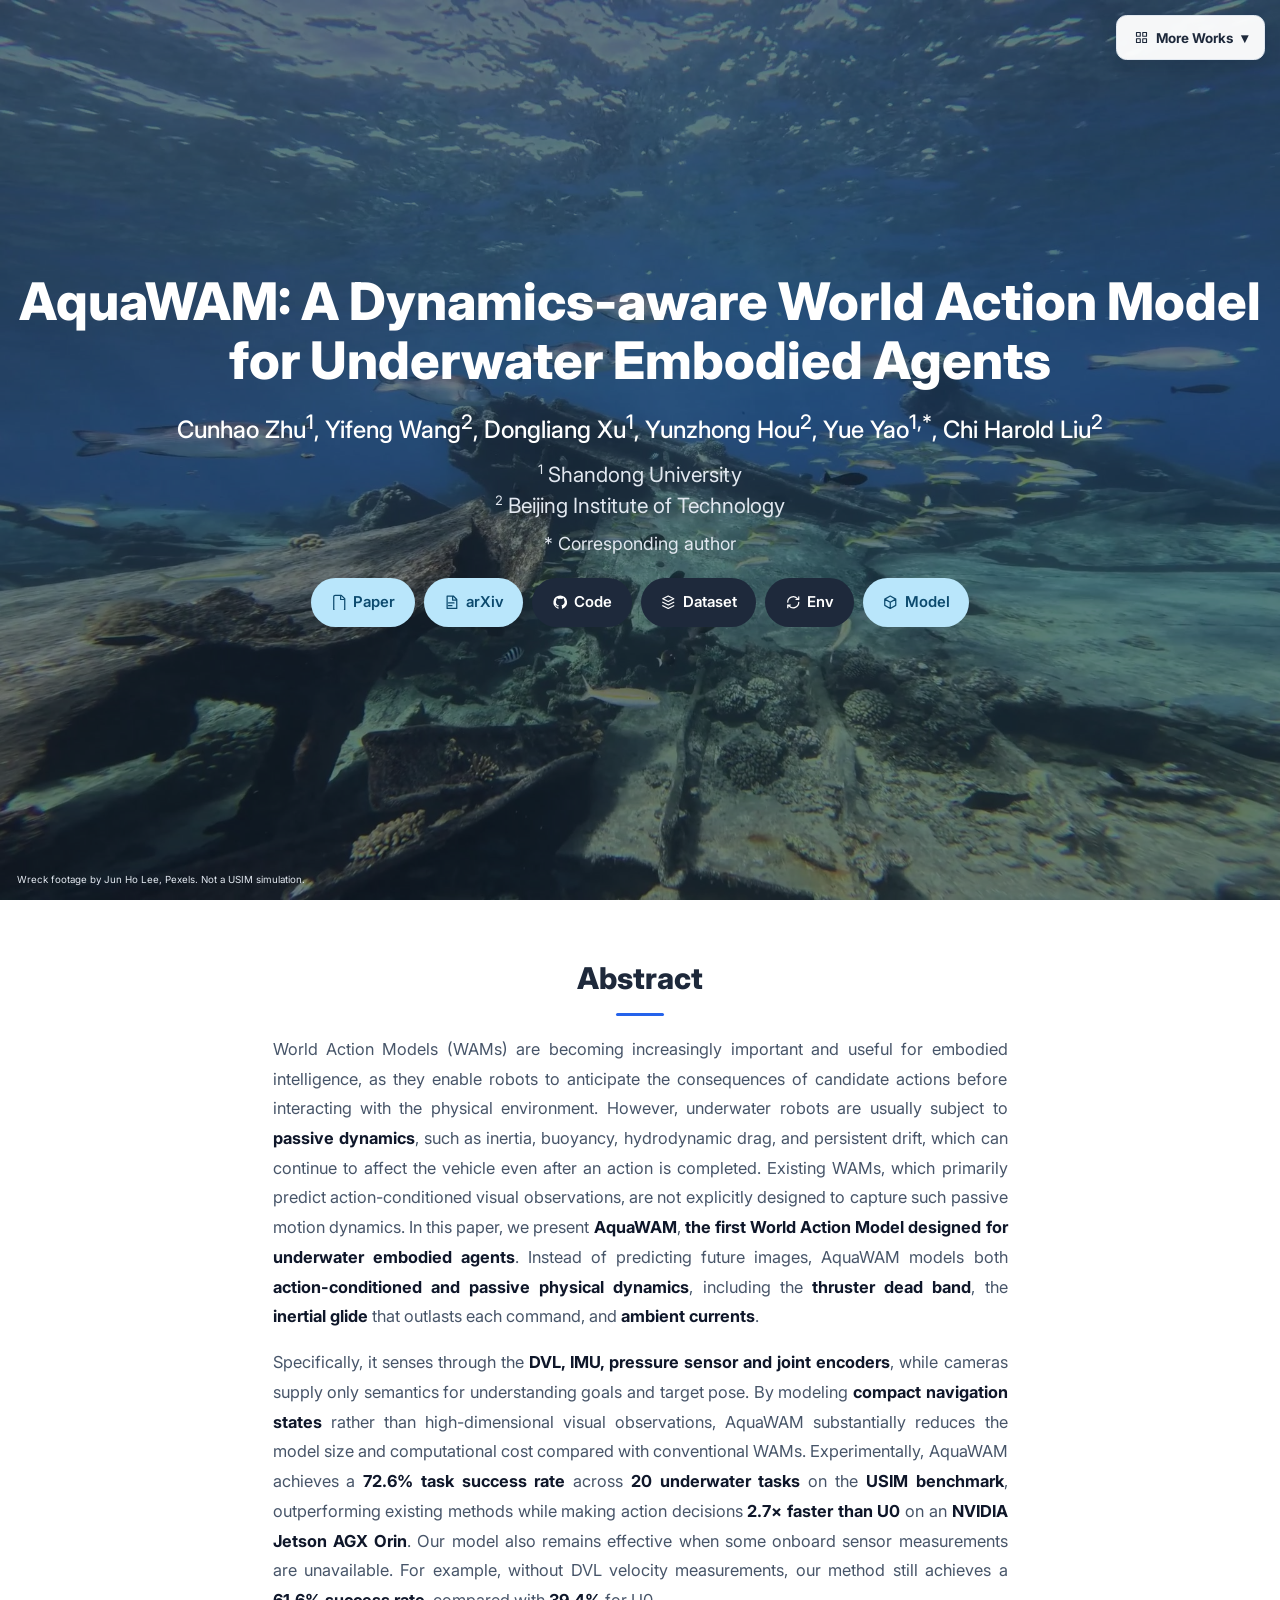
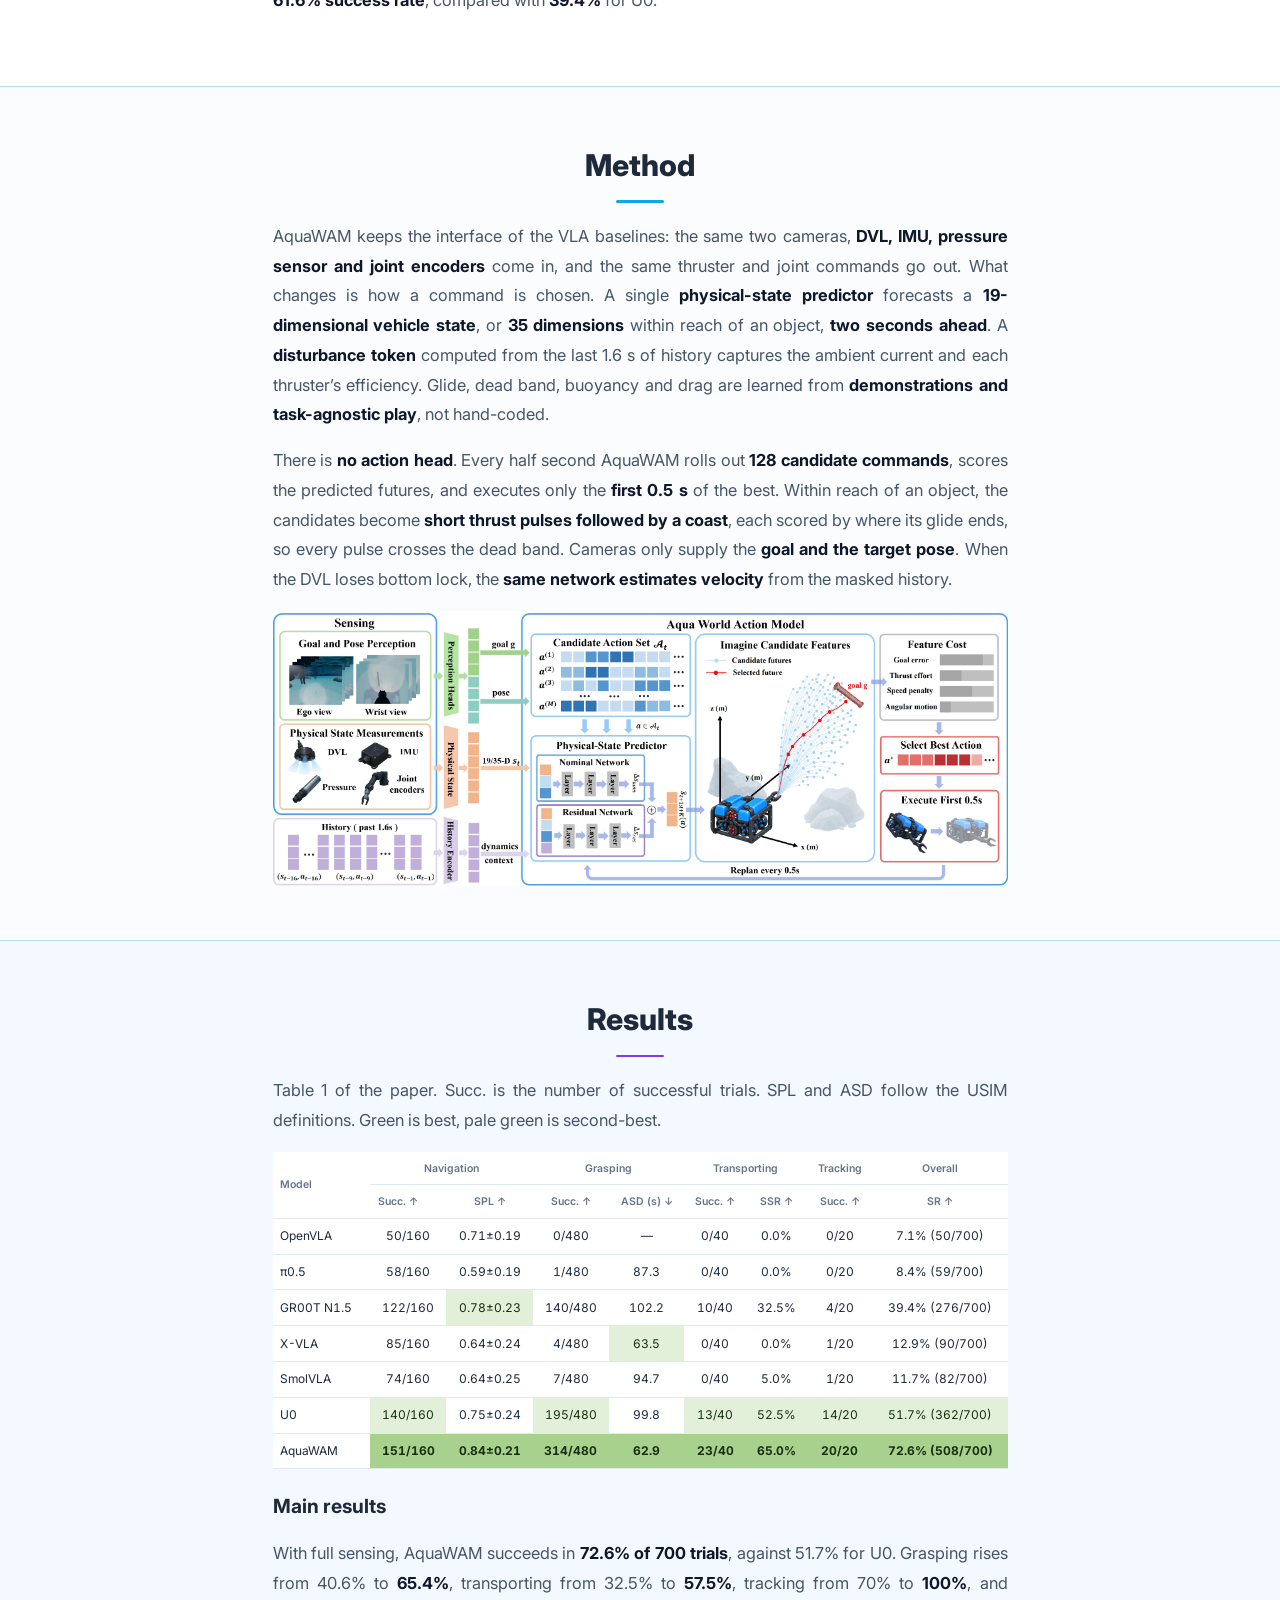
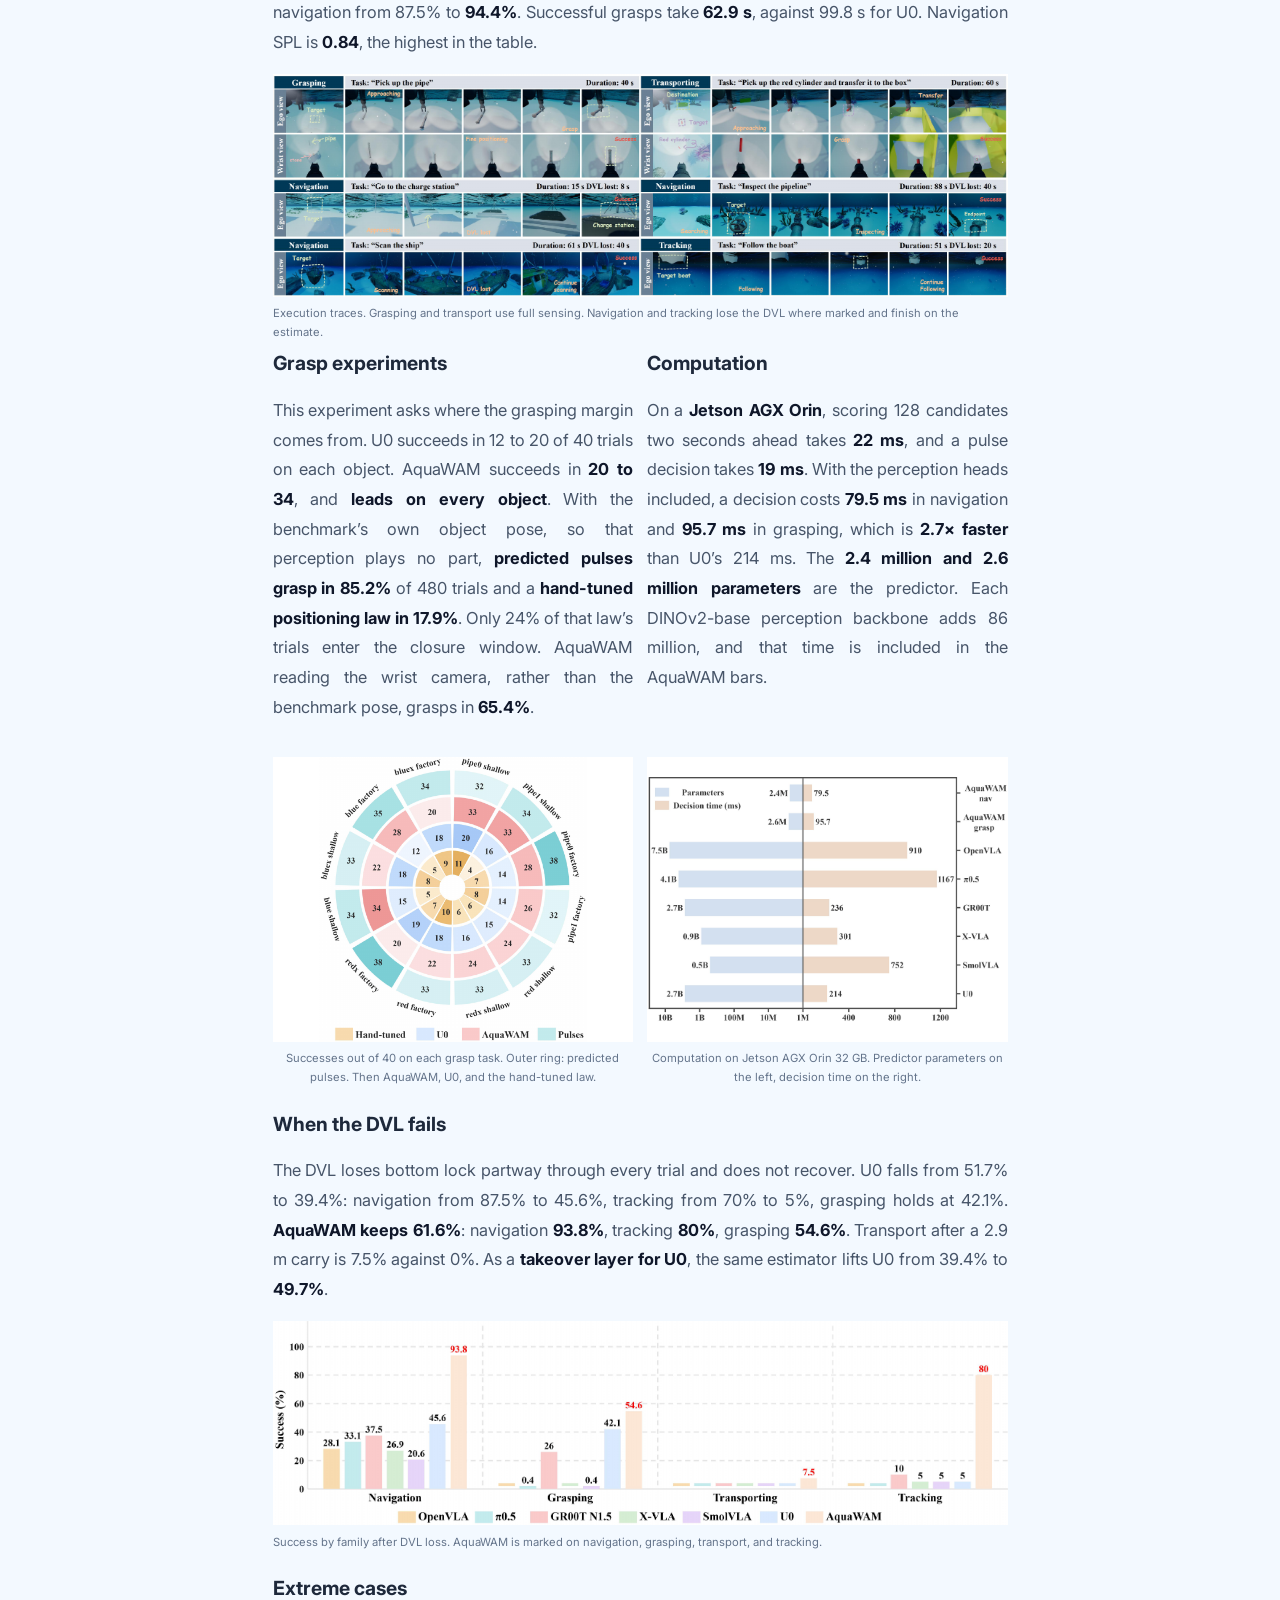
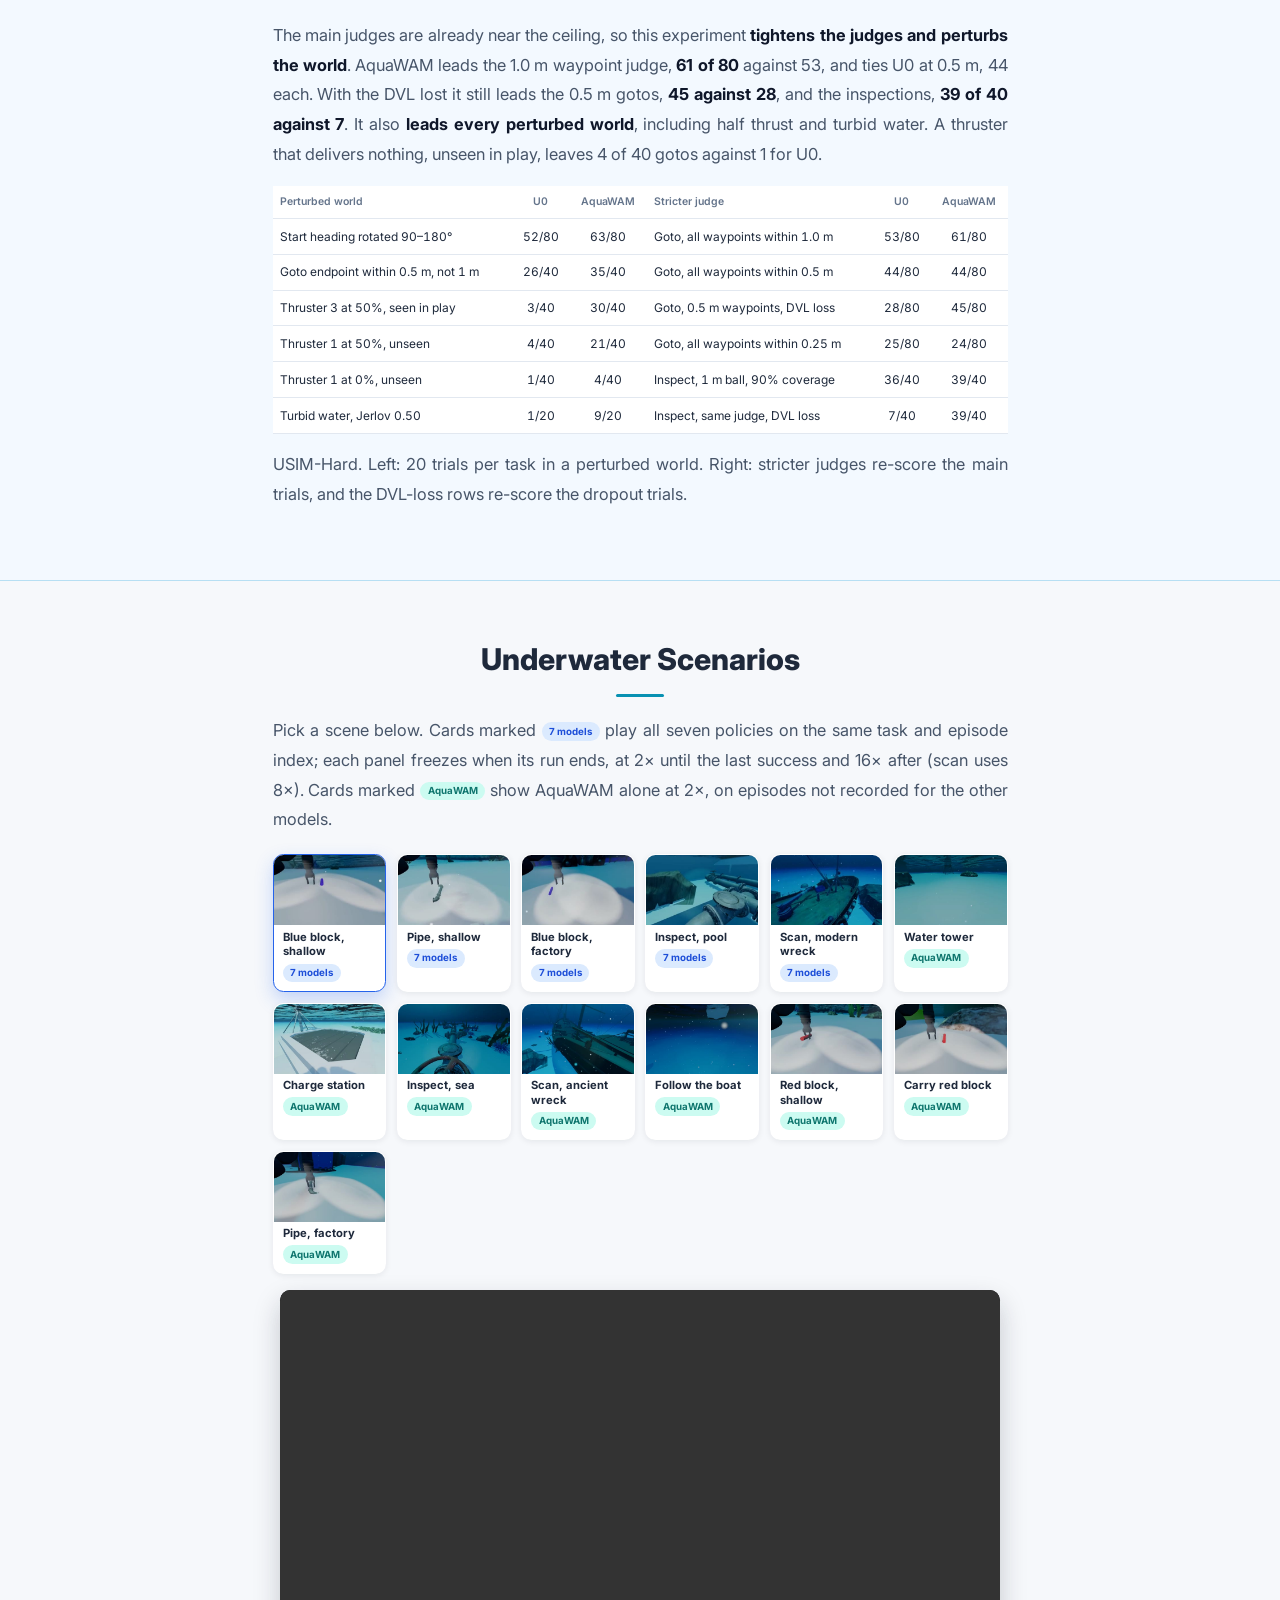
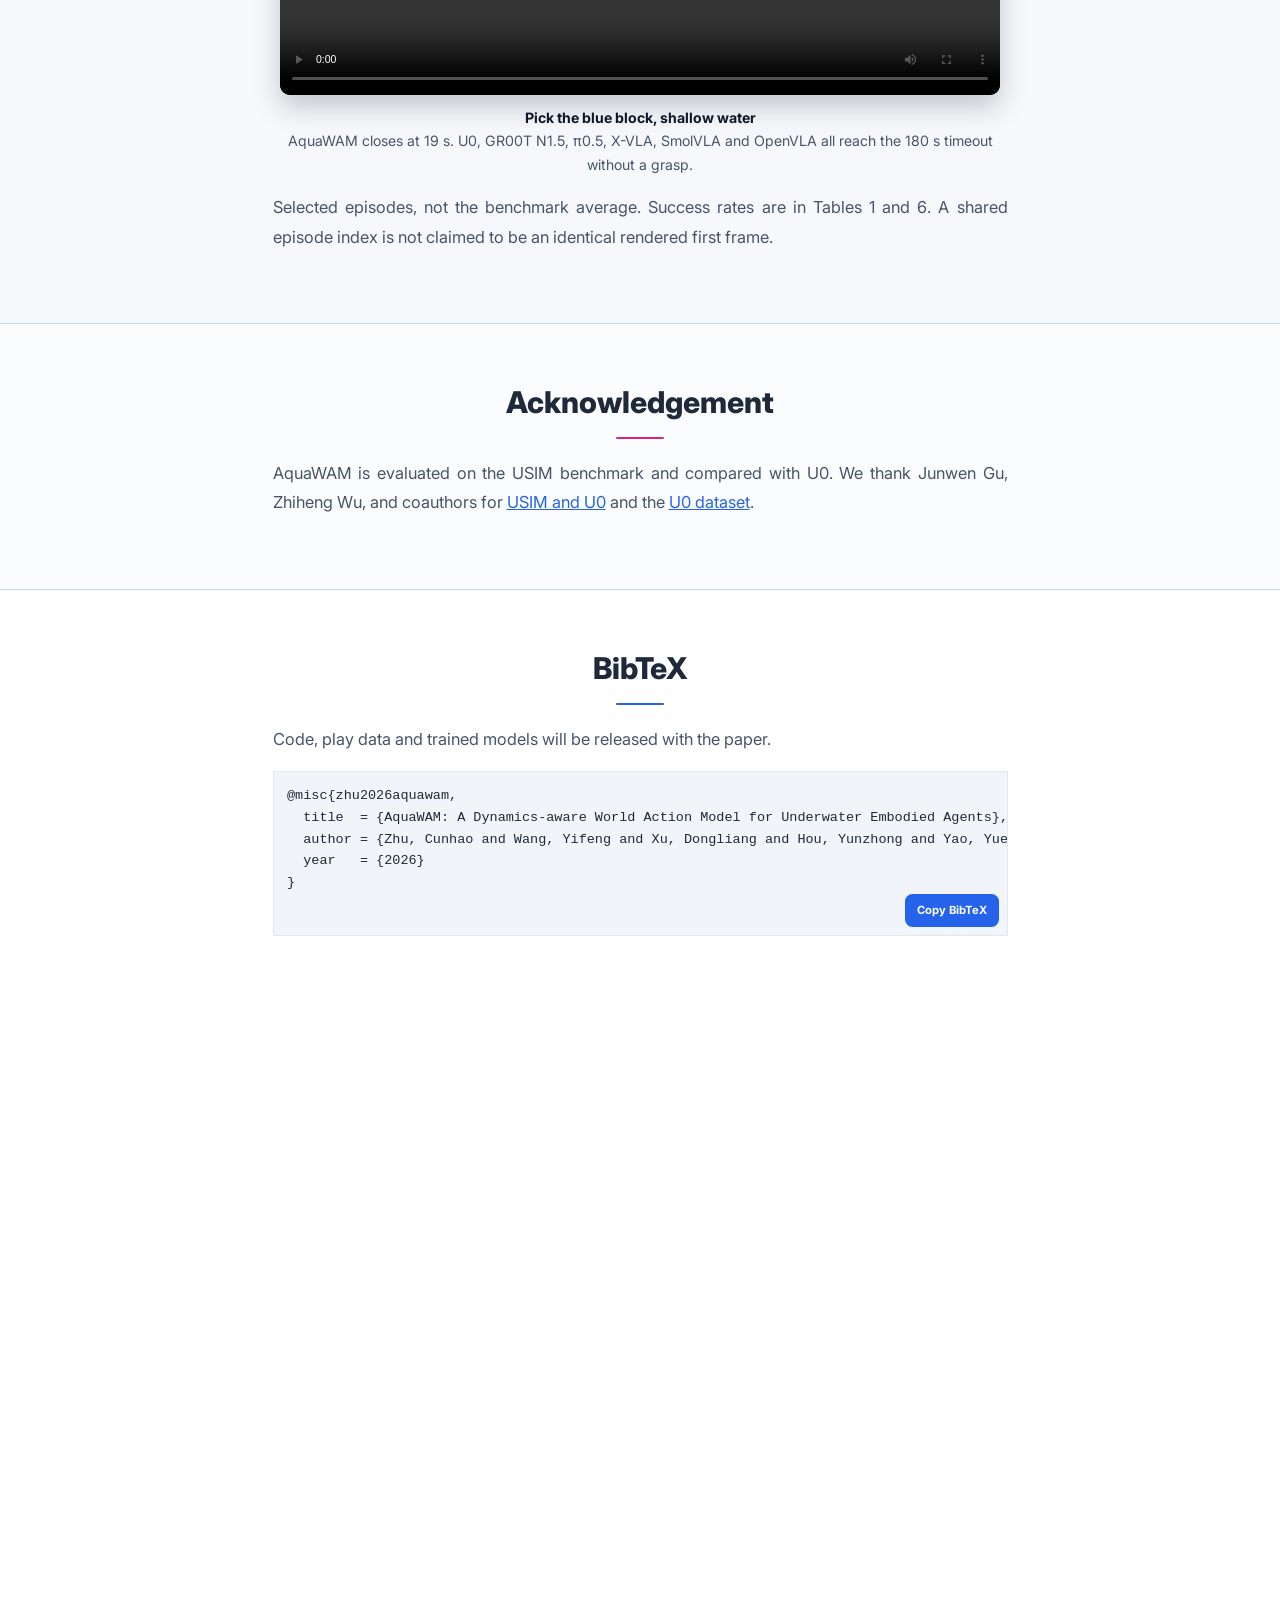
==== index.html @ f42fc8f4 "Add the remade shallow-water carry video." ====
<!DOCTYPE html>
<html lang="en">
<head>
<meta charset="utf-8">
<meta name="viewport" content="width=device-width, initial-scale=1">
<title>AquaWAM: A Dynamics-aware World Action Model for Underwater Embodied Agents</title>
<meta name="description" content="AquaWAM is a dynamics-aware world action model for underwater embodied agents. It predicts the physical future of an underwater vehicle, then chooses the action. 72.6% success on 20 USIM tasks.">
<meta name="robots" content="index, follow">
<link rel="canonical" href="https://cunhaozhu.github.io/AquaWAM/">
<meta property="og:title" content="AquaWAM: A Dynamics-aware World Action Model for Underwater Embodied Agents">
<meta property="og:description" content="AquaWAM predicts the physical future of an underwater vehicle, then chooses the action. 72.6% success on 20 USIM tasks.">
<meta property="og:type" content="website">
<meta property="og:url" content="https://cunhaozhu.github.io/AquaWAM/">
<link rel="preconnect" href="https://fonts.googleapis.com">
<link rel="preconnect" href="https://fonts.gstatic.com" crossorigin>
<link href="https://fonts.googleapis.com/css2?family=Inter:wght@400;500;600;700;800&display=swap" rel="stylesheet">
<link rel="stylesheet" href="styles.css">
</head>
<body>
<div class="ocean" id="ocean" aria-hidden="true"></div>
<div class="rov" id="rov" aria-hidden="true"><img src="media/rov.png" alt=""></div>

<div class="more">
  <button class="more-btn" id="moreBtn" type="button" aria-expanded="false">
    <svg viewBox="0 0 24 24" aria-hidden="true"><path d="M4 4h6v6H4zM14 4h6v6h-6zM4 14h6v6H4zM14 14h6v6h-6z"/></svg>
    More Works
    <span class="caret">▾</span>
  </button>
  <div class="more-menu" id="moreMenu">
    <p class="more-head">More from our group</p>
    <a href="https://github.com/cunhaozhu/DY-LUT">
      <b>DY-LUT</b>
      <span>Depth-Aware YCbCr Lookup Tables for Real-Time Underwater Image Enhancement</span>
      <em>GitHub →</em>
    </a>
    <a href="https://github.com/cunhaozhu/PIC-UIE">
      <b>PIC-UIE</b>
      <span>Predicting Image-Adaptive Corrections for Lightweight Underwater Image Enhancement</span>
      <em>GitHub →</em>
    </a>
  </div>
</div>
<button class="to-top" id="toTop" type="button" aria-label="Back to top">
  <svg viewBox="0 0 24 24" aria-hidden="true"><path d="M6 15l6-6 6 6"/></svg>
</button>

<main id="top">
  <section class="hero">
    <video class="hero-video" autoplay muted loop playsinline poster="media/hero.jpg">
      <source src="media/hero.mp4" type="video/mp4">
    </video>
    <div class="hero-shade"></div>
    <div class="hero-copy">
      <h1><span>AquaWAM: A Dynamics-aware World Action Model</span><span>for Underwater Embodied Agents</span></h1>
      <p class="authors">Cunhao Zhu<sup>1</sup>, Yifeng Wang<sup>2</sup>, Dongliang Xu<sup>1</sup>, Yunzhong Hou<sup>2</sup>, Yue Yao<sup>1,*</sup>, Chi Harold Liu<sup>2</sup></p>
      <p class="affils"><sup>1</sup> Shandong University<br><sup>2</sup> Beijing Institute of Technology</p>
      <p class="star">* Corresponding author</p>
      <div class="pills">
        <span class="pill soon" aria-disabled="true"><svg viewBox="0 0 24 24" aria-hidden="true"><path d="M6 2h9l5 5v15a2 2 0 0 1-2 2H6a2 2 0 0 1-2-2V4a2 2 0 0 1 2-2zm8 1.5V8h4.5"/></svg>Paper</span>
        <!-- 有 arXiv 编号后把 span 换成 a，并加上 href -->
        <span class="pill soon" aria-disabled="true"><svg viewBox="0 0 24 24" aria-hidden="true"><path d="M6 3h9l5 5v13H6V3zM14 3v6h6M8 13h8M8 17h5"/></svg>arXiv</span>
        <a class="pill" href="https://github.com/cunhaozhu/AquaWAM"><svg class="fill" viewBox="0 0 24 24" aria-hidden="true"><path d="M12 2a10 10 0 0 0-3.16 19.49c.5.09.68-.22.68-.48v-1.7c-2.78.6-3.37-1.34-3.37-1.34-.45-1.16-1.1-1.47-1.1-1.47-.9-.62.07-.6.07-.6 1 .07 1.53 1.03 1.53 1.03.89 1.52 2.34 1.08 2.91.83.09-.65.35-1.08.63-1.33-2.22-.25-4.55-1.11-4.55-4.94 0-1.09.39-1.98 1.03-2.68-.1-.25-.45-1.27.1-2.64 0 0 .84-.27 2.75 1.02A9.56 9.56 0 0 1 12 6.8c.85 0 1.7.11 2.5.34 1.9-1.29 2.74-1.02 2.74-1.02.55 1.37.2 2.39.1 2.64.64.7 1.03 1.59 1.03 2.68 0 3.84-2.34 4.68-4.57 4.93.36.31.68.92.68 1.86v2.76c0 .26.18.58.69.48A10 10 0 0 0 12 2z"/></svg>Code</a>
        <a class="pill" href="https://huggingface.co/datasets/Vincent2025hello/usim"><svg viewBox="0 0 24 24" aria-hidden="true"><path d="M4 7l8-4 8 4-8 4-8-4zm0 5l8 4 8-4M4 17l8 4 8-4"/></svg>Dataset</a>
        <a class="pill" href="https://github.com/VincentGu2000/u0env"><svg viewBox="0 0 24 24" aria-hidden="true"><path d="M4 12a8 8 0 0 1 13.7-5.6L20 8M20 4v4h-4M20 12a8 8 0 0 1-13.7 5.6L4 16M4 20v-4h4"/></svg>Env</a>
        <span class="pill soon" aria-disabled="true"><svg viewBox="0 0 24 24" aria-hidden="true"><path d="M12 3l8 4.5v9L12 21l-8-4.5v-9L12 3zM12 12l8-4.5M12 12v9M12 12L4 7.5"/></svg>Model</span>
      </div>
    </div>
    <p class="hero-note">Wreck footage by Jun Ho Lee, Pexels. Not a USIM simulation.</p>
  </section>

  <section id="abstract" class="band c1">
    <aside class="notice" aria-label="Open Source">
      <p class="notice-title">Open Source</p>
      <div class="notice-body"></div>
    </aside>
    <div class="wrap">
      <h2>Abstract</h2>
      <p>World Action Models (WAMs) are becoming increasingly important and useful for embodied intelligence, as they enable robots to anticipate the consequences of candidate actions before interacting with the physical environment. However, underwater robots are usually subject to <strong>passive dynamics</strong>, such as inertia, buoyancy, hydrodynamic drag, and persistent drift, which can continue to affect the vehicle even after an action is completed. Existing WAMs, which primarily predict action-conditioned visual observations, are not explicitly designed to capture such passive motion dynamics. In this paper, we present <strong>AquaWAM</strong>, <strong>the first World Action Model designed for underwater embodied agents</strong>. Instead of predicting future images, AquaWAM models both <strong>action-conditioned and passive physical dynamics</strong>, including the <strong>thruster dead band</strong>, the <strong>inertial glide</strong> that outlasts each command, and <strong>ambient currents</strong>.</p>
      <p>Specifically, it senses through the <strong>DVL, IMU, pressure sensor and joint encoders</strong>, while cameras supply only semantics for understanding goals and target pose. By modeling <strong>compact navigation states</strong> rather than high-dimensional visual observations, AquaWAM substantially reduces the model size and computational cost compared with conventional WAMs. Experimentally, AquaWAM achieves a <strong>72.6% task success rate</strong> across <strong>20 underwater tasks</strong> on the <strong>USIM benchmark</strong>, outperforming existing methods while making action decisions <strong>2.7× faster than U0</strong> on an <strong>NVIDIA Jetson AGX Orin</strong>. Our model also remains effective when some onboard sensor measurements are unavailable. For example, without DVL velocity measurements, our method still achieves a <strong>61.6% success rate</strong>, compared with <strong>39.4%</strong> for U0.</p>
    </div>
  </section>

  <section id="method" class="band c2">
    <div class="wrap">
      <h2>Method</h2>
      <p>AquaWAM keeps the interface of the VLA baselines: the same two cameras, <strong>DVL, IMU, pressure sensor and joint encoders</strong> come in, and the same thruster and joint commands go out. What changes is how a command is chosen. A single <strong>physical-state predictor</strong> forecasts a <strong>19-dimensional vehicle state</strong>, or <strong>35 dimensions</strong> within reach of an object, <strong>two seconds ahead</strong>. A <strong>disturbance token</strong> computed from the last 1.6 s of history captures the ambient current and each thruster’s efficiency. Glide, dead band, buoyancy and drag are learned from <strong>demonstrations and task-agnostic play</strong>, not hand-coded.</p>
      <p>There is <strong>no action head</strong>. Every half second AquaWAM rolls out <strong>128 candidate commands</strong>, scores the predicted futures, and executes only the <strong>first 0.5 s</strong> of the best. Within reach of an object, the candidates become <strong>short thrust pulses followed by a coast</strong>, each scored by where its glide ends, so every pulse crosses the dead band. Cameras only supply the <strong>goal and the target pose</strong>. When the DVL loses bottom lock, the <strong>same network estimates velocity</strong> from the masked history.</p>
      <figure class="plate">
        <img src="media/fig-method.png" alt="AquaWAM overview: perception, physical state, candidate futures, and the chosen command.">
      </figure>
    </div>
  </section>

  <section id="results" class="band c3">
    <div class="wrap">
      <h2>Results</h2>
      <p>Table 1 of the paper. Succ. is the number of successful trials. SPL and ASD follow the USIM definitions. Green is best, pale green is second-best.</p>
      <div class="table-wrap">
        <table class="main">
          <thead>
            <tr>
              <th rowspan="2">Model</th>
              <th colspan="2">Navigation</th>
              <th colspan="2">Grasping</th>
              <th colspan="2">Transporting</th>
              <th>Tracking</th>
              <th>Overall</th>
            </tr>
            <tr>
              <th>Succ. ↑</th><th>SPL ↑</th>
              <th>Succ. ↑</th><th>ASD (s) ↓</th>
              <th>Succ. ↑</th><th>SSR ↑</th>
              <th>Succ. ↑</th>
              <th>SR ↑</th>
            </tr>
          </thead>
          <tbody>
            <tr>
              <td>OpenVLA</td>
              <td>50/160</td><td>0.71±0.19</td>
              <td>0/480</td><td>—</td>
              <td>0/40</td><td>0.0%</td>
              <td>0/20</td>
              <td>7.1% (50/700)</td>
            </tr>
            <tr>
              <td>π0.5</td>
              <td>58/160</td><td>0.59±0.19</td>
              <td>1/480</td><td>87.3</td>
              <td>0/40</td><td>0.0%</td>
              <td>0/20</td>
              <td>8.4% (59/700)</td>
            </tr>
            <tr>
              <td>GR00T N1.5</td>
              <td>122/160</td><td class="second">0.78±0.23</td>
              <td>140/480</td><td>102.2</td>
              <td>10/40</td><td>32.5%</td>
              <td>4/20</td>
              <td>39.4% (276/700)</td>
            </tr>
            <tr>
              <td>X-VLA</td>
              <td>85/160</td><td>0.64±0.24</td>
              <td>4/480</td><td class="second">63.5</td>
              <td>0/40</td><td>0.0%</td>
              <td>1/20</td>
              <td>12.9% (90/700)</td>
            </tr>
            <tr>
              <td>SmolVLA</td>
              <td>74/160</td><td>0.64±0.25</td>
              <td>7/480</td><td>94.7</td>
              <td>0/40</td><td>5.0%</td>
              <td>1/20</td>
              <td>11.7% (82/700)</td>
            </tr>
            <tr>
              <td>U0</td>
              <td class="second">140/160</td><td>0.75±0.24</td>
              <td class="second">195/480</td><td>99.8</td>
              <td class="second">13/40</td><td class="second">52.5%</td>
              <td class="second">14/20</td>
              <td class="second">51.7% (362/700)</td>
            </tr>
            <tr>
              <td>AquaWAM</td>
              <td class="best">151/160</td><td class="best">0.84±0.21</td>
              <td class="best">314/480</td><td class="best">62.9</td>
              <td class="best">23/40</td><td class="best">65.0%</td>
              <td class="best">20/20</td>
              <td class="best">72.6% (508/700)</td>
            </tr>
          </tbody>
        </table>
      </div>
      <h3>Main results</h3>
      <p>With full sensing, AquaWAM succeeds in <strong>72.6% of 700 trials</strong>, against 51.7% for U0. Grasping rises from 40.6% to <strong>65.4%</strong>, transporting from 32.5% to <strong>57.5%</strong>, tracking from 70% to <strong>100%</strong>, and navigation from 87.5% to <strong>94.4%</strong>. Successful grasps take <strong>62.9 s</strong>, against 99.8 s for U0. Navigation SPL is <strong>0.84</strong>, the highest in the table.</p>
      <figure class="plate">
        <img src="media/fig-traces.png" alt="Execution traces for grasping, transport, navigation, and tracking.">
        <figcaption>Execution traces. Grasping and transport use full sensing. Navigation and tracking lose the DVL where marked and finish on the estimate.</figcaption>
      </figure>
      <div class="pair">
        <div>
          <h3>Grasp experiments</h3>
          <p>This experiment asks where the grasping margin comes from. U0 succeeds in 12 to 20 of 40 trials on each object. AquaWAM succeeds in <strong>20 to 34</strong>, and <strong>leads on every object</strong>. With the benchmark’s own object pose, so that perception plays no part, <strong>predicted pulses grasp in 85.2%</strong> of 480 trials and a <strong>hand-tuned positioning law in 17.9%</strong>. Only 24% of that law’s trials enter the closure window. AquaWAM reading the wrist camera, rather than the benchmark pose, grasps in <strong>65.4%</strong>.</p>
        </div>
        <div>
          <h3>Computation</h3>
          <p>On a <strong>Jetson AGX Orin</strong>, scoring 128 candidates two seconds ahead takes <strong>22 ms</strong>, and a pulse decision takes <strong>19 ms</strong>. With the perception heads included, a decision costs <strong>79.5 ms</strong> in navigation and <strong>95.7 ms</strong> in grasping, which is <strong>2.7× faster</strong> than U0’s 214 ms. The <strong>2.4 million and 2.6 million parameters</strong> are the predictor. Each DINOv2-base perception backbone adds 86 million, and that time is included in the AquaWAM bars.</p>
        </div>
        <figure class="plate match">
          <img src="media/fig-grasp.png" alt="Successes out of 40 on each grasp task, for the hand-tuned law, U0, AquaWAM, and predicted pulses.">
          <figcaption>Successes out of 40 on each grasp task. Outer ring: predicted pulses. Then AquaWAM, U0, and the hand-tuned law.</figcaption>
        </figure>
        <figure class="plate match">
          <img src="media/fig-cost.png" alt="Parameter count and decision time on Jetson AGX Orin.">
          <figcaption>Computation on Jetson AGX Orin 32 GB. Predictor parameters on the left, decision time on the right.</figcaption>
        </figure>
      </div>
      <h3>When the DVL fails</h3>
      <p>The DVL loses bottom lock partway through every trial and does not recover. U0 falls from 51.7% to 39.4%: navigation from 87.5% to 45.6%, tracking from 70% to 5%, grasping holds at 42.1%. <strong>AquaWAM keeps 61.6%</strong>: navigation <strong>93.8%</strong>, tracking <strong>80%</strong>, grasping <strong>54.6%</strong>. Transport after a 2.9 m carry is 7.5% against 0%. As a <strong>takeover layer for U0</strong>, the same estimator lifts U0 from 39.4% to <strong>49.7%</strong>.</p>
      <figure class="plate">
        <img src="media/fig-dvl.png" alt="Success by task family after DVL loss.">
        <figcaption>Success by family after DVL loss. AquaWAM is marked on navigation, grasping, transport, and tracking.</figcaption>
      </figure>
      <h3>Extreme cases</h3>
      <p>The main judges are already near the ceiling, so this experiment <strong>tightens the judges and perturbs the world</strong>. AquaWAM leads the 1.0 m waypoint judge, <strong>61 of 80</strong> against 53, and ties U0 at 0.5 m, 44 each. With the DVL lost it still leads the 0.5 m gotos, <strong>45 against 28</strong>, and the inspections, <strong>39 of 40 against 7</strong>. It also <strong>leads every perturbed world</strong>, including half thrust and turbid water. A thruster that delivers nothing, unseen in play, leaves 4 of 40 gotos against 1 for U0.</p>
      <div class="table-wrap">
        <table class="main hard">
          <thead>
            <tr>
              <th>Perturbed world</th><th>U0</th><th>AquaWAM</th>
              <th>Stricter judge</th><th>U0</th><th>AquaWAM</th>
            </tr>
          </thead>
          <tbody>
            <tr><td>Start heading rotated 90–180°</td><td>52/80</td><td>63/80</td><td>Goto, all waypoints within 1.0 m</td><td>53/80</td><td>61/80</td></tr>
            <tr><td>Goto endpoint within 0.5 m, not 1 m</td><td>26/40</td><td>35/40</td><td>Goto, all waypoints within 0.5 m</td><td>44/80</td><td>44/80</td></tr>
            <tr><td>Thruster 3 at 50%, seen in play</td><td>3/40</td><td>30/40</td><td>Goto, 0.5 m waypoints, DVL loss</td><td>28/80</td><td>45/80</td></tr>
            <tr><td>Thruster 1 at 50%, unseen</td><td>4/40</td><td>21/40</td><td>Goto, all waypoints within 0.25 m</td><td>25/80</td><td>24/80</td></tr>
            <tr><td>Thruster 1 at 0%, unseen</td><td>1/40</td><td>4/40</td><td>Inspect, 1 m ball, 90% coverage</td><td>36/40</td><td>39/40</td></tr>
            <tr><td>Turbid water, Jerlov 0.50</td><td>1/20</td><td>9/20</td><td>Inspect, same judge, DVL loss</td><td>7/40</td><td>39/40</td></tr>
          </tbody>
        </table>
      </div>
      <p class="fine">USIM-Hard. Left: 20 trials per task in a perturbed world. Right: stricter judges re-score the main trials, and the DVL-loss rows re-score the dropout trials.</p>
    </div>
  </section>

  <section id="scenarios" class="band c4">
    <div class="wrap">
      <h2>Underwater Scenarios</h2>
      <p>Pick a scene below. Cards marked <span class="tag t7">7 models</span> play all seven policies on the same task and episode index; each panel freezes when its run ends, at 2× until the last success and 16× after (scan uses 8×). Cards marked <span class="tag t1">AquaWAM</span> show AquaWAM alone at 2×, on episodes not recorded for the other models.</p>
      <div class="cards" role="tablist">
        <button class="tab on" data-src="media/cmp-blue-shallow.mp4" data-ratio="16 / 9" data-max="960" data-title="Pick the blue block, shallow water" data-note="AquaWAM closes at 19 s. U0, GR00T N1.5, π0.5, X-VLA, SmolVLA and OpenVLA all reach the 180 s timeout without a grasp."><img src="media/thumb-blue-shallow.jpg" alt=""><b>Blue block, shallow</b><span class="tag t7">7 models</span></button>
        <button class="tab" data-src="media/cmp-pipe.mp4" data-ratio="16 / 9" data-max="960" data-title="Pick a pipe, shallow water" data-note="AquaWAM finishes in 17 s. The other six models time out."><img src="media/thumb-pipe.jpg" alt=""><b>Pipe, shallow</b><span class="tag t7">7 models</span></button>
        <button class="tab" data-src="media/cmp-blue-factory.mp4" data-ratio="16 / 9" data-max="960" data-title="Pick the blue block, factory" data-note="AquaWAM at 20 s. U0 also grasps, at 57 s. The other five time out."><img src="media/thumb-blue-factory.jpg" alt=""><b>Blue block, factory</b><span class="tag t7">7 models</span></button>
        <button class="tab" data-src="media/cmp-inspect.mp4" data-ratio="16 / 9" data-max="960" data-title="Inspect the pool pipeline" data-note="AquaWAM completes the route in 53 s, π0.5 in 95 s, U0 in 122 s. GR00T N1.5, X-VLA, SmolVLA and OpenVLA time out."><img src="media/thumb-inspect.jpg" alt=""><b>Inspect, pool</b><span class="tag t7">7 models</span></button>
        <button class="tab" data-src="media/cmp-scan.mp4" data-ratio="16 / 9" data-max="960" data-title="Scan a modern wreck" data-note="GR00T N1.5 finishes in 61 s, AquaWAM in 63 s, U0 in 67 s, X-VLA in 173 s. π0.5, SmolVLA and OpenVLA time out."><img src="media/thumb-scan.jpg" alt=""><b>Scan, modern wreck</b><span class="tag t7">7 models</span></button>
        <button class="tab" data-src="media/solo-tower.mp4" data-ratio="4 / 3" data-max="720" data-title="Goto the water tower" data-note="AquaWAM arrives in 38 s. No other model was recorded on this episode."><img src="media/thumb-tower.jpg" alt=""><b>Water tower</b><span class="tag t1">AquaWAM</span></button>
        <button class="tab" data-src="media/solo-charge.mp4" data-ratio="4 / 3" data-max="720" data-title="Goto the charge station" data-note="AquaWAM arrives in 16 s. No other model was recorded on this episode."><img src="media/thumb-charge.jpg" alt=""><b>Charge station</b><span class="tag t1">AquaWAM</span></button>
        <button class="tab" data-src="media/solo-sea.mp4" data-ratio="4 / 3" data-max="720" data-title="Inspect the sea pipeline" data-note="AquaWAM completes the route in 98 s. No other model was recorded on this episode."><img src="media/thumb-sea.jpg" alt=""><b>Inspect, sea</b><span class="tag t1">AquaWAM</span></button>
        <button class="tab" data-src="media/solo-ancient.mp4" data-ratio="4 / 3" data-max="720" data-title="Scan an ancient wreck" data-note="AquaWAM finishes the scan in 72 s. No other model was recorded on this episode."><img src="media/thumb-ancient.jpg" alt=""><b>Scan, ancient wreck</b><span class="tag t1">AquaWAM</span></button>
        <button class="tab" data-src="media/solo-boat.mp4" data-ratio="4 / 3" data-max="720" data-title="Follow the boat" data-note="AquaWAM finishes in 52 s. No other model was recorded on this episode."><img src="media/thumb-boat.jpg" alt=""><b>Follow the boat</b><span class="tag t1">AquaWAM</span></button>
        <button class="tab" data-src="media/solo-red.mp4" data-ratio="4 / 3" data-max="720" data-title="Pick the red block, shallow water" data-note="AquaWAM grasps in 15 s. No other model was recorded on this episode."><img src="media/thumb-red.jpg" alt=""><b>Red block, shallow</b><span class="tag t1">AquaWAM</span></button>
        <button class="tab" data-src="media/solo-transfer.mp4" data-ratio="4 / 3" data-max="720" data-title="Carry the red block, shallow water" data-note="AquaWAM finishes the carry in 78 s. No other model was recorded on this episode."><img src="media/thumb-transfer.jpg" alt=""><b>Carry red block</b><span class="tag t1">AquaWAM</span></button>
        <button class="tab" data-src="media/solo-pipe-factory.mp4" data-ratio="4 / 3" data-max="720" data-title="Pick a pipe, factory" data-note="AquaWAM grasps in 14 s. No other model was recorded on this episode."><img src="media/thumb-pipe-factory.jpg" alt=""><b>Pipe, factory</b><span class="tag t1">AquaWAM</span></button>
      </div>
      <figure class="screen">
        <video id="stage" controls playsinline preload="metadata" src="media/cmp-blue-shallow.mp4"></video>
        <figcaption>
          <strong id="stage-title">Pick the blue block, shallow water</strong>
          <span id="stage-note">AquaWAM closes at 19 s. U0, GR00T N1.5, π0.5, X-VLA, SmolVLA and OpenVLA all reach the 180 s timeout without a grasp.</span>
        </figcaption>
      </figure>
      <p class="fine">Selected episodes, not the benchmark average. Success rates are in Tables 1 and 6. A shared episode index is not claimed to be an identical rendered first frame.</p>
    </div>
  </section>

  <section id="thanks" class="band c6">
    <div class="wrap">
      <h2>Acknowledgement</h2>
      <p>AquaWAM is evaluated on the USIM benchmark and compared with U0. We thank Junwen Gu, Zhiheng Wu, and coauthors for <a href="https://arxiv.org/abs/2510.07869">USIM and U0</a> and the <a href="https://huggingface.co/datasets/Vincent2025hello/usim">U0 dataset</a>.</p>
    </div>
  </section>

  <section id="paper" class="band c1">
    <div class="wrap">
      <h2>BibTeX</h2>
      <p>Code, play data and trained models will be released with the paper.</p>
      <div class="bib-wrap">
        <pre id="bib">@misc{zhu2026aquawam,
  title  = {AquaWAM: A Dynamics-aware World Action Model for Underwater Embodied Agents},
  author = {Zhu, Cunhao and Wang, Yifeng and Xu, Dongliang and Hou, Yunzhong and Yao, Yue and Liu, Chi Harold},
  year   = {2026}
}</pre>
        <button id="copy" type="button">Copy BibTeX</button>
      </div>
    </div>
  </section>
</main>

<script src="main.js"></script>
</body>
</html>
---- styles.css ----
:root {
  --text: #1e293b;
  --muted: #64748b;
  --blue: #2563eb;
  --line: #e2e8f0;
}

* { box-sizing: border-box; }
html { scroll-behavior: smooth; zoom: 0.75; }
body {
  margin: 0;
  background: linear-gradient(180deg, #eaf6fb 0%, #dcf0f8 45%, #cfe8f3 100%) fixed;
  color: var(--text);
  font-family: Inter, "Segoe UI", sans-serif;
  font-size: 19px;
  font-weight: 400;
  line-height: 1.65;
}
img, video { max-width: 100%; display: block; }
a { color: var(--blue); }
main { position: relative; z-index: 1; }

/* 背景层：小丑鱼和气泡，只在内容后面游动 */
.ocean { position: fixed; inset: 0; z-index: 0; pointer-events: none; overflow: hidden; }
.fish {
  position: absolute;
  left: 0;
  width: var(--w, 64px);
  opacity: var(--o, 0.92);
  animation: swim var(--t, 38s) linear infinite;
  animation-delay: var(--d, 0s);
}
.fish.back { animation-name: swim-back; }
.fish-inner { transition: transform 1.3s cubic-bezier(0.2, 0.7, 0.3, 1), opacity 1.3s ease-out; }
.fish.flee .fish-inner { opacity: 0; }
.fish svg { width: 100%; height: auto; display: block; animation: bob 2.4s ease-in-out infinite; }
.fish .tail { transform-origin: 18px 30px; animation: wag 0.5s ease-in-out infinite alternate; }
@keyframes swim {
  from { transform: translateX(-12vw); }
  to { transform: translateX(112vw); }
}
@keyframes swim-back {
  from { transform: translateX(112vw) scaleX(-1); }
  to { transform: translateX(-12vw) scaleX(-1); }
}
@keyframes bob {
  0%, 100% { transform: translateY(0); }
  50% { transform: translateY(-10px); }
}
@keyframes wag {
  from { transform: rotate(-12deg); }
  to { transform: rotate(12deg); }
}
.bubble {
  position: absolute;
  bottom: -30px;
  width: var(--s, 10px);
  height: var(--s, 10px);
  border-radius: 50%;
  border: 1.5px solid rgba(255, 255, 255, 0.9);
  background: radial-gradient(circle at 30% 30%, rgba(255, 255, 255, 0.95), rgba(255, 255, 255, 0.15) 60%);
  animation: rise var(--t, 14s) linear infinite;
  animation-delay: var(--d, 0s);
}
@keyframes rise {
  0% { transform: translate(0, 0); opacity: 0; }
  10% { opacity: 0.8; }
  50% { transform: translate(14px, -55vh); }
  100% { transform: translate(-8px, -115vh); opacity: 0; }
}

/* 左侧航行器：随滚动上下移动并俯仰 */
.rov {
  position: fixed;
  left: max(12px, calc((100vw - 980px) / 2 - 190px));
  top: 0;
  z-index: 15;
  width: 160px;
  pointer-events: none;
  will-change: transform;
}
.rov img { width: 100%; height: auto; filter: drop-shadow(0 10px 14px rgba(8, 47, 73, 0.35)); }
.trail {
  position: fixed;
  z-index: 14;
  width: var(--s, 8px);
  height: var(--s, 8px);
  border-radius: 50%;
  border: 1.5px solid rgba(255, 255, 255, 0.95);
  background: radial-gradient(circle at 30% 30%, #fff, rgba(186, 230, 253, 0.35) 65%);
  pointer-events: none;
  animation: trail 1.6s ease-out forwards;
}
@keyframes trail {
  0% { transform: translate(0, 0) scale(0.6); opacity: 0.95; }
  100% { transform: translate(var(--dx, 0px), -140px) scale(1.2); opacity: 0; }
}

.more { position: fixed; top: 20px; right: 20px; z-index: 30; }
.more-btn {
  display: inline-flex;
  align-items: center;
  gap: 10px;
  background: rgba(255, 255, 255, 0.96);
  color: var(--text);
  border: 1px solid var(--line);
  border-radius: 14px;
  padding: 14px 22px;
  font: inherit;
  font-weight: 700;
  font-size: 18px;
  cursor: pointer;
  box-shadow: 0 8px 20px rgba(15, 23, 42, 0.16);
  transition: transform 0.2s, box-shadow 0.2s, border-color 0.2s;
}
.more-btn:hover { transform: translateY(-2px); border-color: var(--blue); box-shadow: 0 12px 26px rgba(15, 23, 42, 0.2); }
.more-btn svg { width: 20px; height: 20px; }
.more-btn svg path { fill: none; stroke: currentColor; stroke-width: 1.8; stroke-linejoin: round; }
.more-btn .caret { transition: transform 0.2s; }
.more-btn[aria-expanded="true"] .caret { transform: rotate(180deg); }
.more-menu {
  display: none;
  position: absolute;
  top: calc(100% + 10px);
  right: 0;
  width: min(460px, calc(100vw - 40px));
  background: #fff;
  border: 1px solid var(--line);
  border-radius: 16px;
  box-shadow: 0 20px 44px rgba(15, 23, 42, 0.2);
  padding: 10px;
}
.more-menu.show { display: block; }
.more-head { margin: 6px 12px 8px; font-size: 13px; font-weight: 700; letter-spacing: 0.06em; text-transform: uppercase; color: var(--muted); }
.more-menu a {
  display: block;
  padding: 14px 16px;
  border-radius: 12px;
  color: var(--text);
  text-decoration: none;
  transition: background 0.2s, transform 0.2s;
}
.more-menu a:hover { background: #f1f5f9; transform: translateX(4px); }
.more-menu b { display: block; font-size: 18px; }
.more-menu span { display: block; margin-top: 2px; font-size: 15px; color: #475569; line-height: 1.45; }
.more-menu em { display: block; margin-top: 6px; font-style: normal; font-size: 14px; font-weight: 600; color: var(--blue); }

.to-top {
  position: fixed;
  right: 24px;
  bottom: 24px;
  z-index: 30;
  width: 54px;
  height: 54px;
  display: grid;
  place-items: center;
  border: 0;
  border-radius: 50%;
  background: var(--blue);
  color: #fff;
  cursor: pointer;
  box-shadow: 0 8px 18px rgba(37, 99, 235, 0.35);
  opacity: 0;
  visibility: hidden;
  transition: transform 0.2s, background 0.2s, opacity 0.3s, visibility 0.3s;
}
.to-top.visible { opacity: 1; visibility: visible; }
.to-top:hover { transform: translateY(-3px); background: #1d4ed8; }
.to-top svg { width: 26px; height: 26px; }
.to-top svg path { fill: none; stroke: currentColor; stroke-width: 2.4; stroke-linecap: round; stroke-linejoin: round; }

.hero { position: relative; min-height: calc(100vh / 0.75); display: grid; align-items: center; color: #fff; background: #071016; }
.hero-video, .hero-shade { position: absolute; inset: 0; width: 100%; height: 100%; object-fit: cover; }
.hero-shade { background: rgba(7, 16, 22, 0.55); }
.hero-copy { position: relative; width: min(1800px, calc(100% - 48px)); margin: 0 auto; text-align: center; }
.hero h1 { margin: 0 auto 22px; font-size: clamp(40px, 5.4vw, 72px); font-weight: 800; line-height: 1.12; }
.hero h1 span { display: block; white-space: nowrap; }
.authors { margin: 0 0 14px; font-size: 32px; font-weight: 500; white-space: nowrap; }
.affils { margin: 0 0 10px; color: #e2e8f0; font-size: 28px; line-height: 1.45; }
.affils sup { font-size: 0.62em; }
.star { margin: 0 0 26px; color: #e2e8f0; font-size: 24px; }
.pills { display: flex; flex-wrap: wrap; gap: 12px; justify-content: center; }
.pill {
  display: inline-flex;
  align-items: center;
  gap: 8px;
  background: #1e293b;
  color: #fff;
  text-decoration: none;
  border-radius: 999px;
  padding: 16px 26px;
  font-weight: 600;
  font-size: 20px;
}
.pill svg { width: 22px; height: 22px; flex: none; }
.pill svg path { fill: none; stroke: currentColor; stroke-width: 1.8; stroke-linecap: round; stroke-linejoin: round; }
.pill svg.fill path { fill: currentColor; stroke: none; }
a.pill[href]:hover { background: var(--blue); }
.pill.soon {
  background: #b9e6fb;
  color: #0c4a6e;
  cursor: default;
}
.notice {
  position: absolute;
  top: 50%;
  left: calc(75% + 245px);
  z-index: 2;
  display: flex;
  flex-direction: column;
  width: 520px;
  aspect-ratio: 386 / 455;
  transform: translate(-50%, -50%);
  background: rgba(255, 255, 255, 0.96);
  border: 1px solid #b7dff3;
  border-radius: 18px;
  box-shadow: 0 12px 28px rgba(15, 23, 42, 0.12);
  padding: 28px 28px 32px;
}
.band .notice-title {
  margin: 0 0 16px;
  padding-bottom: 14px;
  border-bottom: 2px solid #b7dff3;
  color: #0f172a;
  font-size: 28px;
  font-weight: 800;
  line-height: 1.2;
  text-align: center;
}
.notice-body { flex: 1; min-height: 0; }
.hero-note {
  position: absolute;
  left: 22px;
  bottom: 16px;
  margin: 0;
  color: #e2e8f0;
  font-size: 13px;
  text-align: right;
}

.band { position: relative; padding: 72px 0; }
.band + .band { border-top: 2px solid #b7dff3; }
.band strong { color: #0f172a; font-weight: 700; }
.c1 { background: rgba(255, 255, 255, 0.7); }
.c2 { background: rgba(248, 250, 252, 0.66); }
.c3 { background: rgba(238, 246, 255, 0.68); }
.c4 { background: rgba(241, 245, 249, 0.66); }
.c5 { background: rgba(255, 255, 255, 0.68); }
.c6 { background: rgba(248, 250, 252, 0.66); }
.wrap { width: min(980px, calc(100% - 40px)); margin: 0 auto; }
h2 {
  margin: 0 0 26px;
  text-align: center;
  font-size: 40px;
  font-weight: 800;
  position: relative;
  padding-bottom: 16px;
}
h3 { margin: 28px 0 8px; font-size: 26px; font-weight: 700; }
.band p { font-size: 22px; line-height: 1.8; text-align: justify; hyphens: auto; -webkit-hyphens: auto; }
h2::after {
  content: "";
  position: absolute;
  left: 50%;
  bottom: 0;
  width: 64px;
  height: 3px;
  transform: translateX(-50%);
  border-radius: 2px;
}
.c1 h2::after { background: #2563eb; }
.c2 h2::after { background: #0ea5e9; }
.c3 h2::after { background: #7c3aed; }
.c4 h2::after { background: #0891b2; }
.c5 h2::after { background: #0f766e; }
.c6 h2::after { background: #db2777; }
.band p { color: #475569; }
.tag {
  display: inline-block;
  padding: 2px 10px;
  border-radius: 999px;
  font-size: 13px;
  font-weight: 700;
  line-height: 1.6;
  vertical-align: 2px;
  white-space: nowrap;
}
.t7 { background: #dbeafe; color: #1d4ed8; }
.t1 { background: #ccfbf1; color: #0f766e; }

.cards {
  display: grid;
  grid-template-columns: repeat(6, 1fr);
  gap: 14px;
  margin: 26px 0 8px;
}
.tab {
  display: flex;
  flex-direction: column;
  align-items: flex-start;
  gap: 6px;
  padding: 0 0 12px;
  background: #fff;
  color: var(--text);
  border: 2px solid transparent;
  border-radius: 14px;
  overflow: hidden;
  font: inherit;
  text-align: left;
  cursor: pointer;
  box-shadow: 0 2px 8px rgba(15, 23, 42, 0.08);
  transition: transform 0.2s, box-shadow 0.2s, border-color 0.2s;
}
.tab img { width: 100%; aspect-ratio: 16 / 10; object-fit: cover; background: #0b2233; }
.tab b { padding: 0 12px; font-size: 15px; line-height: 1.3; }
.tab .tag { margin: 0 12px; }
.tab:hover { transform: translateY(-3px); box-shadow: 0 10px 22px rgba(15, 23, 42, 0.14); }
.tab.on { border-color: var(--blue); box-shadow: 0 10px 24px rgba(37, 99, 235, 0.25); }

.links { display: grid; grid-template-columns: repeat(3, 1fr); gap: 18px; }
.link-card {
  display: flex;
  flex-direction: column;
  gap: 8px;
  padding: 24px;
  background: #fff;
  border: 1px solid var(--line);
  border-radius: 16px;
  color: var(--text);
  text-decoration: none;
  box-shadow: 0 2px 8px rgba(15, 23, 42, 0.06);
  transition: transform 0.2s, box-shadow 0.2s, border-color 0.2s;
}
.link-card:hover { transform: translateY(-4px); border-color: var(--blue); box-shadow: 0 14px 28px rgba(15, 23, 42, 0.14); }
.link-card svg { width: 34px; height: 34px; color: #1e293b; }
.link-card svg path { fill: none; stroke: currentColor; stroke-width: 1.8; stroke-linecap: round; stroke-linejoin: round; }
.link-card svg.fill path { fill: currentColor; stroke: none; }
.link-card b { font-size: 22px; }
.link-card span { font-size: 17px; color: #475569; line-height: 1.5; }

.pair {
  display: grid;
  grid-template-columns: 1fr 1fr;
  gap: 16px 18px;
  align-items: start;
  margin-top: 8px;
}
.pair p { text-align: justify; }
.pair h3 { margin-top: 0; }
.pair .match { width: 100%; margin: 8px 0 0; }
.pair .match img {
  width: 100%;
  height: 380px;
  object-fit: contain;
  object-position: center;
}
.pair figcaption { text-align: center; }
.plate { margin: 18px 0 0; }
.plate img { width: 100%; height: auto; border-radius: 0; background: #fff; }
.plate figcaption, .fine, footer p { color: var(--muted); font-size: 15px; }
.plate figcaption { margin-top: 10px; }

.screen { max-width: 960px; margin: 22px auto 0; }
.screen video { width: 100%; height: auto; background: #000; aspect-ratio: 16 / 9; border-radius: 14px; box-shadow: 0 16px 36px rgba(15, 23, 42, 0.22); }
.screen figcaption { margin-top: 14px; text-align: center; }
.screen strong { display: block; font-weight: 700; }
.screen figcaption span { color: #475569; }

.table-wrap { overflow-x: auto; margin: 8px 0 16px; }
table.main { width: 100%; border-collapse: collapse; font-variant-numeric: tabular-nums; background: #fff; }
table.main th, table.main td {
  text-align: center;
  padding: 10px 10px;
  border-bottom: 1px solid var(--line);
  font-size: 16px;
  white-space: nowrap;
  color: var(--text);
}
table.main th { color: var(--muted); font-weight: 600; font-size: 14px; }
table.main td:first-child, table.main th:first-child { text-align: left; }
table.main.hard td:nth-child(4), table.main.hard th:nth-child(4) { text-align: left; }
table.main .best { background: #A9D18E; color: #17300f; font-weight: 700; }
table.main .second { background: #E2F0D9; color: #17300f; }

.bib-wrap { position: relative; margin-top: 16px; }
pre {
  margin: 0;
  padding: 18px 18px 56px;
  background: #f1f5f9;
  border: 1px solid var(--line);
  overflow: auto;
  font-size: 18px;
  line-height: 1.6;
  color: var(--text);
}
#copy {
  position: absolute;
  right: 12px;
  bottom: 12px;
  background: var(--blue);
  color: #fff;
  border: 0;
  border-radius: 10px;
  padding: 10px 16px;
  font: inherit;
  font-size: 15px;
  font-weight: 700;
  cursor: pointer;
  transition: background 0.2s, transform 0.2s;
}
#copy:hover { background: #1d4ed8; transform: translateY(-2px); }
footer { padding: 28px 0 48px; background: #f8fafc; border-top: 1px solid var(--line); }
footer p { margin: 0; }

@media (max-width: 1320px) {
  .rov, .notice { display: none; }
}
@media (max-width: 1000px) {
  .cards { grid-template-columns: repeat(4, 1fr); }
}
@media (max-width: 720px) {
  .hero h1 { font-size: 32px; }
  .hero h1 span, .authors { white-space: normal; }
  .authors { font-size: 22px; }
  .affils { font-size: 20px; }
  .star { font-size: 18px; }
  .band p { font-size: 18px; }
  .pair, .links { grid-template-columns: 1fr; }
  .cards { grid-template-columns: repeat(2, 1fr); }
  .hero-note { position: relative; right: auto; bottom: auto; text-align: center; padding: 18px 16px 0; }
  .more { top: 12px; right: 12px; }
  .more-btn { padding: 10px 14px; font-size: 15px; }
}
@media (prefers-reduced-motion: reduce) {
  .fish, .fish svg, .fish .tail, .bubble { animation: none; }
  .fish, .bubble { display: none; }
}
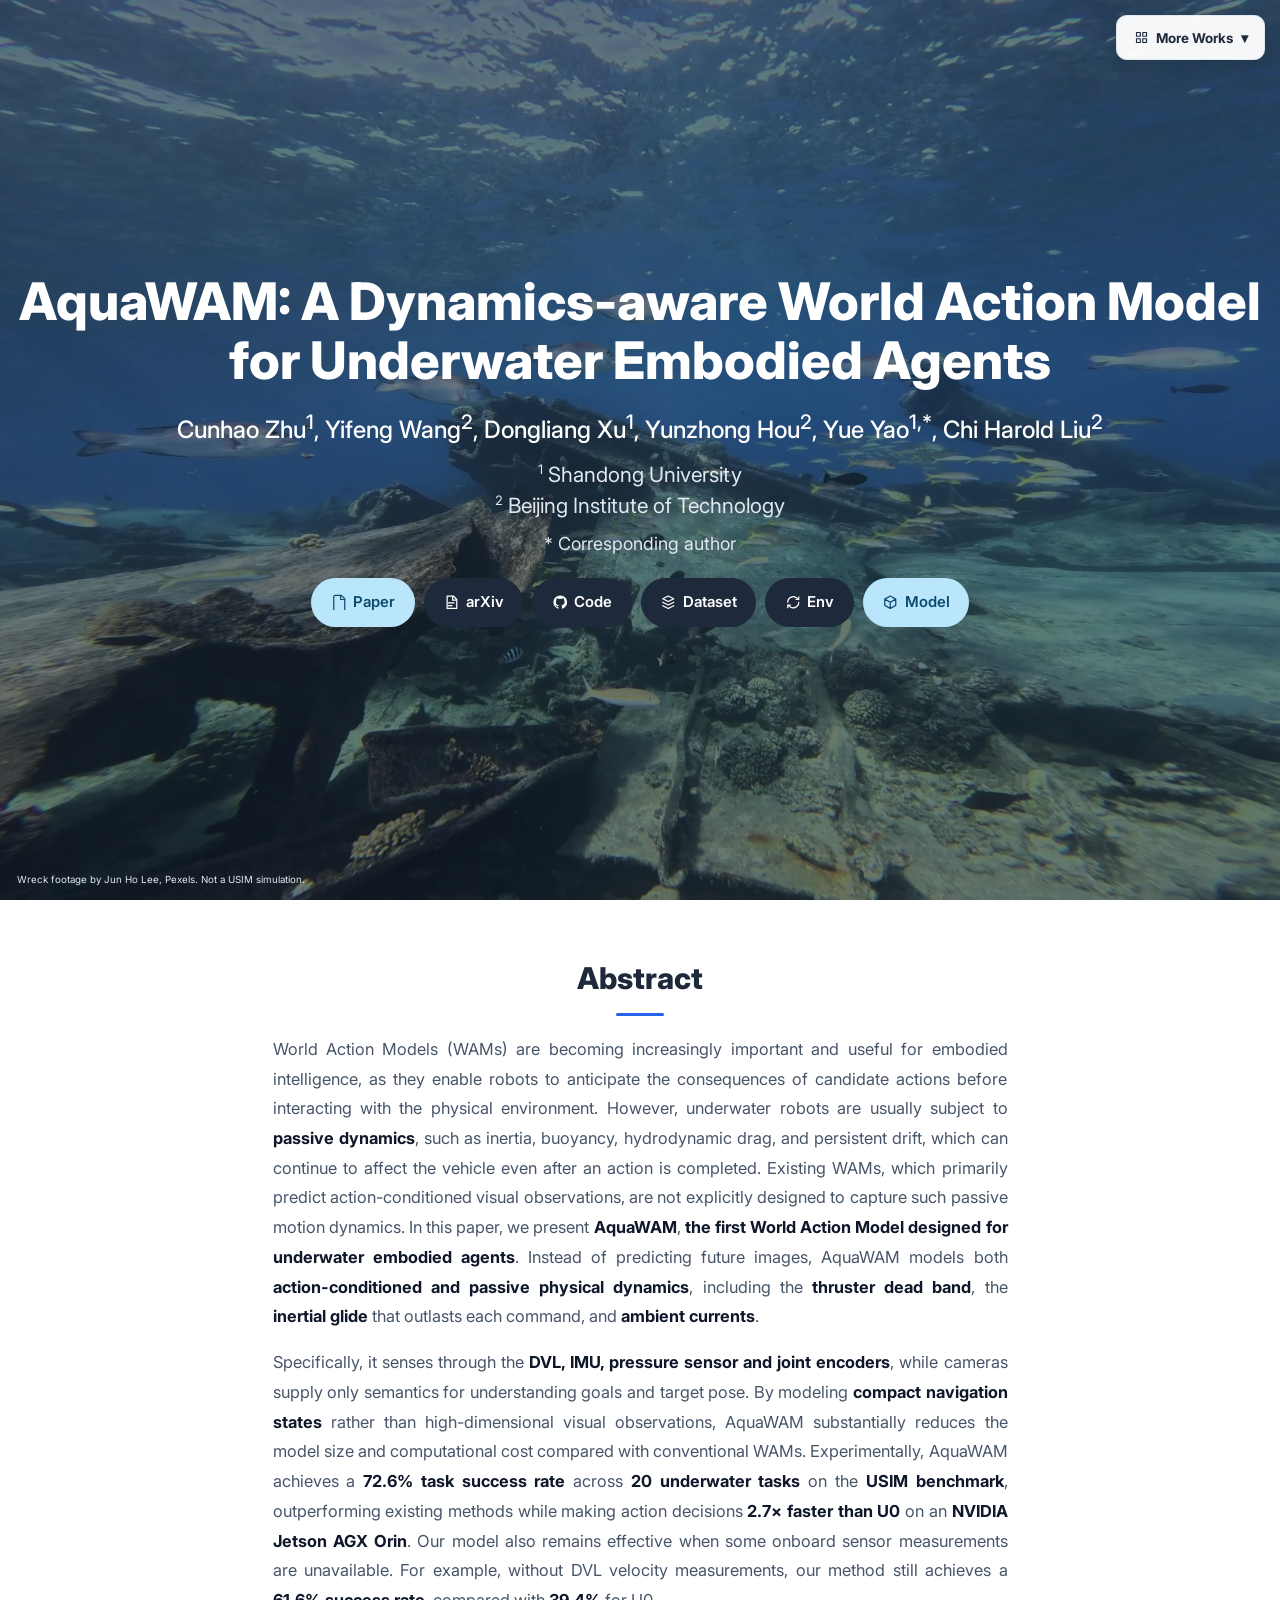
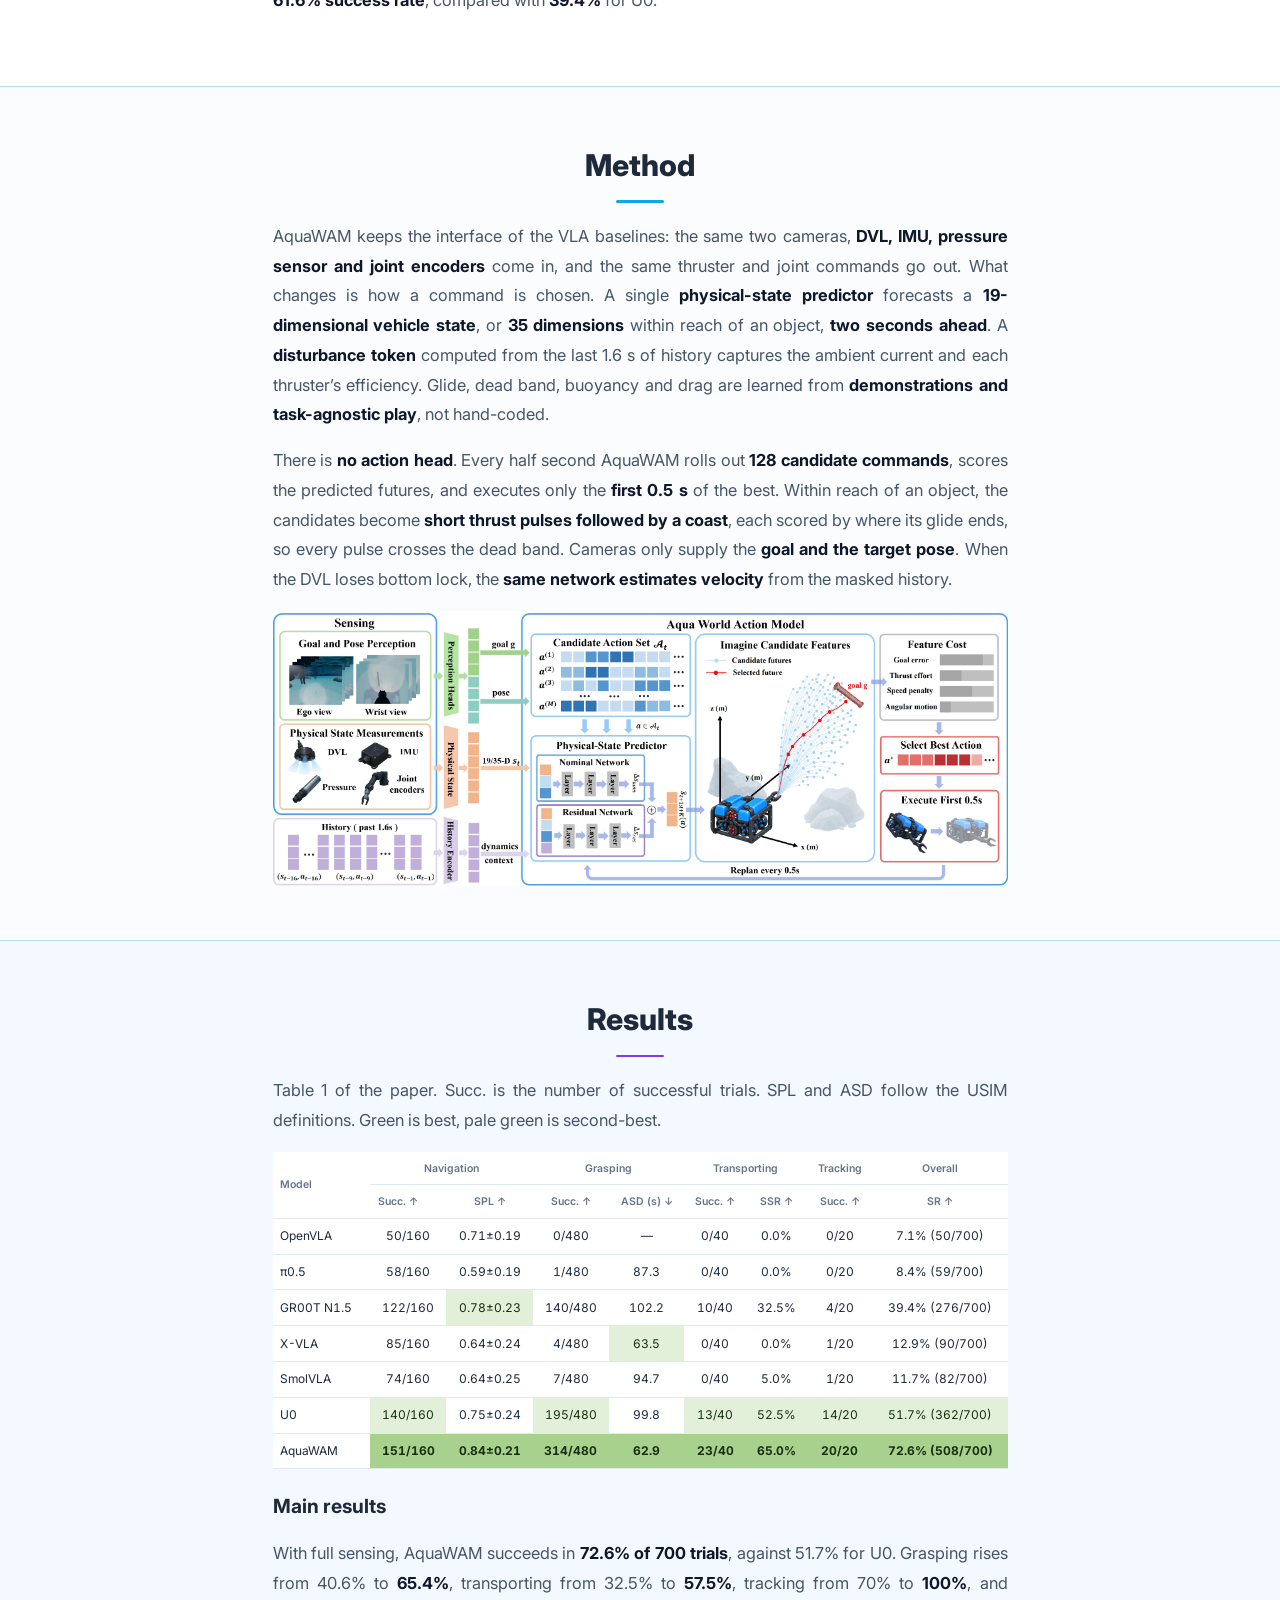
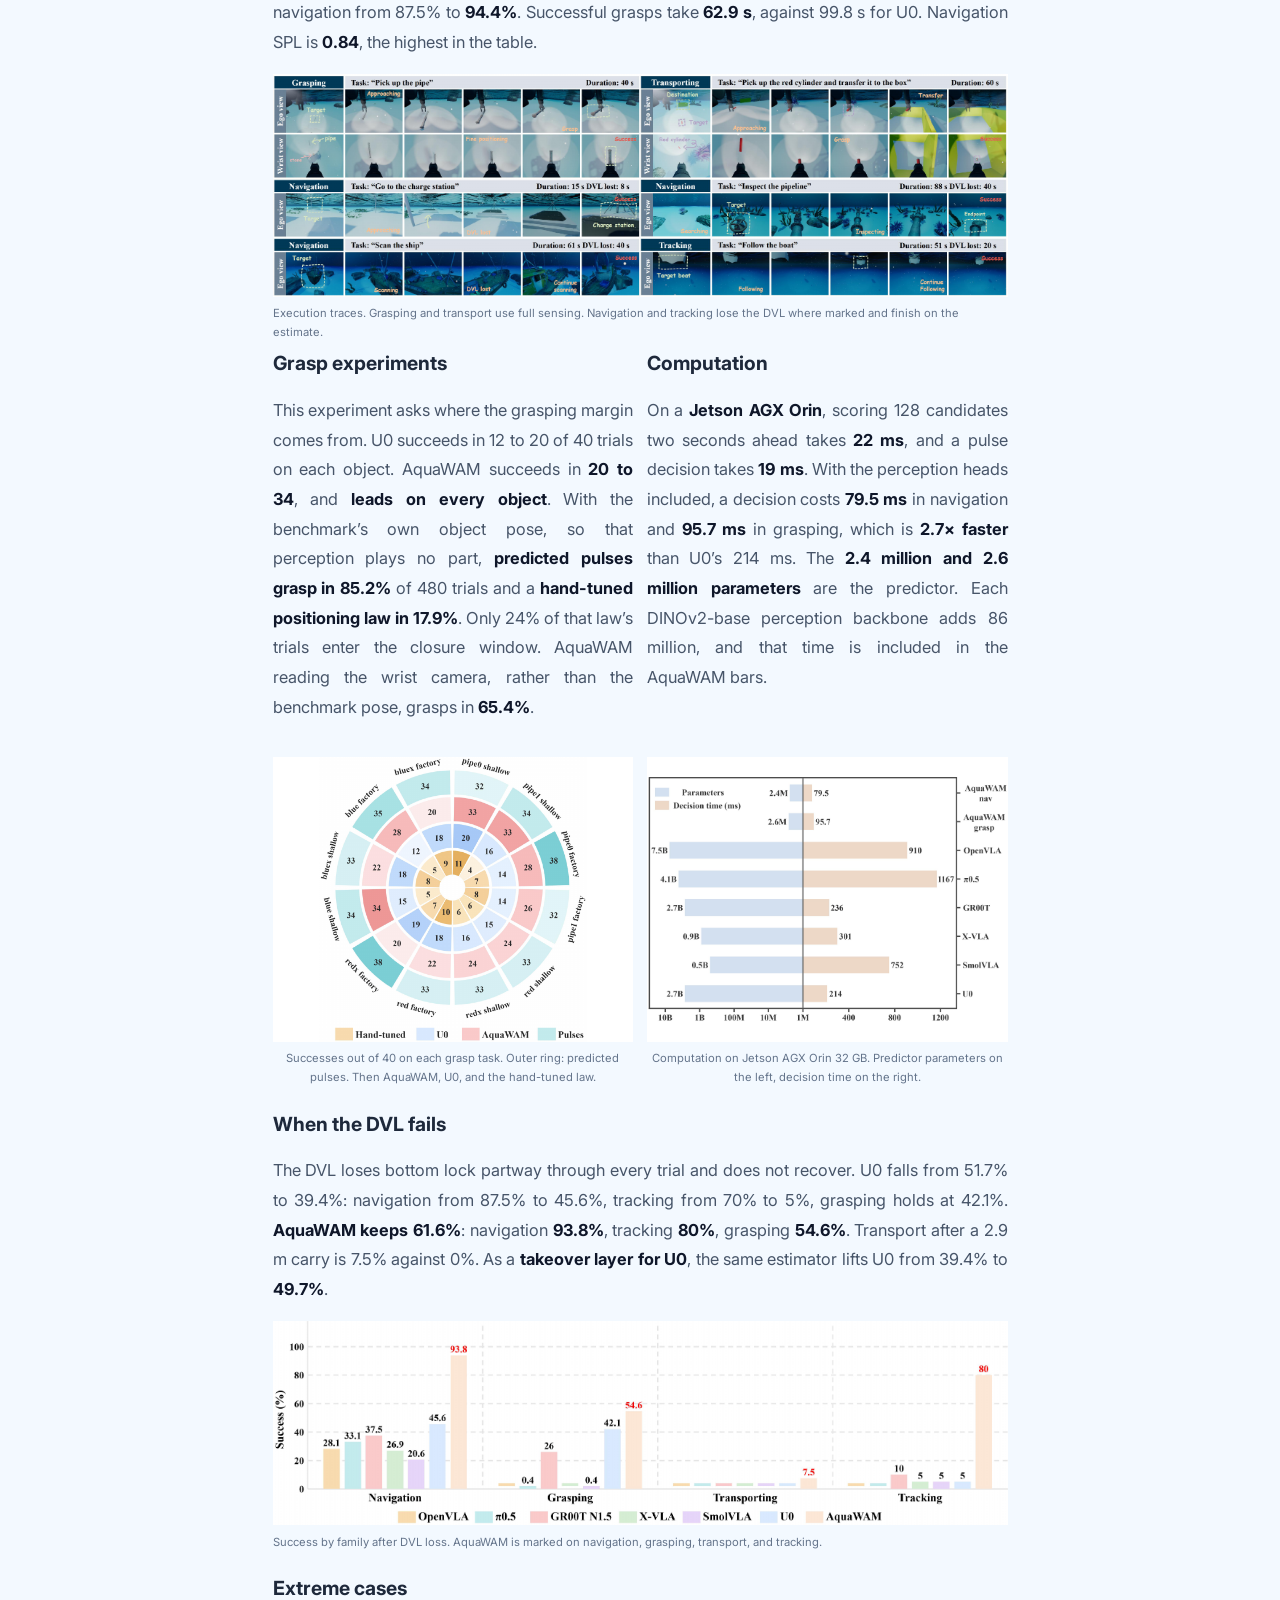
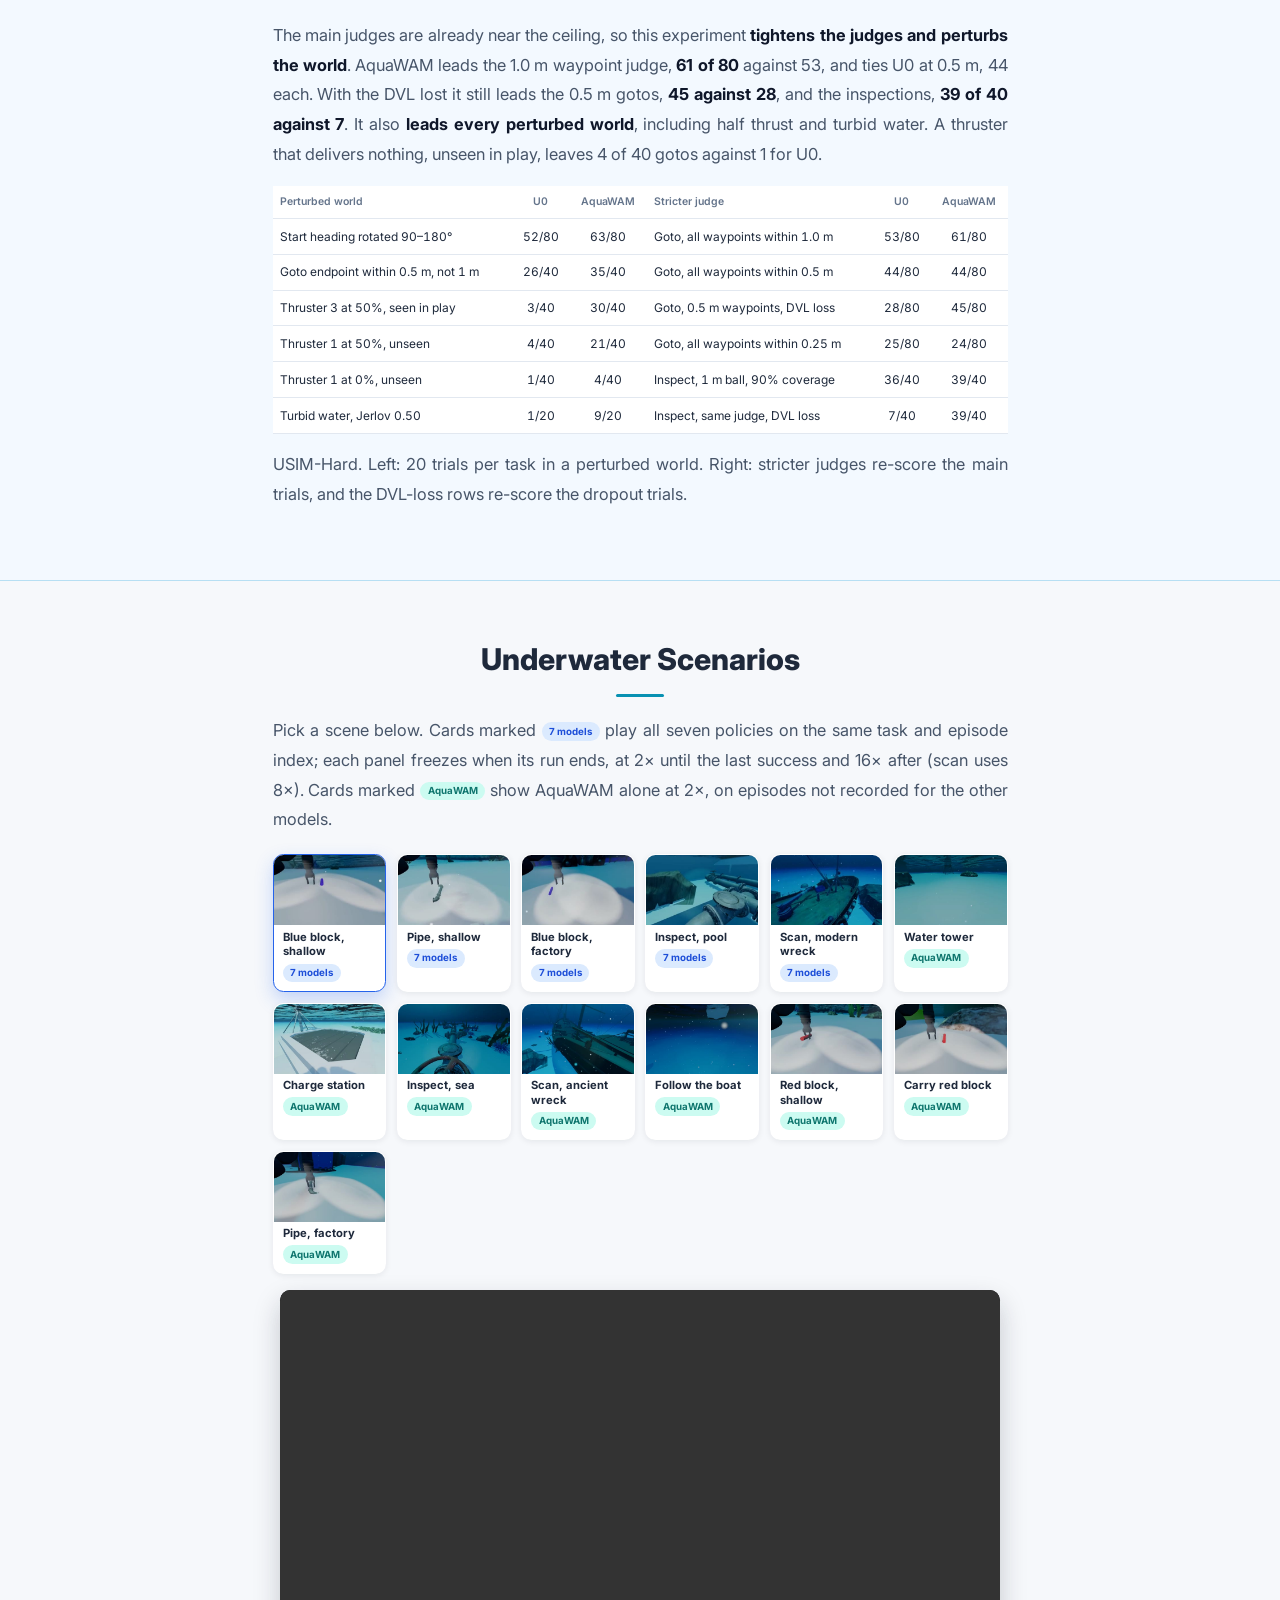
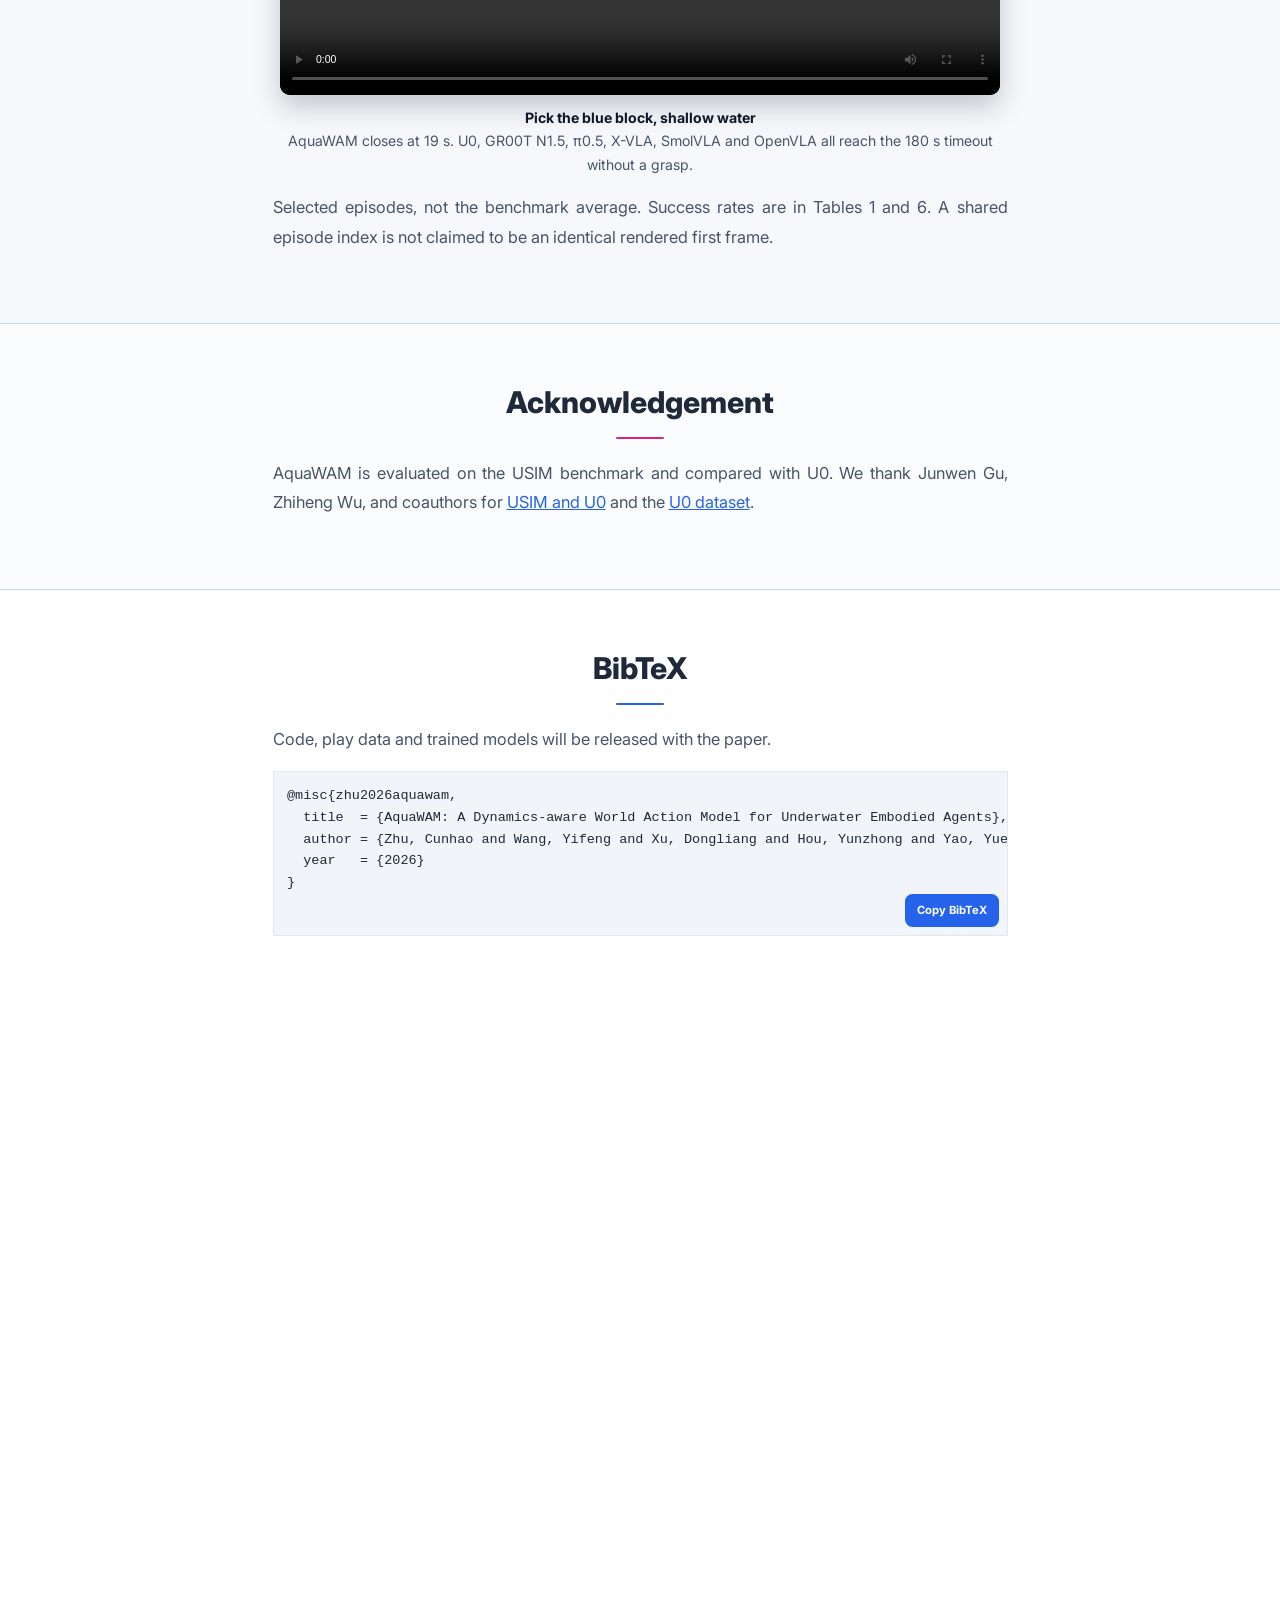
==== commit a0ea17cf: "Link the arXiv button to the paper." ====
--- a/index.html
+++ b/index.html
@@ -57,8 +57,7 @@
       <p class="star">* Corresponding author</p>
       <div class="pills">
         <span class="pill soon" aria-disabled="true"><svg viewBox="0 0 24 24" aria-hidden="true"><path d="M6 2h9l5 5v15a2 2 0 0 1-2 2H6a2 2 0 0 1-2-2V4a2 2 0 0 1 2-2zm8 1.5V8h4.5"/></svg>Paper</span>
-        <!-- 有 arXiv 编号后把 span 换成 a，并加上 href -->
-        <span class="pill soon" aria-disabled="true"><svg viewBox="0 0 24 24" aria-hidden="true"><path d="M6 3h9l5 5v13H6V3zM14 3v6h6M8 13h8M8 17h5"/></svg>arXiv</span>
+        <a class="pill" href="https://arxiv.org/abs/2609.33299"><svg viewBox="0 0 24 24" aria-hidden="true"><path d="M6 3h9l5 5v13H6V3zM14 3v6h6M8 13h8M8 17h5"/></svg>arXiv</a>
         <a class="pill" href="https://github.com/cunhaozhu/AquaWAM"><svg class="fill" viewBox="0 0 24 24" aria-hidden="true"><path d="M12 2a10 10 0 0 0-3.16 19.49c.5.09.68-.22.68-.48v-1.7c-2.78.6-3.37-1.34-3.37-1.34-.45-1.16-1.1-1.47-1.1-1.47-.9-.62.07-.6.07-.6 1 .07 1.53 1.03 1.53 1.03.89 1.52 2.34 1.08 2.91.83.09-.65.35-1.08.63-1.33-2.22-.25-4.55-1.11-4.55-4.94 0-1.09.39-1.98 1.03-2.68-.1-.25-.45-1.27.1-2.64 0 0 .84-.27 2.75 1.02A9.56 9.56 0 0 1 12 6.8c.85 0 1.7.11 2.5.34 1.9-1.29 2.74-1.02 2.74-1.02.55 1.37.2 2.39.1 2.64.64.7 1.03 1.59 1.03 2.68 0 3.84-2.34 4.68-4.57 4.93.36.31.68.92.68 1.86v2.76c0 .26.18.58.69.48A10 10 0 0 0 12 2z"/></svg>Code</a>
         <a class="pill" href="https://huggingface.co/datasets/Vincent2025hello/usim"><svg viewBox="0 0 24 24" aria-hidden="true"><path d="M4 7l8-4 8 4-8 4-8-4zm0 5l8 4 8-4M4 17l8 4 8-4"/></svg>Dataset</a>
         <a class="pill" href="https://github.com/VincentGu2000/u0env"><svg viewBox="0 0 24 24" aria-hidden="true"><path d="M4 12a8 8 0 0 1 13.7-5.6L20 8M20 4v4h-4M20 12a8 8 0 0 1-13.7 5.6L4 16M4 20v-4h4"/></svg>Env</a>
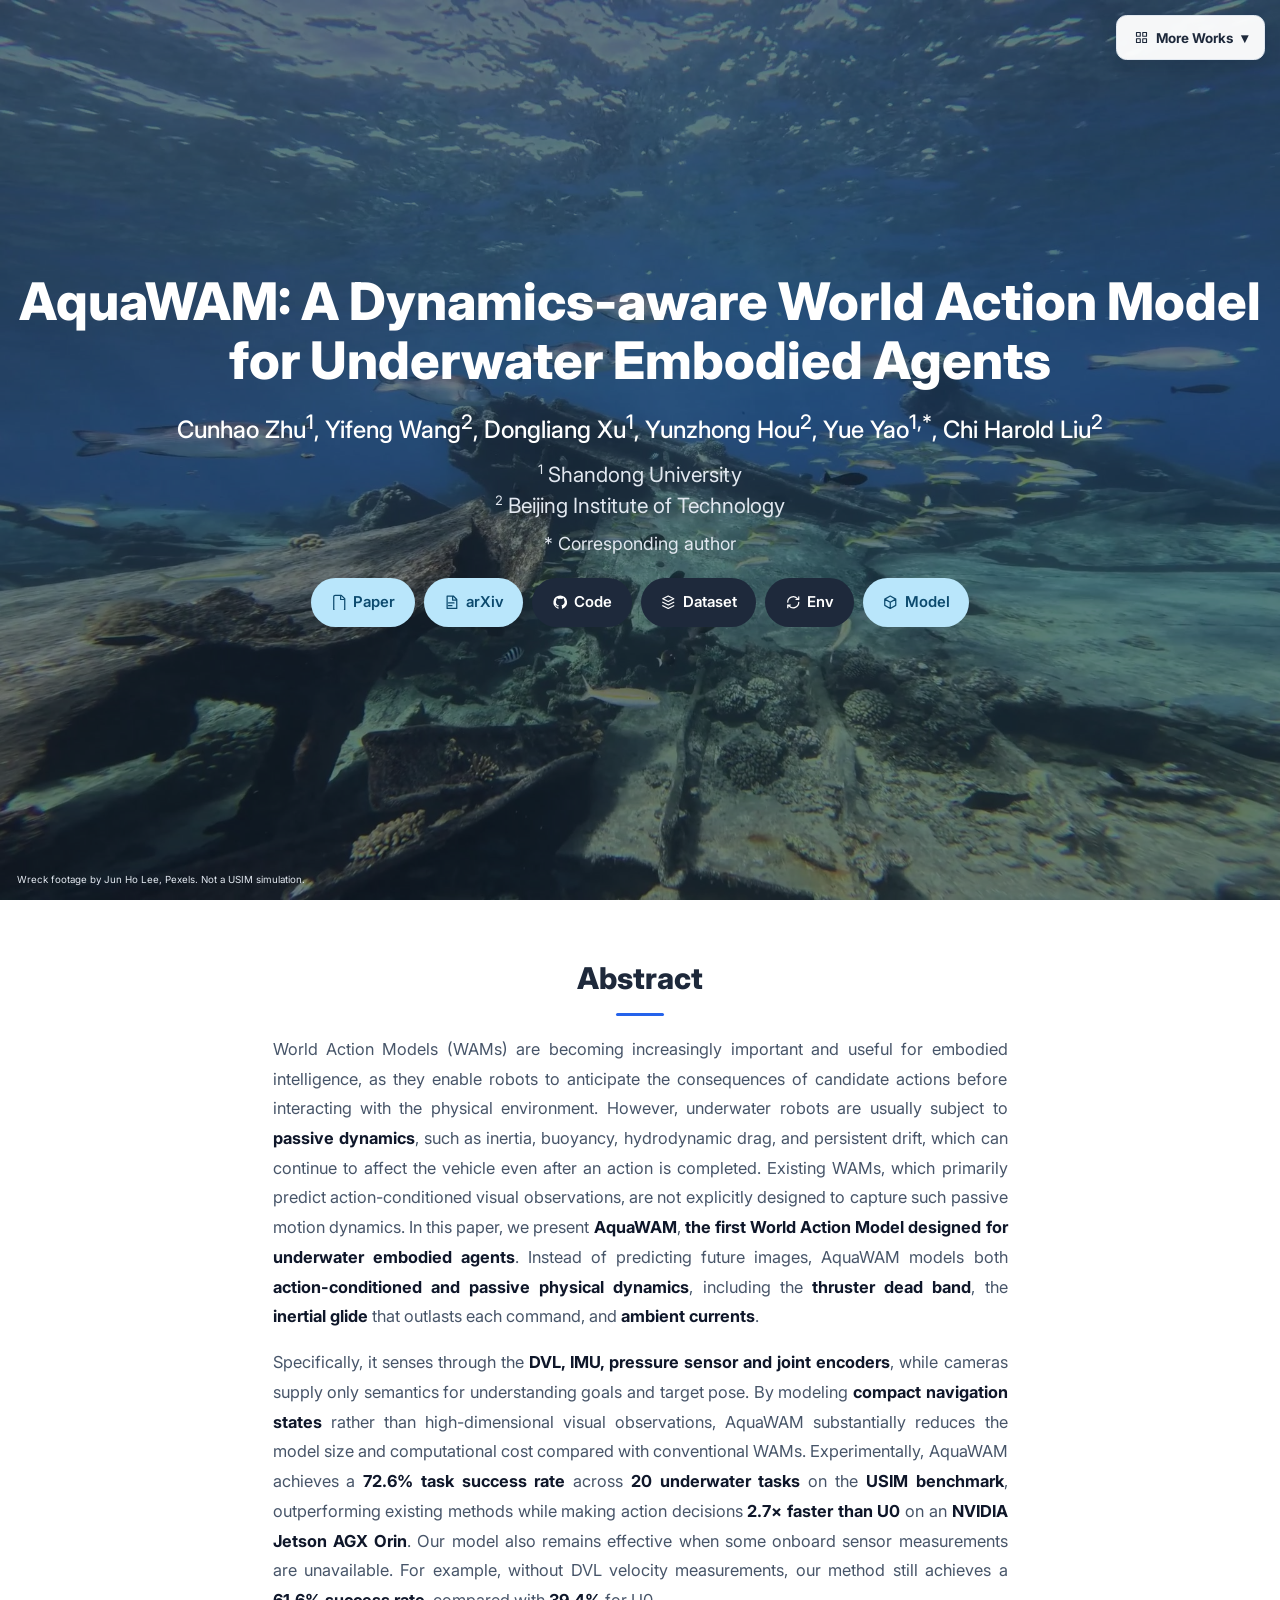
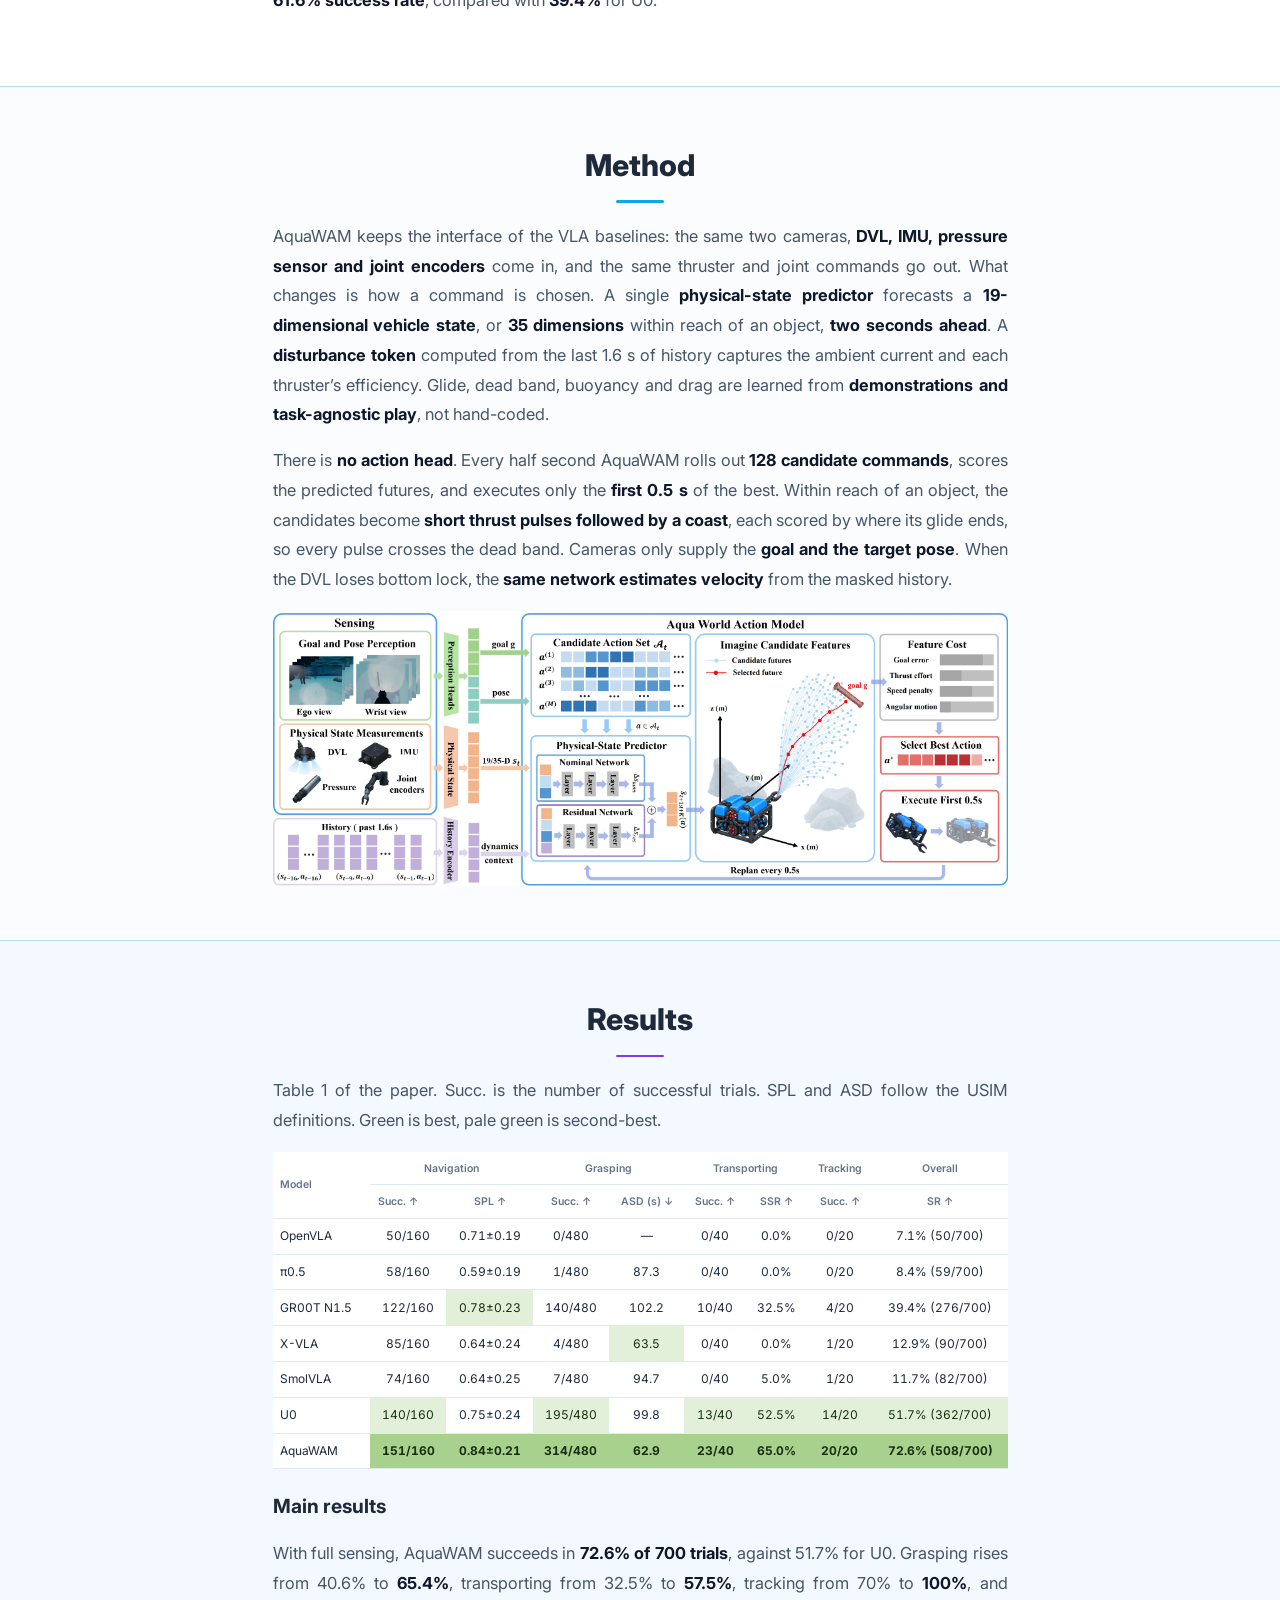
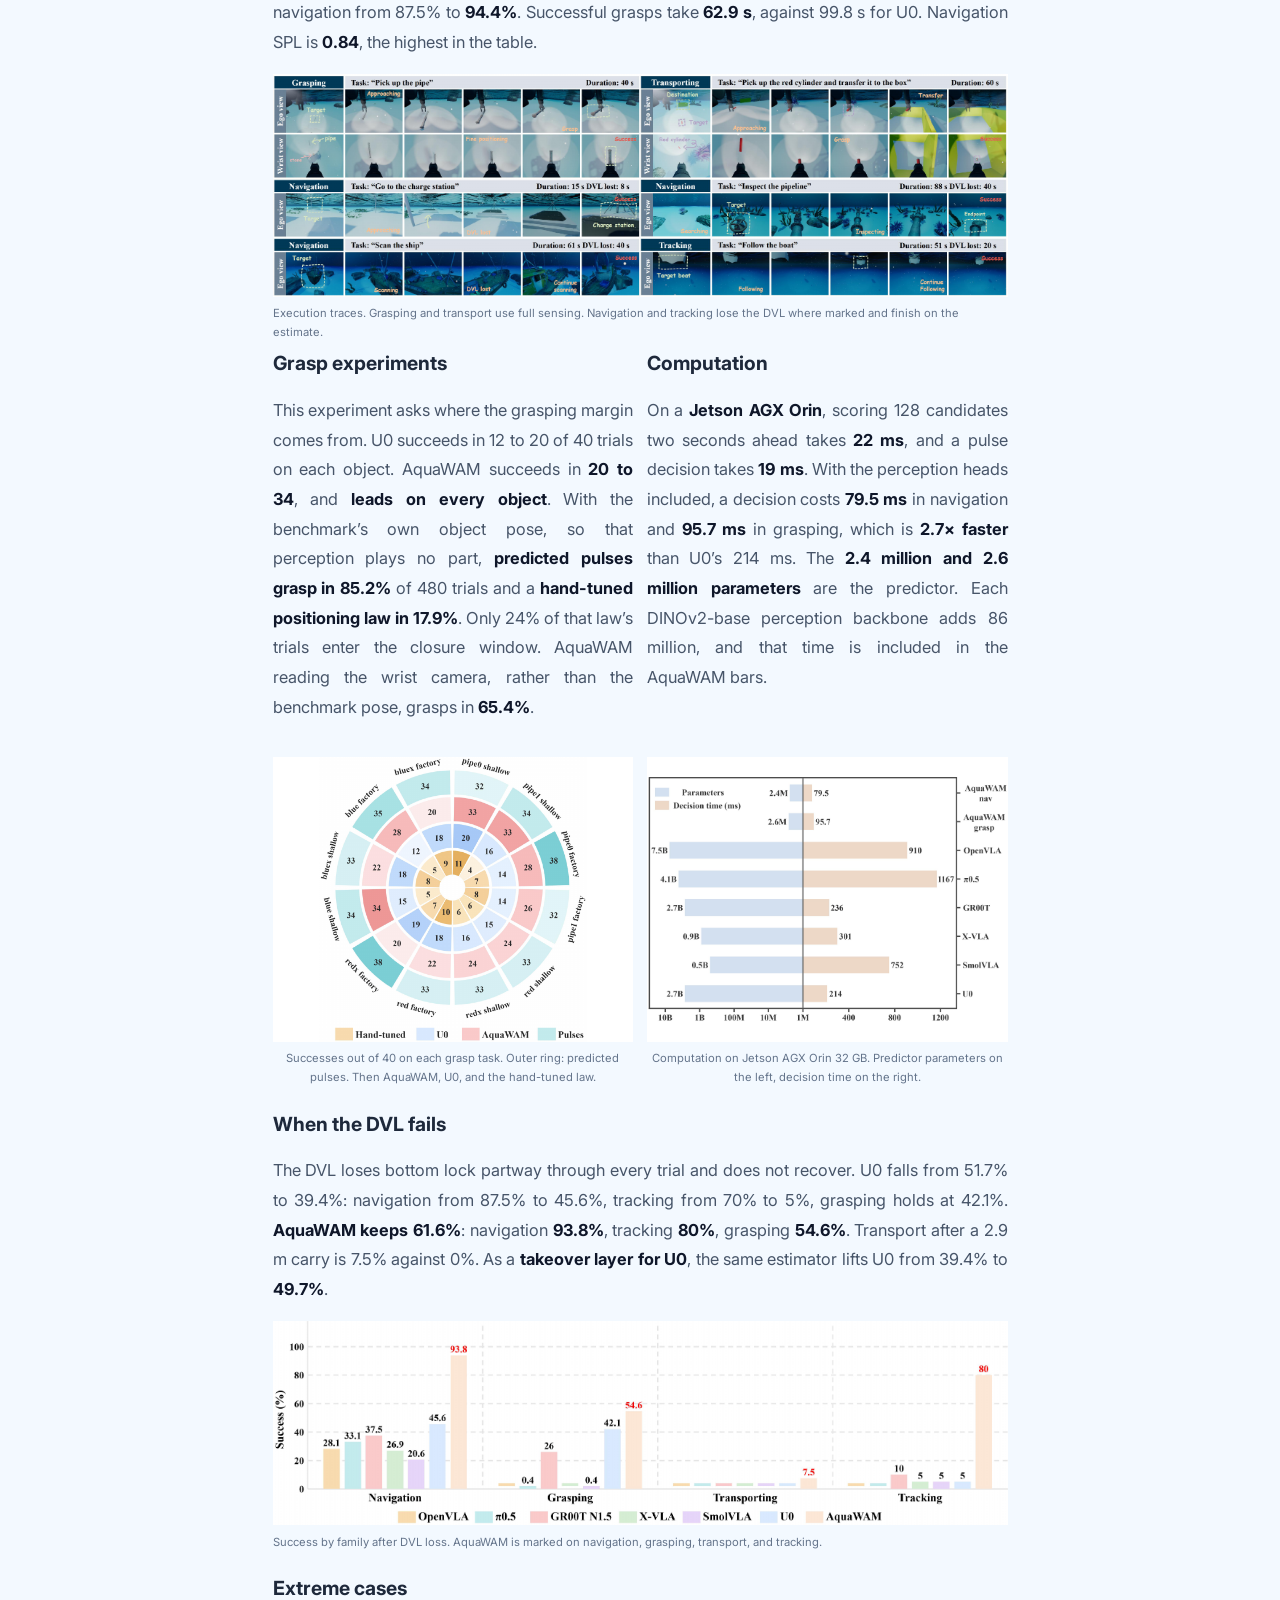
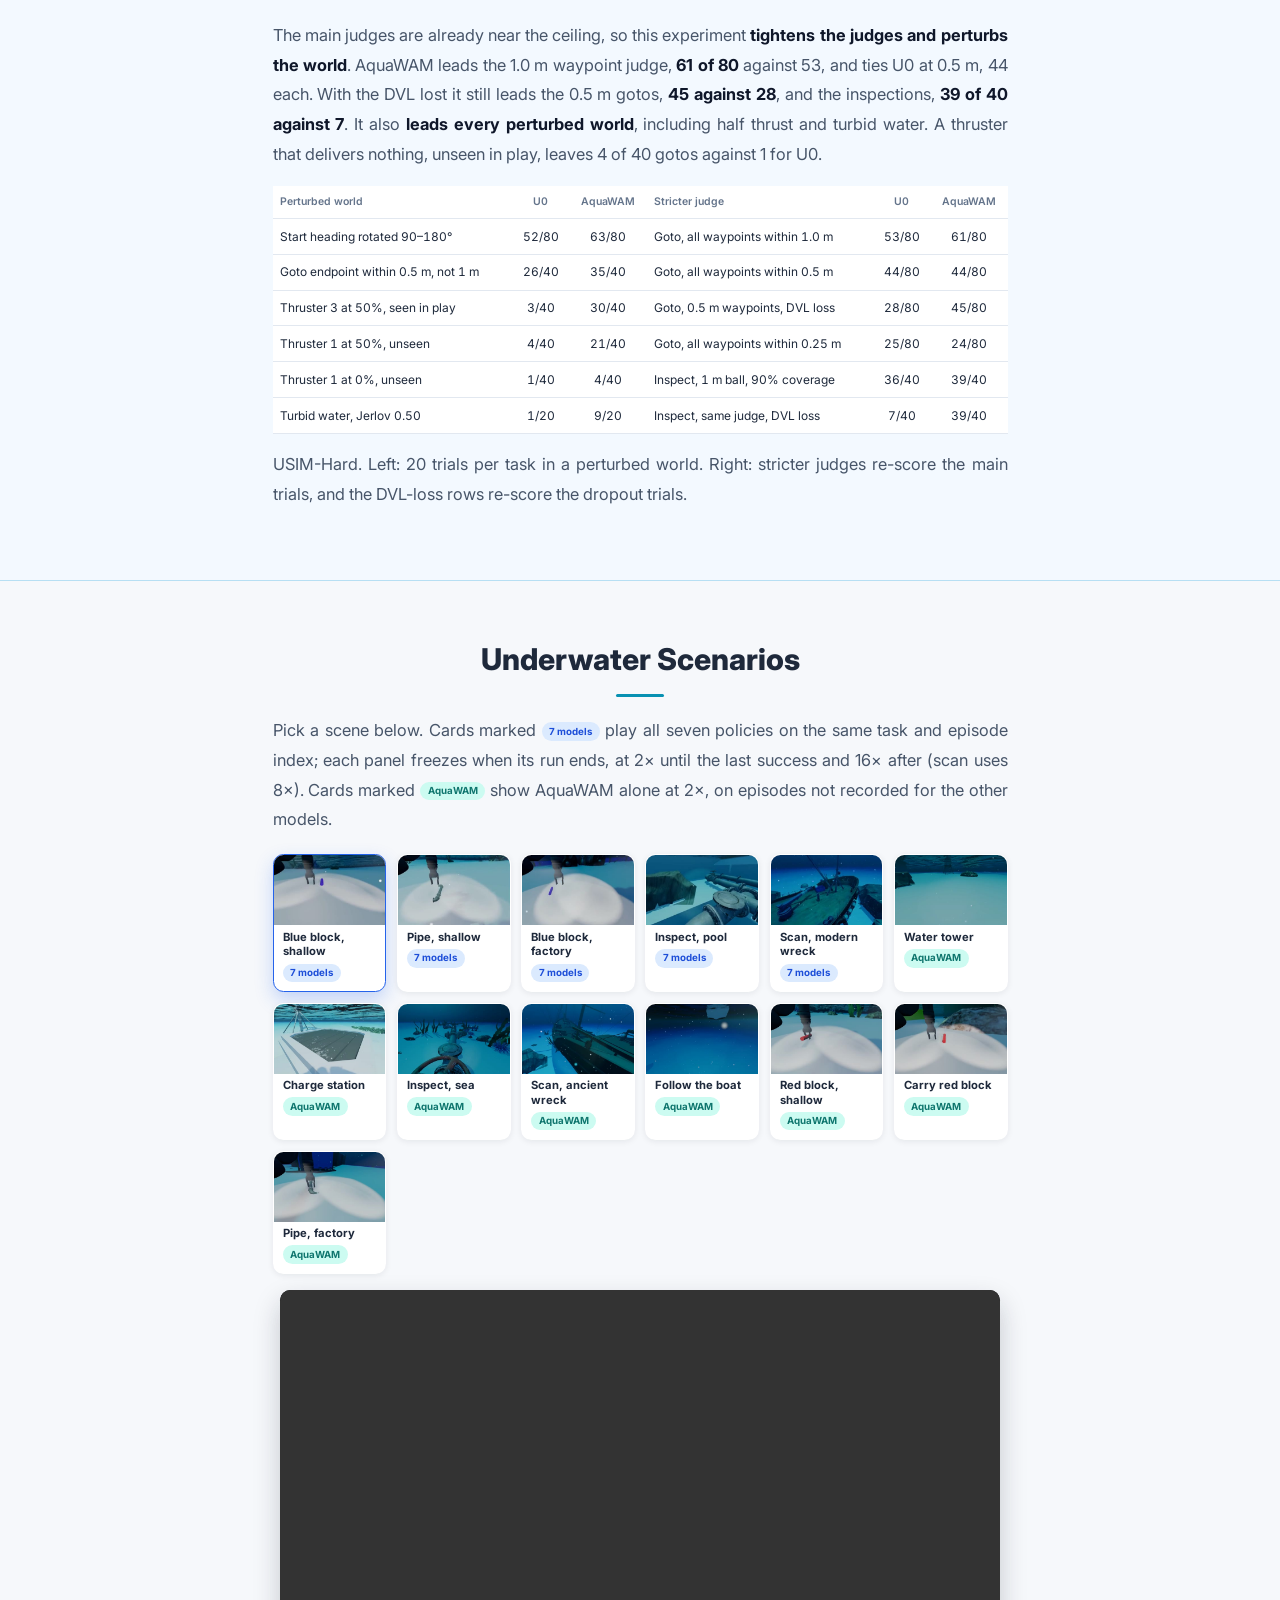
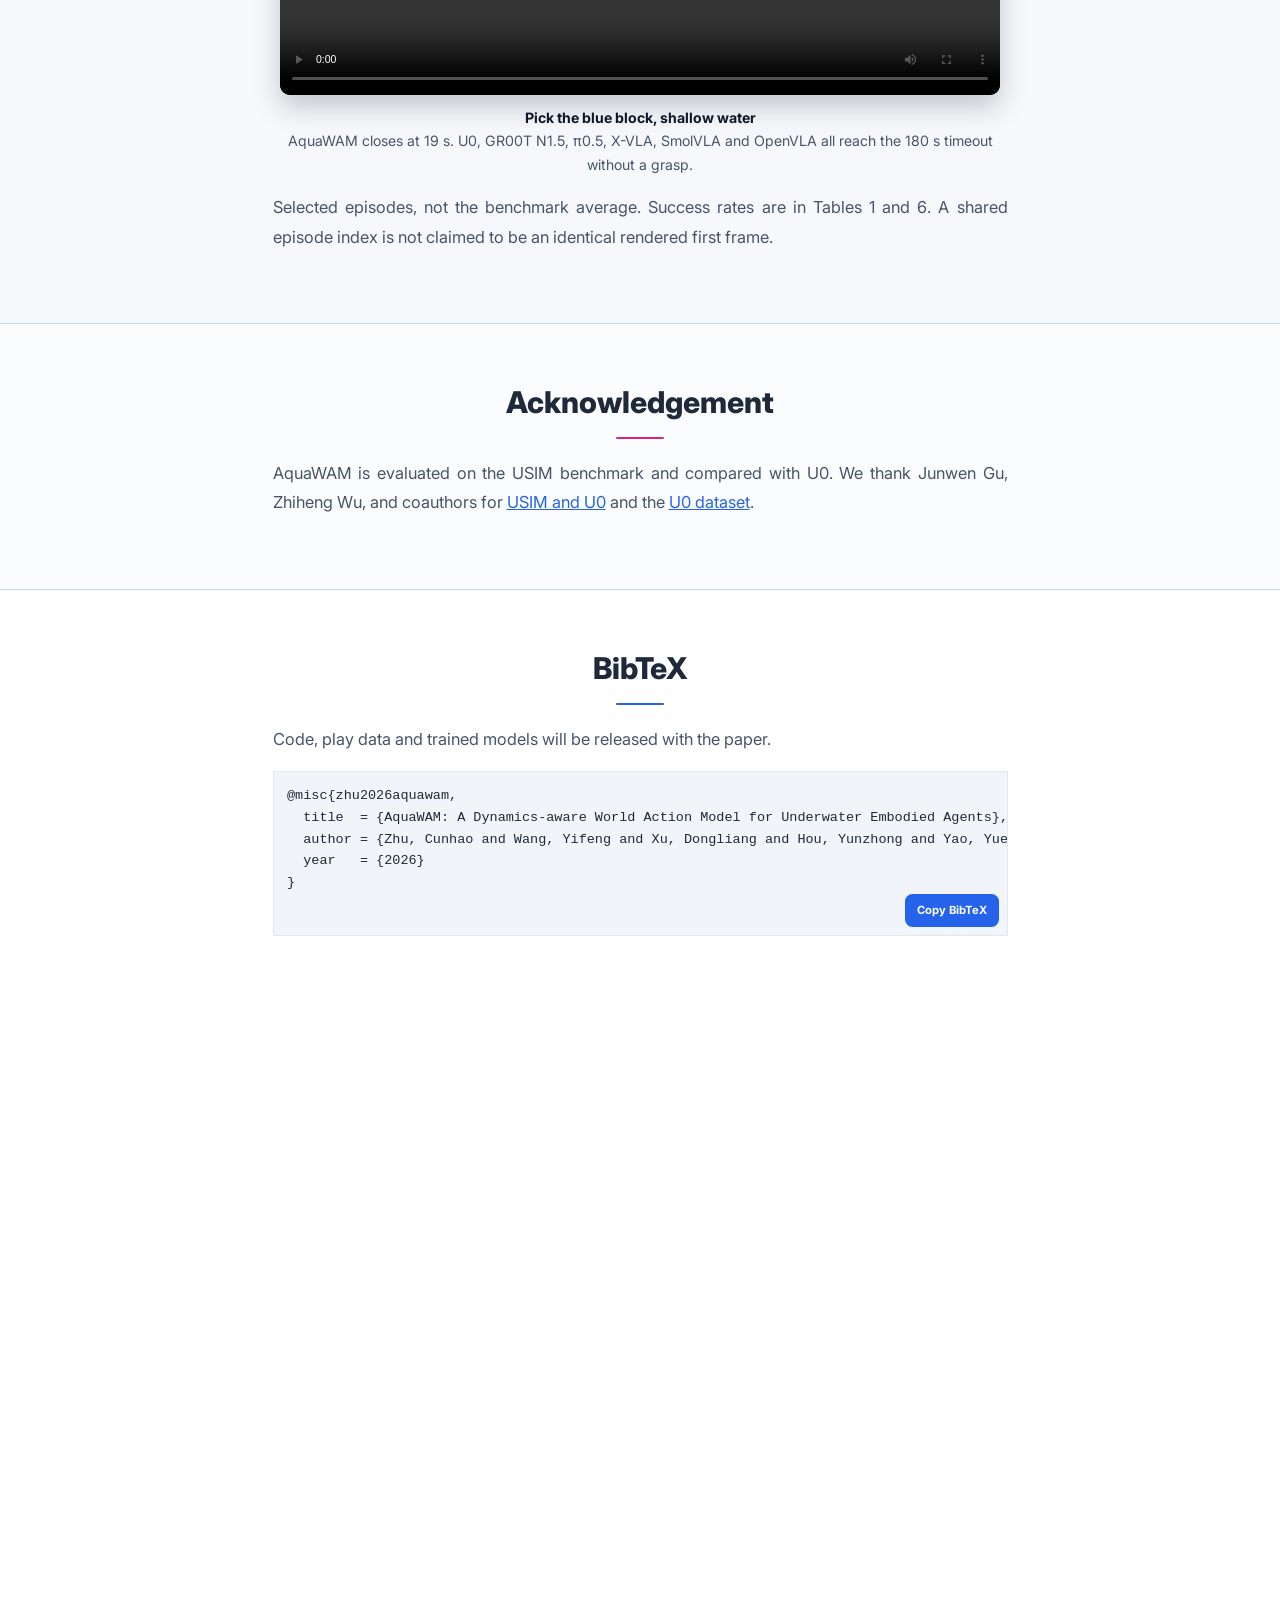
==== commit 3dd83968: "Take down the AquaWAM arXiv link until the paper is corrected." ====
--- a/index.html
+++ b/index.html
@@ -57,7 +57,7 @@
       <p class="star">* Corresponding author</p>
       <div class="pills">
         <span class="pill soon" aria-disabled="true"><svg viewBox="0 0 24 24" aria-hidden="true"><path d="M6 2h9l5 5v15a2 2 0 0 1-2 2H6a2 2 0 0 1-2-2V4a2 2 0 0 1 2-2zm8 1.5V8h4.5"/></svg>Paper</span>
-        <a class="pill" href="https://arxiv.org/abs/2609.33299"><svg viewBox="0 0 24 24" aria-hidden="true"><path d="M6 3h9l5 5v13H6V3zM14 3v6h6M8 13h8M8 17h5"/></svg>arXiv</a>
+        <span class="pill soon" aria-disabled="true"><svg viewBox="0 0 24 24" aria-hidden="true"><path d="M6 3h9l5 5v13H6V3zM14 3v6h6M8 13h8M8 17h5"/></svg>arXiv</span>
         <a class="pill" href="https://github.com/cunhaozhu/AquaWAM"><svg class="fill" viewBox="0 0 24 24" aria-hidden="true"><path d="M12 2a10 10 0 0 0-3.16 19.49c.5.09.68-.22.68-.48v-1.7c-2.78.6-3.37-1.34-3.37-1.34-.45-1.16-1.1-1.47-1.1-1.47-.9-.62.07-.6.07-.6 1 .07 1.53 1.03 1.53 1.03.89 1.52 2.34 1.08 2.91.83.09-.65.35-1.08.63-1.33-2.22-.25-4.55-1.11-4.55-4.94 0-1.09.39-1.98 1.03-2.68-.1-.25-.45-1.27.1-2.64 0 0 .84-.27 2.75 1.02A9.56 9.56 0 0 1 12 6.8c.85 0 1.7.11 2.5.34 1.9-1.29 2.74-1.02 2.74-1.02.55 1.37.2 2.39.1 2.64.64.7 1.03 1.59 1.03 2.68 0 3.84-2.34 4.68-4.57 4.93.36.31.68.92.68 1.86v2.76c0 .26.18.58.69.48A10 10 0 0 0 12 2z"/></svg>Code</a>
         <a class="pill" href="https://huggingface.co/datasets/Vincent2025hello/usim"><svg viewBox="0 0 24 24" aria-hidden="true"><path d="M4 7l8-4 8 4-8 4-8-4zm0 5l8 4 8-4M4 17l8 4 8-4"/></svg>Dataset</a>
         <a class="pill" href="https://github.com/VincentGu2000/u0env"><svg viewBox="0 0 24 24" aria-hidden="true"><path d="M4 12a8 8 0 0 1 13.7-5.6L20 8M20 4v4h-4M20 12a8 8 0 0 1-13.7 5.6L4 16M4 20v-4h4"/></svg>Env</a>
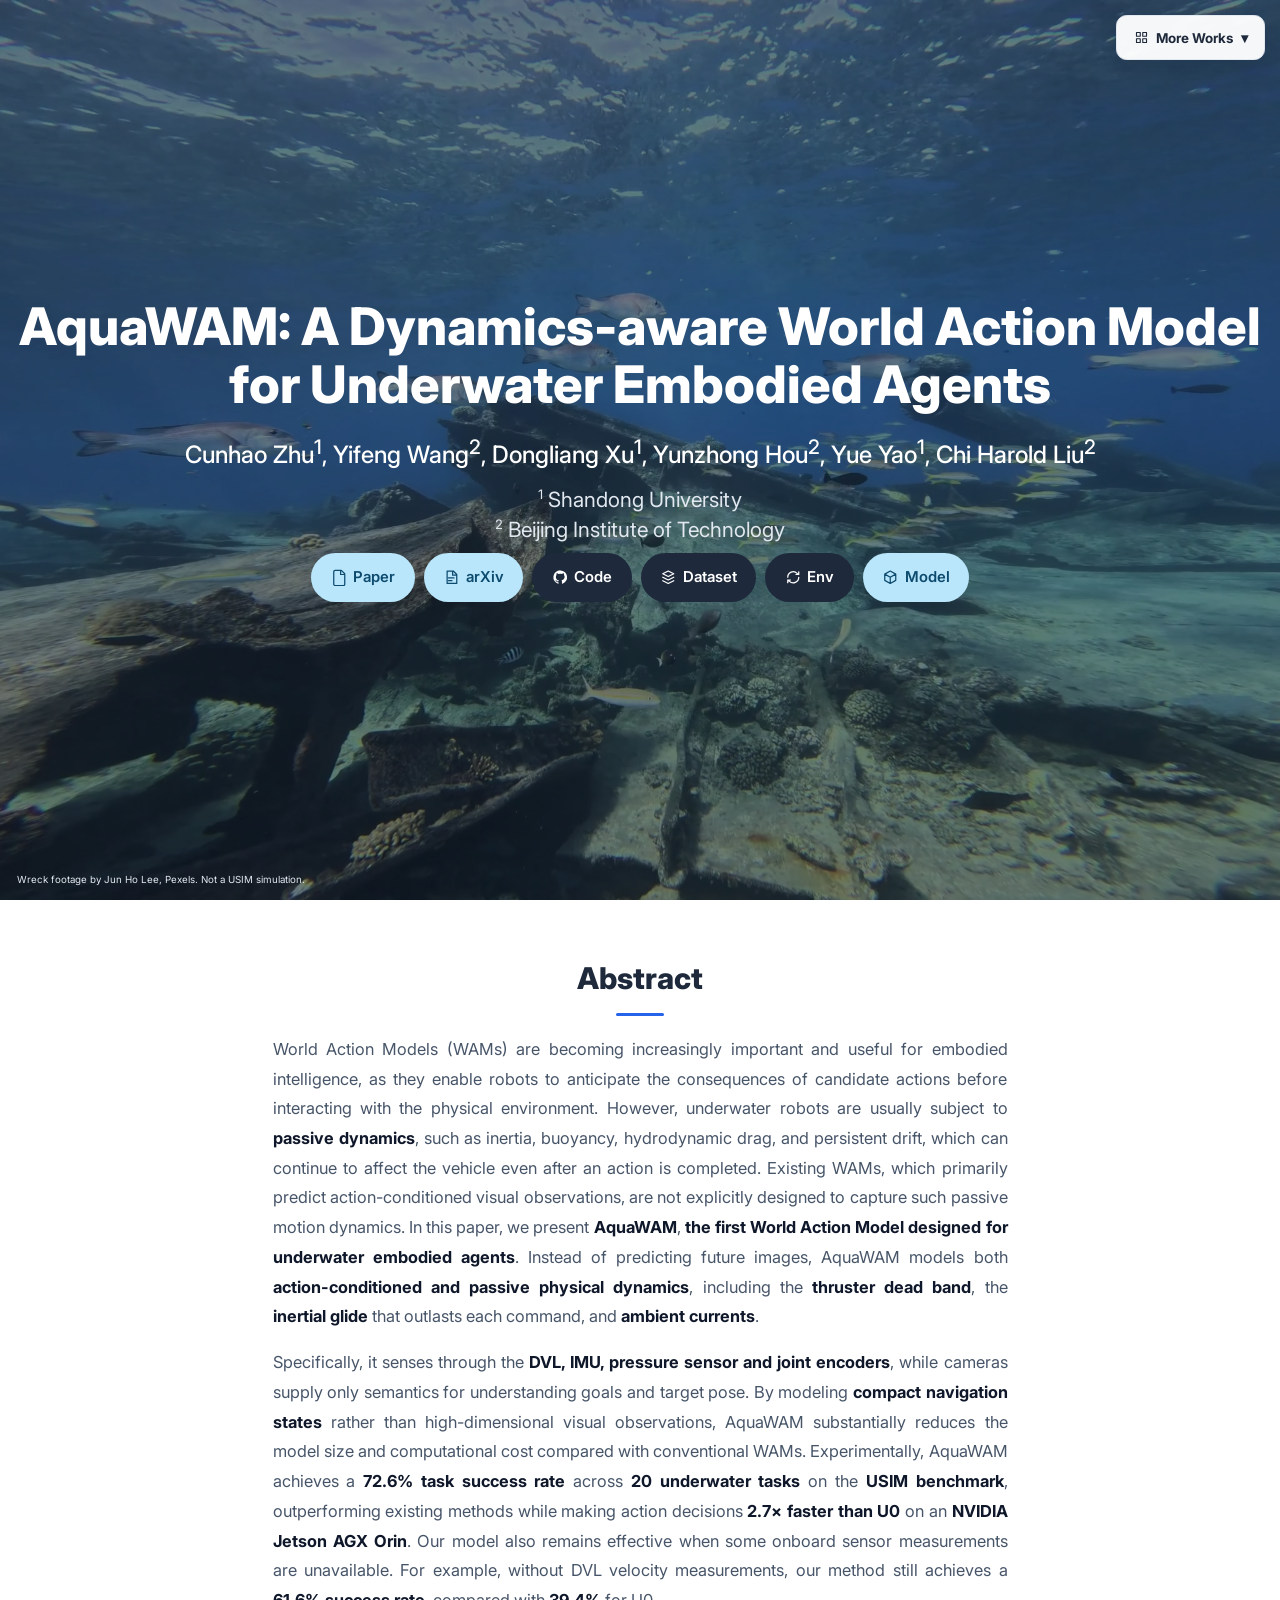
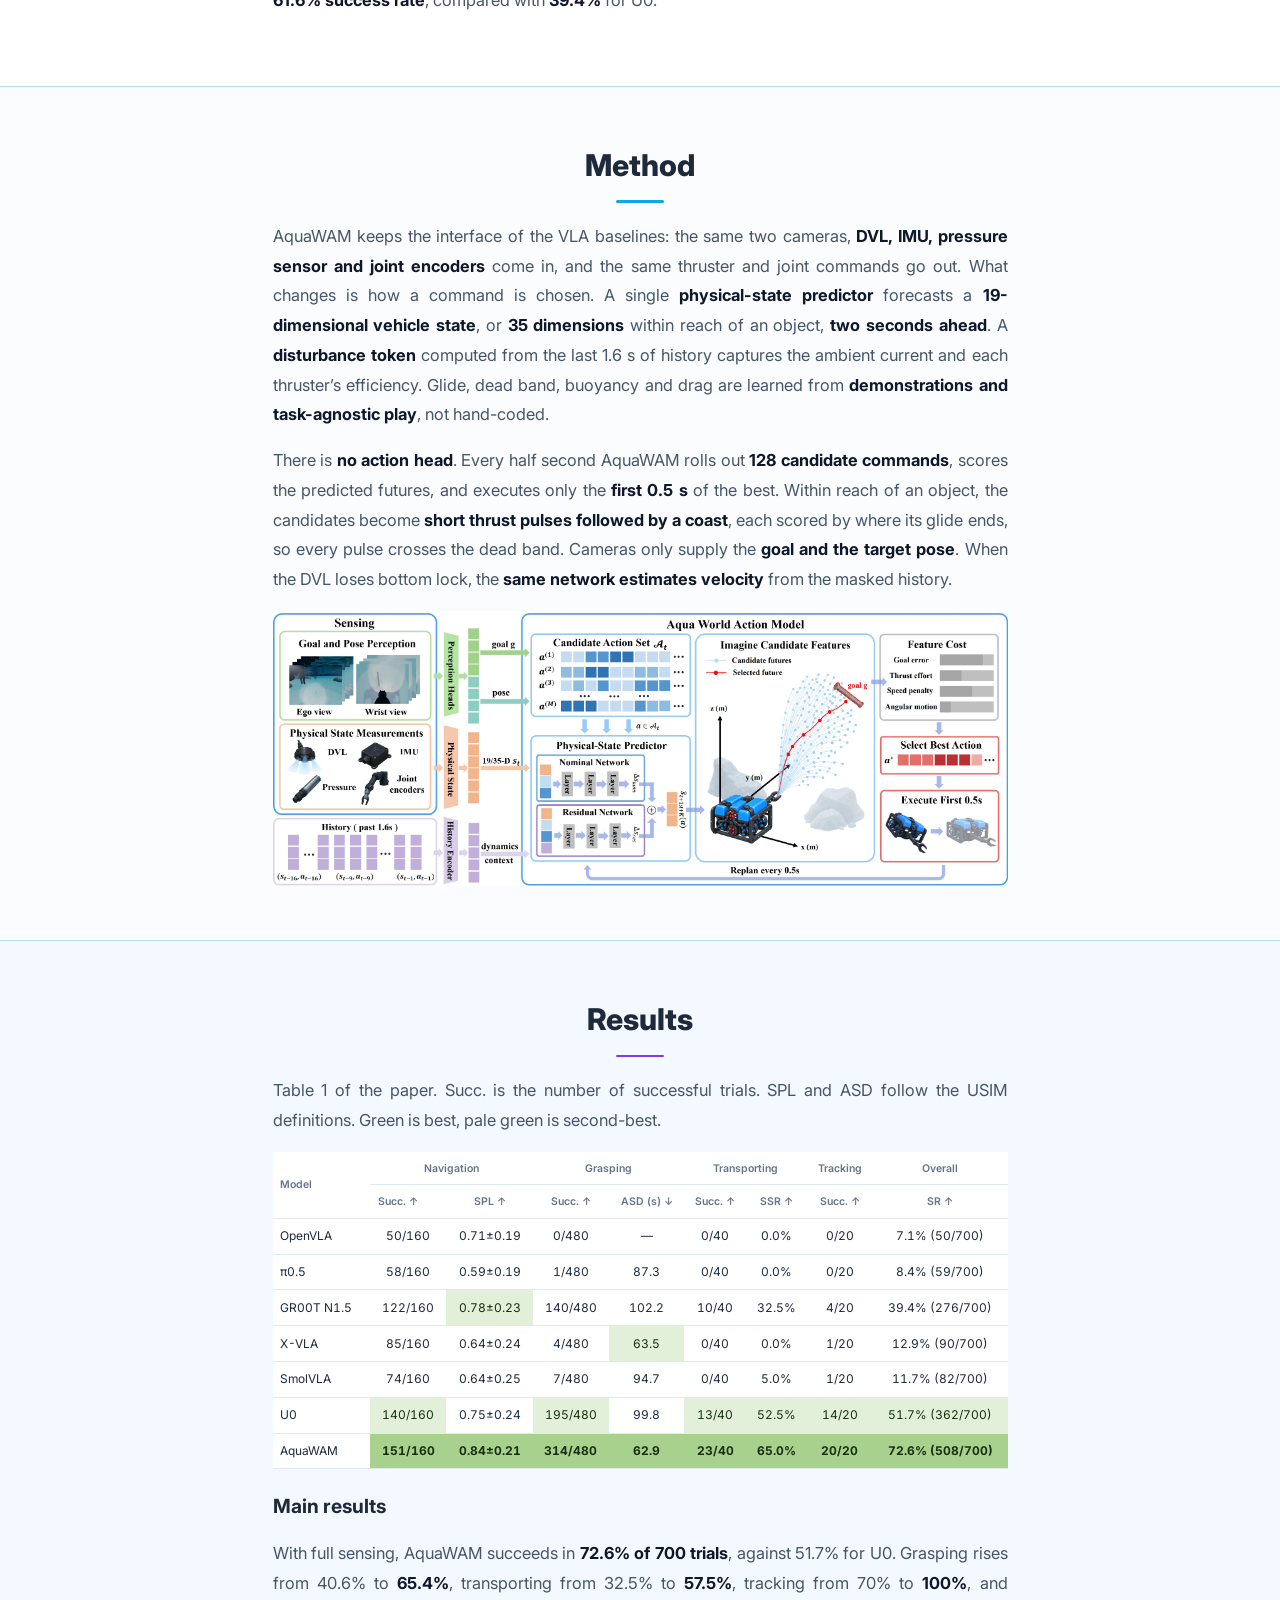
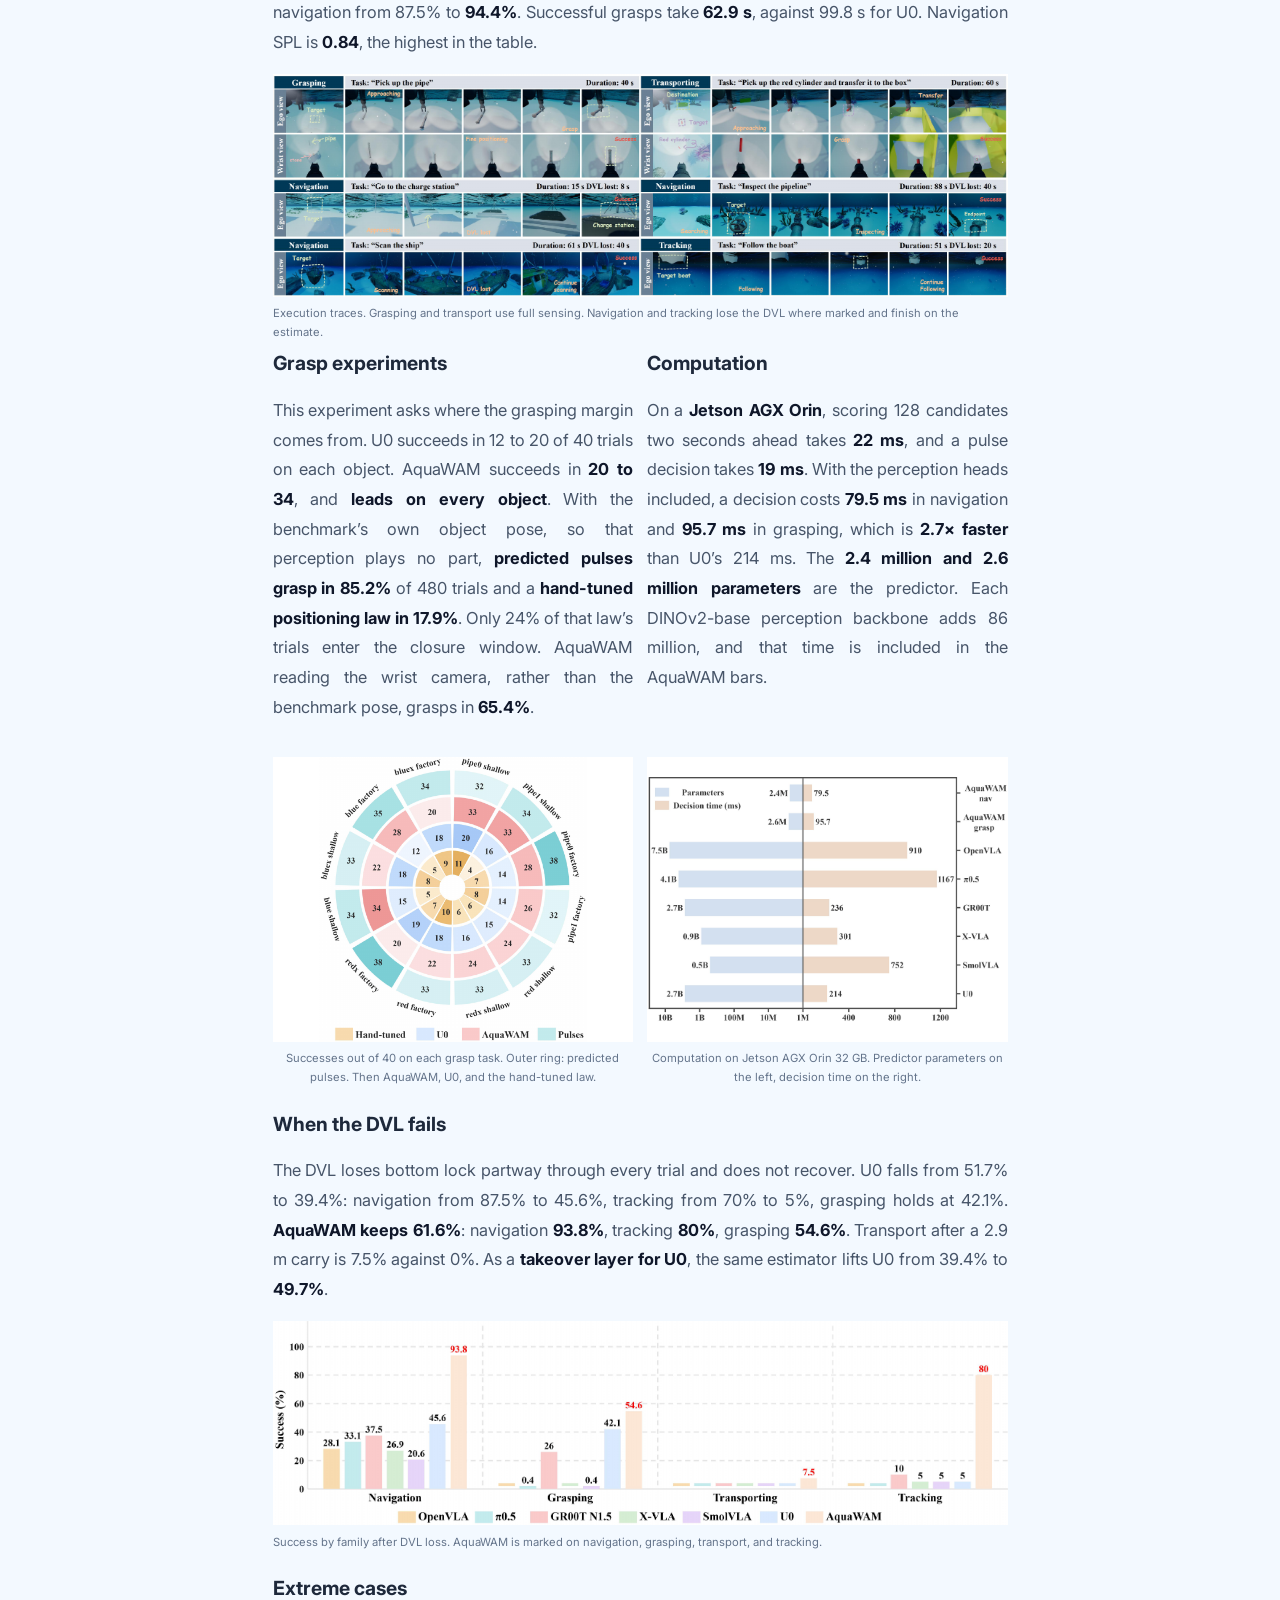
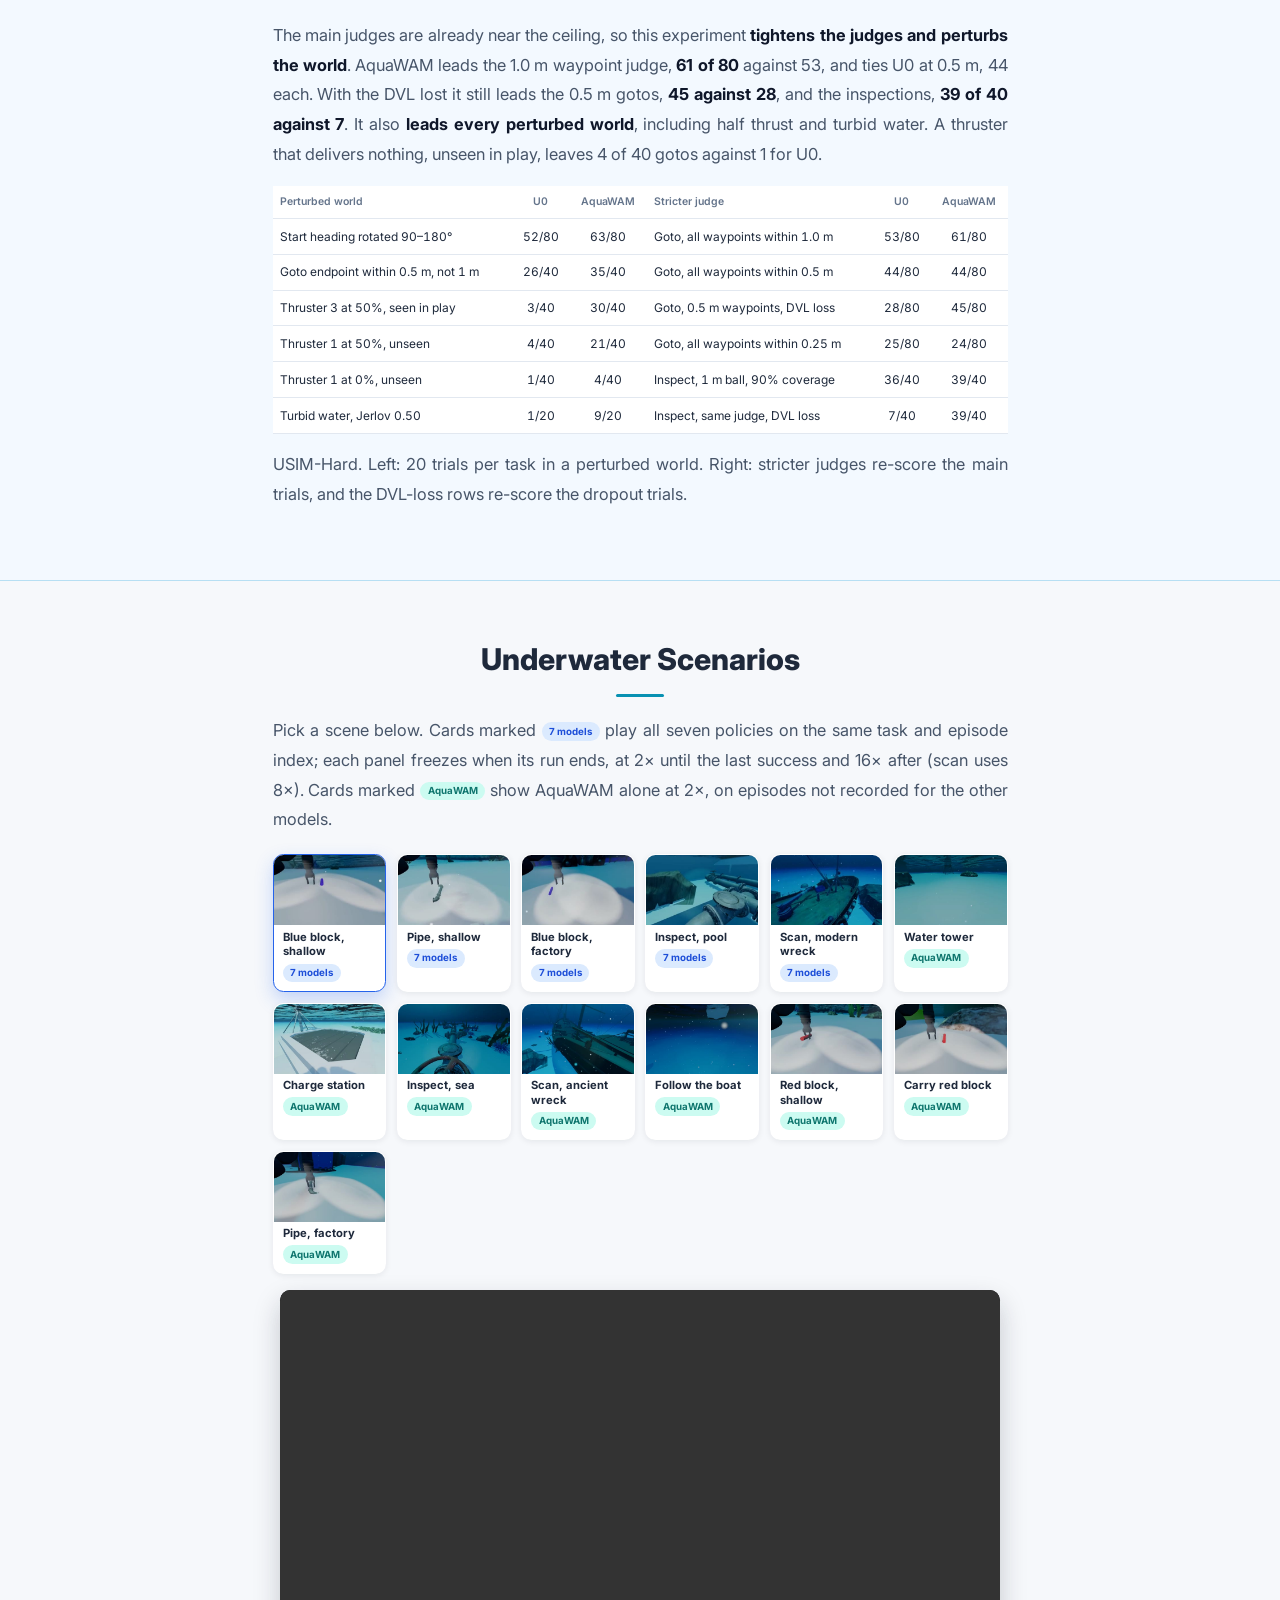
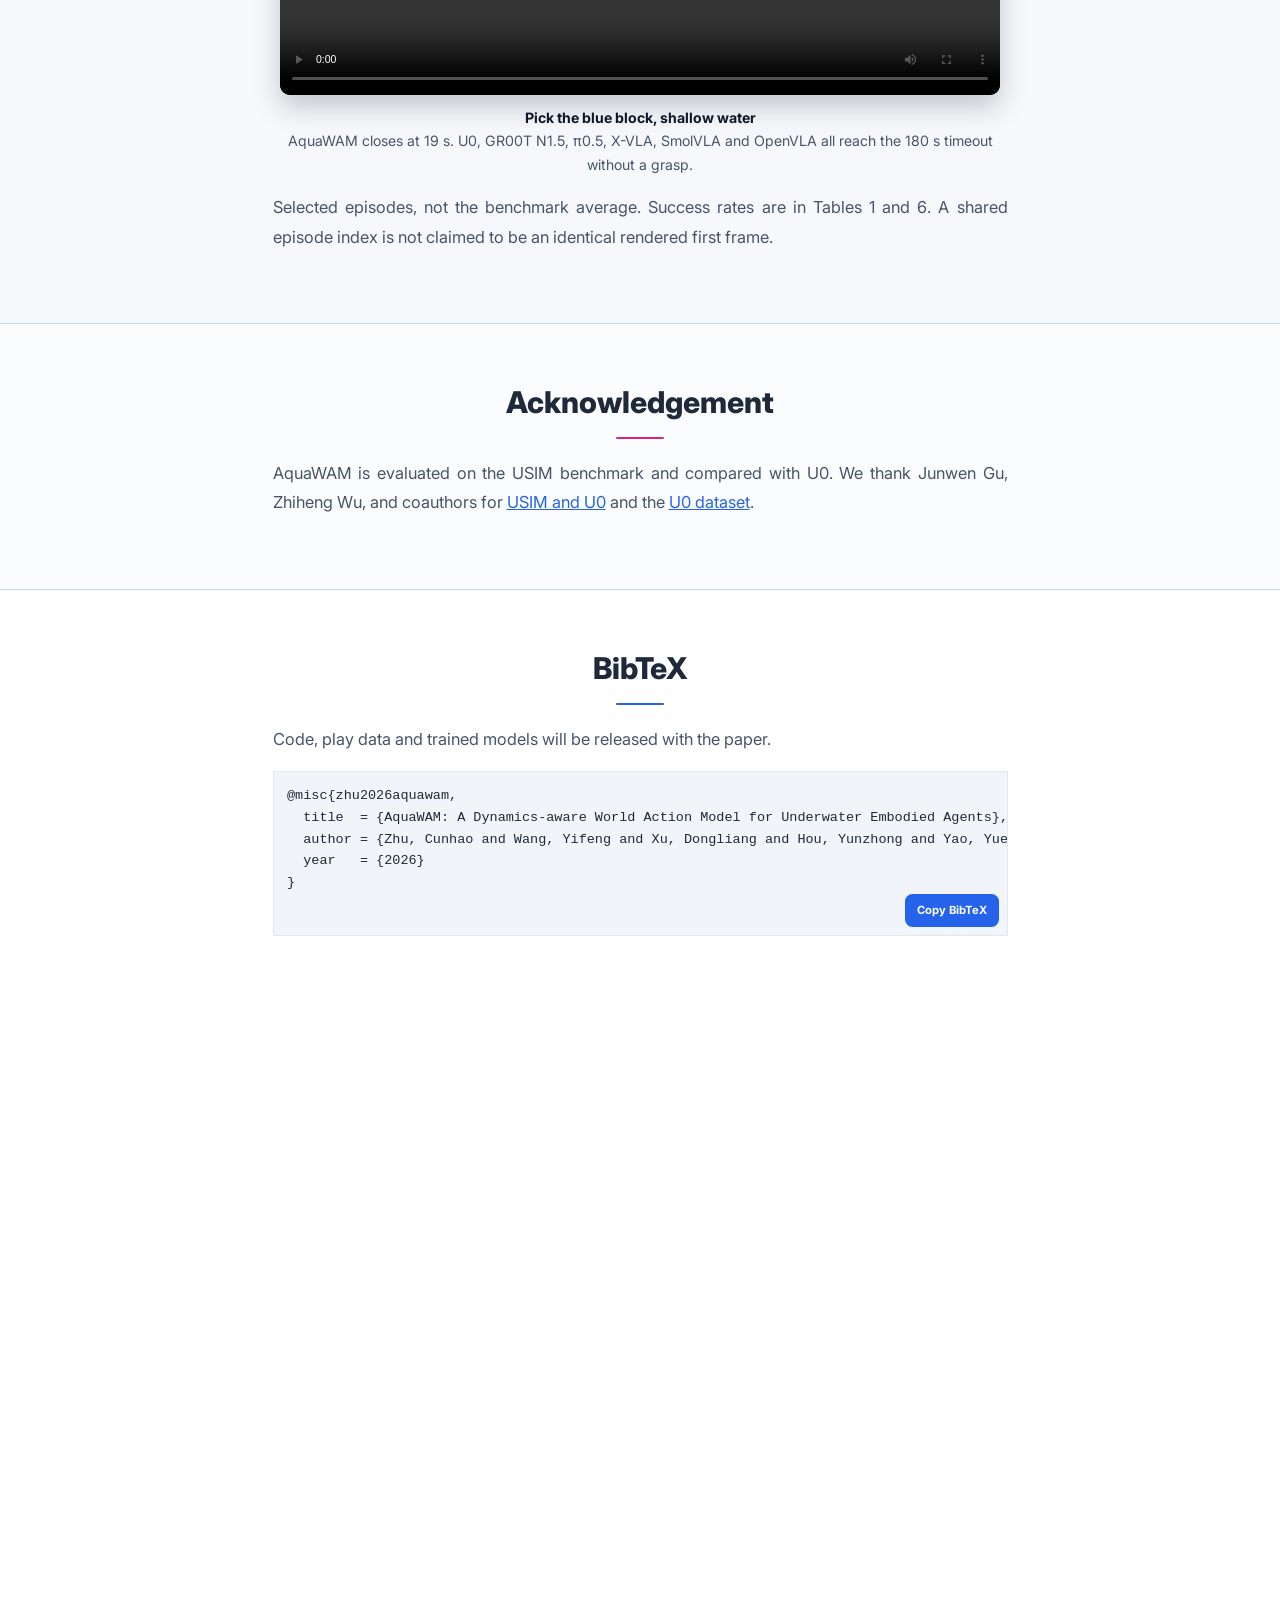
==== commit f016bf52: "Remove the corresponding-author mark from the project page." ====
--- a/index.html
+++ b/index.html
@@ -52,9 +52,8 @@
     <div class="hero-shade"></div>
     <div class="hero-copy">
       <h1><span>AquaWAM: A Dynamics-aware World Action Model</span><span>for Underwater Embodied Agents</span></h1>
-      <p class="authors">Cunhao Zhu<sup>1</sup>, Yifeng Wang<sup>2</sup>, Dongliang Xu<sup>1</sup>, Yunzhong Hou<sup>2</sup>, Yue Yao<sup>1,*</sup>, Chi Harold Liu<sup>2</sup></p>
+      <p class="authors">Cunhao Zhu<sup>1</sup>, Yifeng Wang<sup>2</sup>, Dongliang Xu<sup>1</sup>, Yunzhong Hou<sup>2</sup>, Yue Yao<sup>1</sup>, Chi Harold Liu<sup>2</sup></p>
       <p class="affils"><sup>1</sup> Shandong University<br><sup>2</sup> Beijing Institute of Technology</p>
-      <p class="star">* Corresponding author</p>
       <div class="pills">
         <span class="pill soon" aria-disabled="true"><svg viewBox="0 0 24 24" aria-hidden="true"><path d="M6 2h9l5 5v15a2 2 0 0 1-2 2H6a2 2 0 0 1-2-2V4a2 2 0 0 1 2-2zm8 1.5V8h4.5"/></svg>Paper</span>
         <span class="pill soon" aria-disabled="true"><svg viewBox="0 0 24 24" aria-hidden="true"><path d="M6 3h9l5 5v13H6V3zM14 3v6h6M8 13h8M8 17h5"/></svg>arXiv</span>
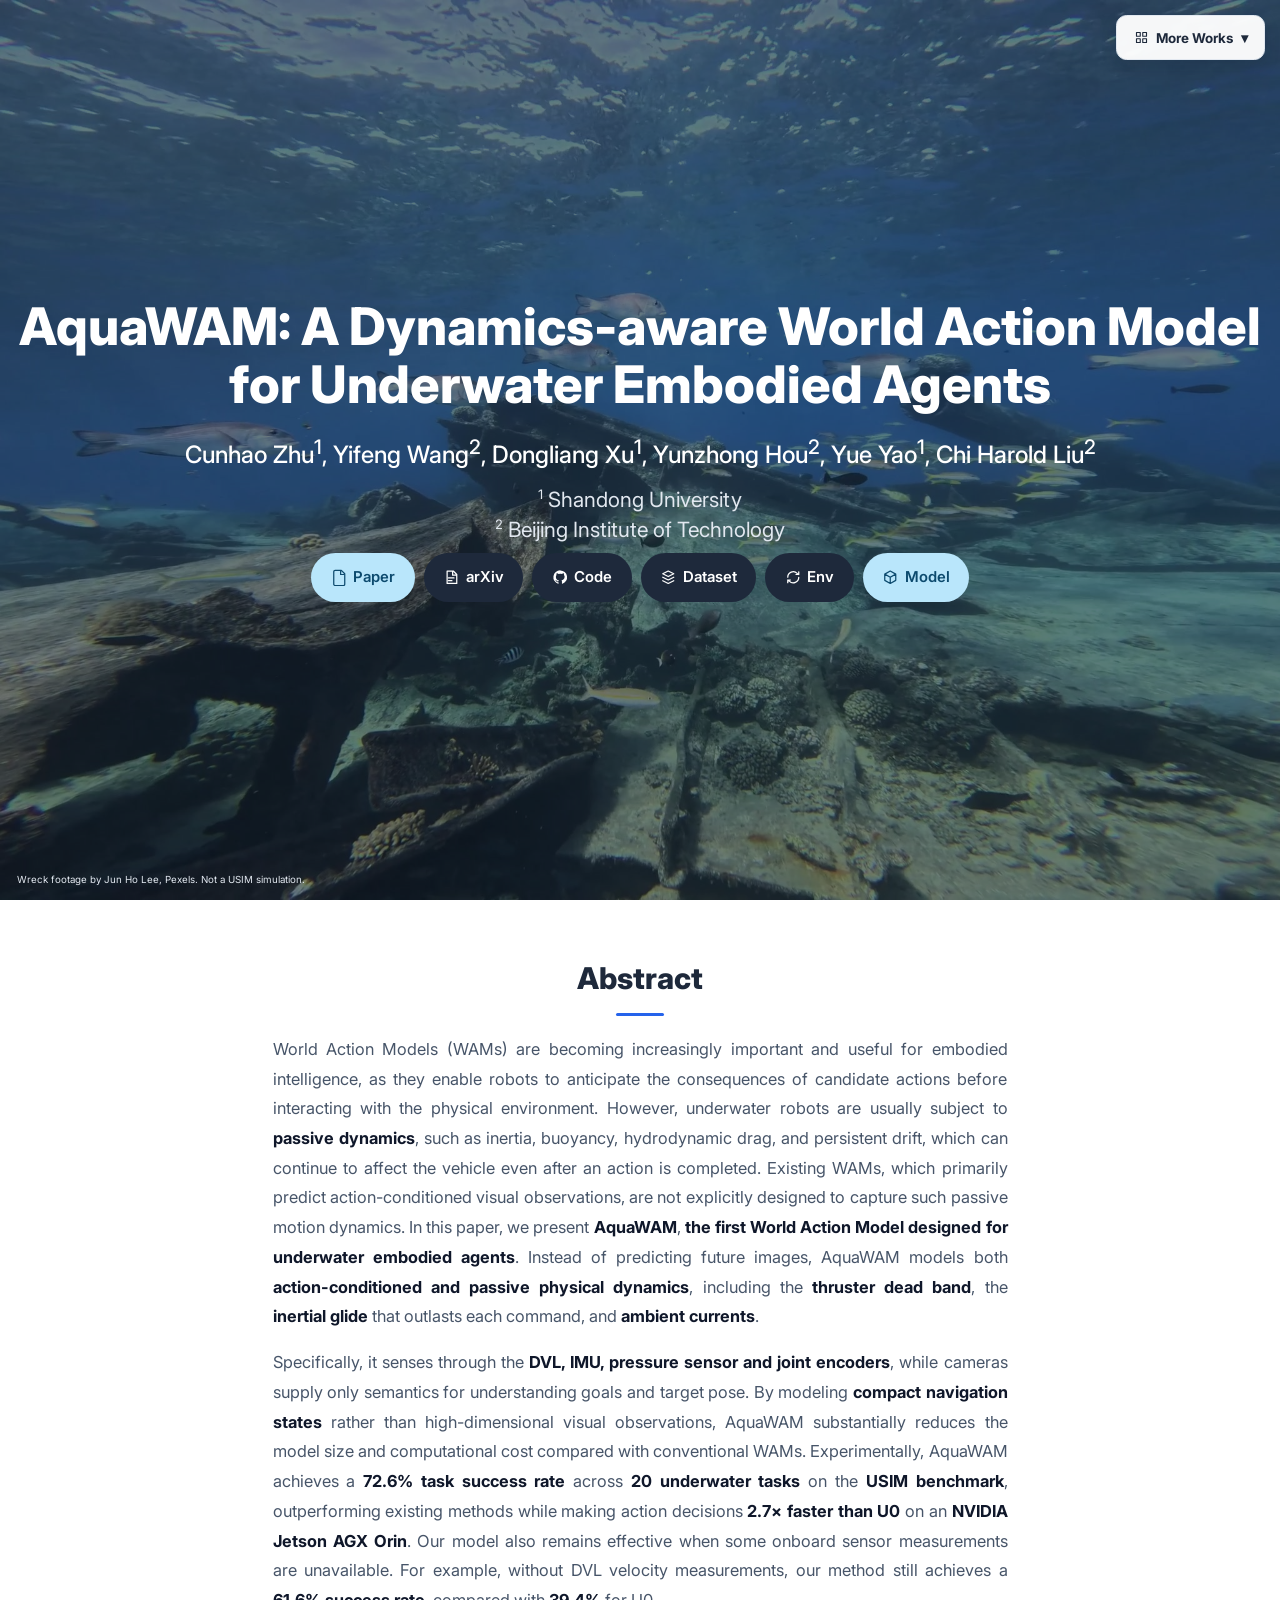
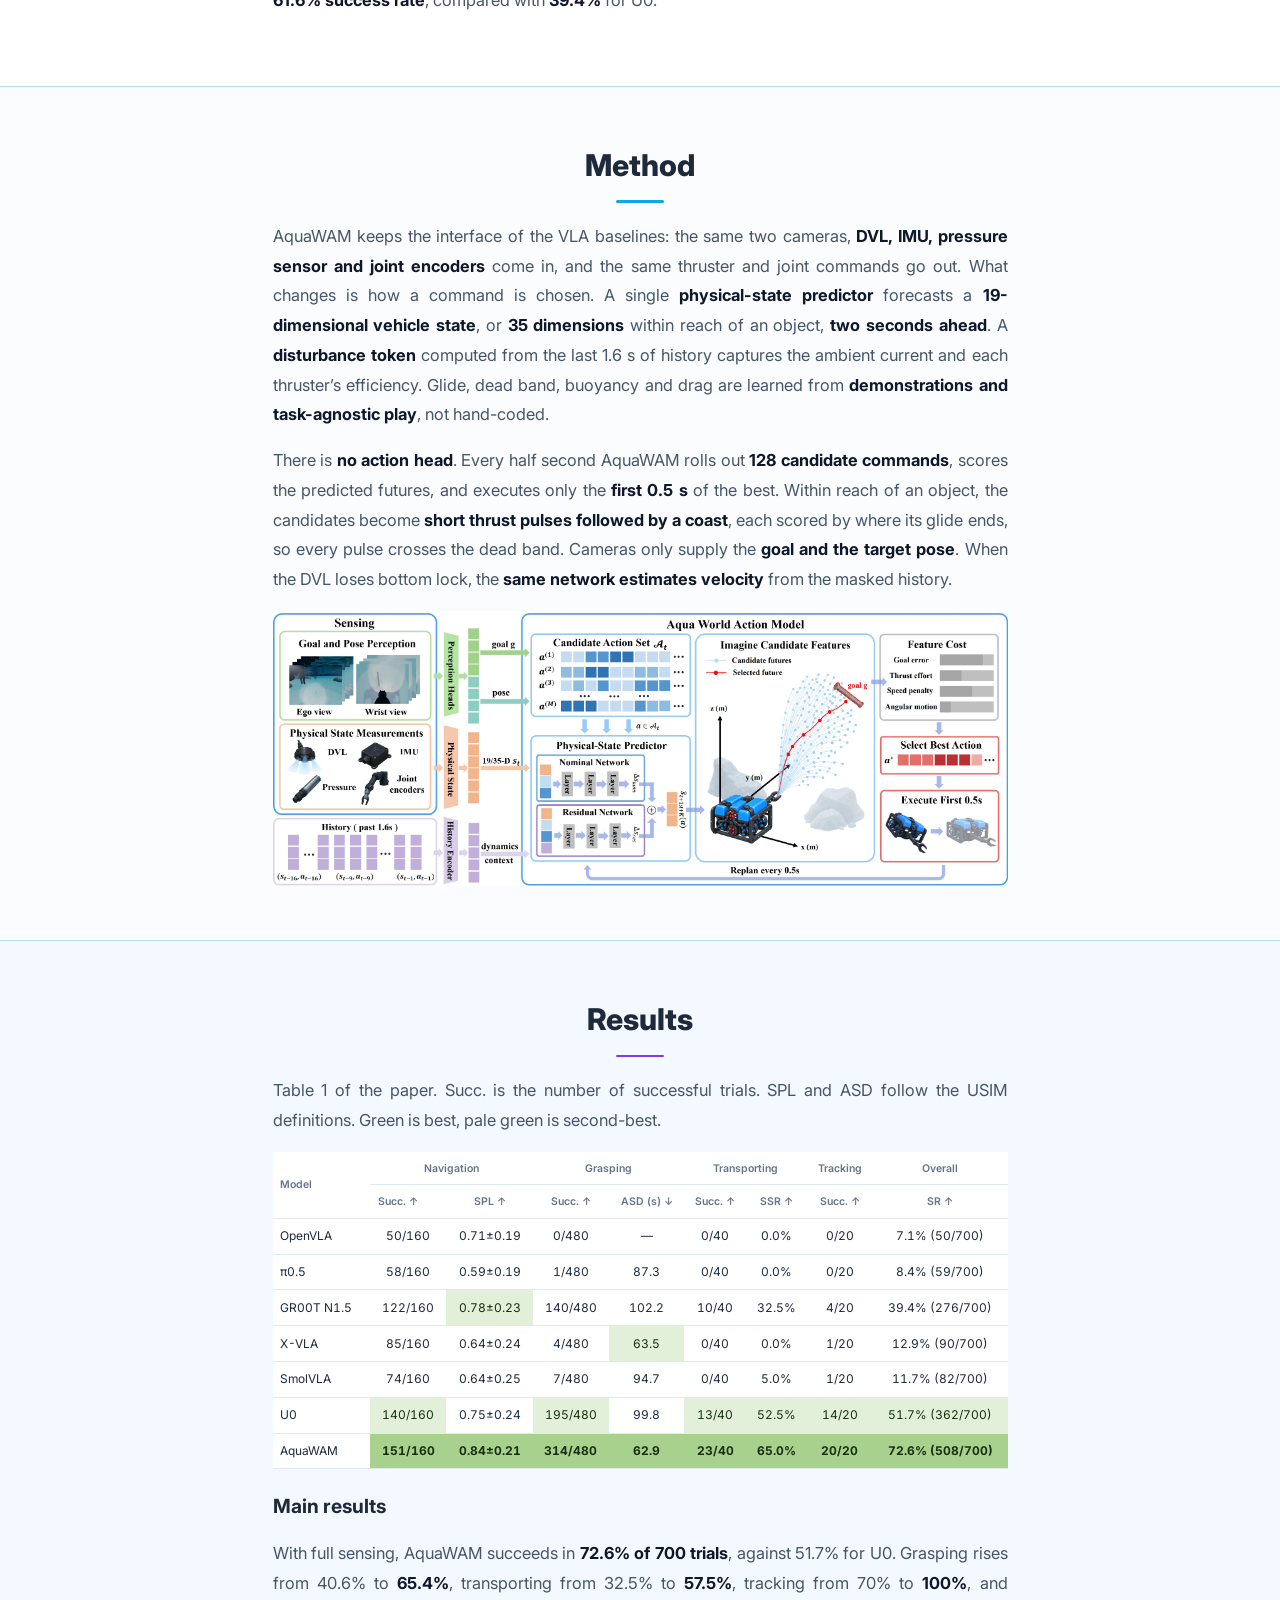
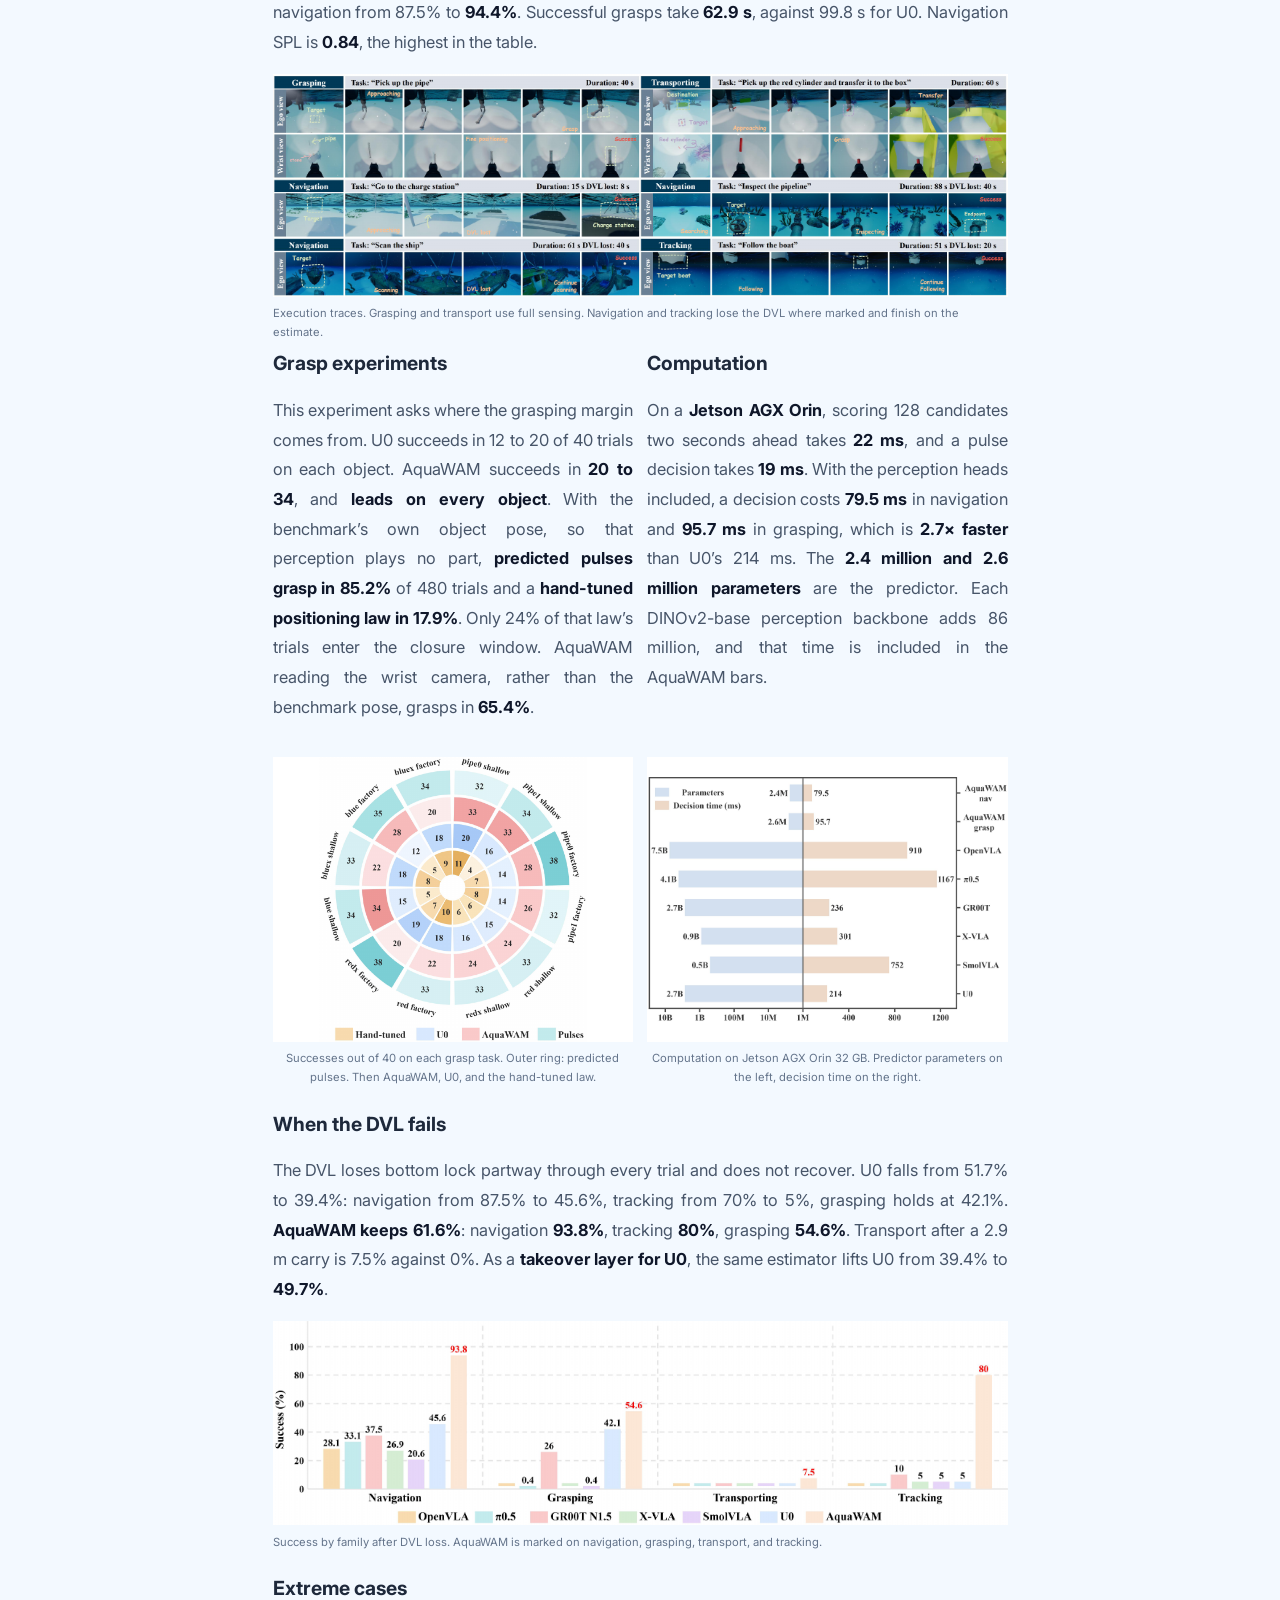
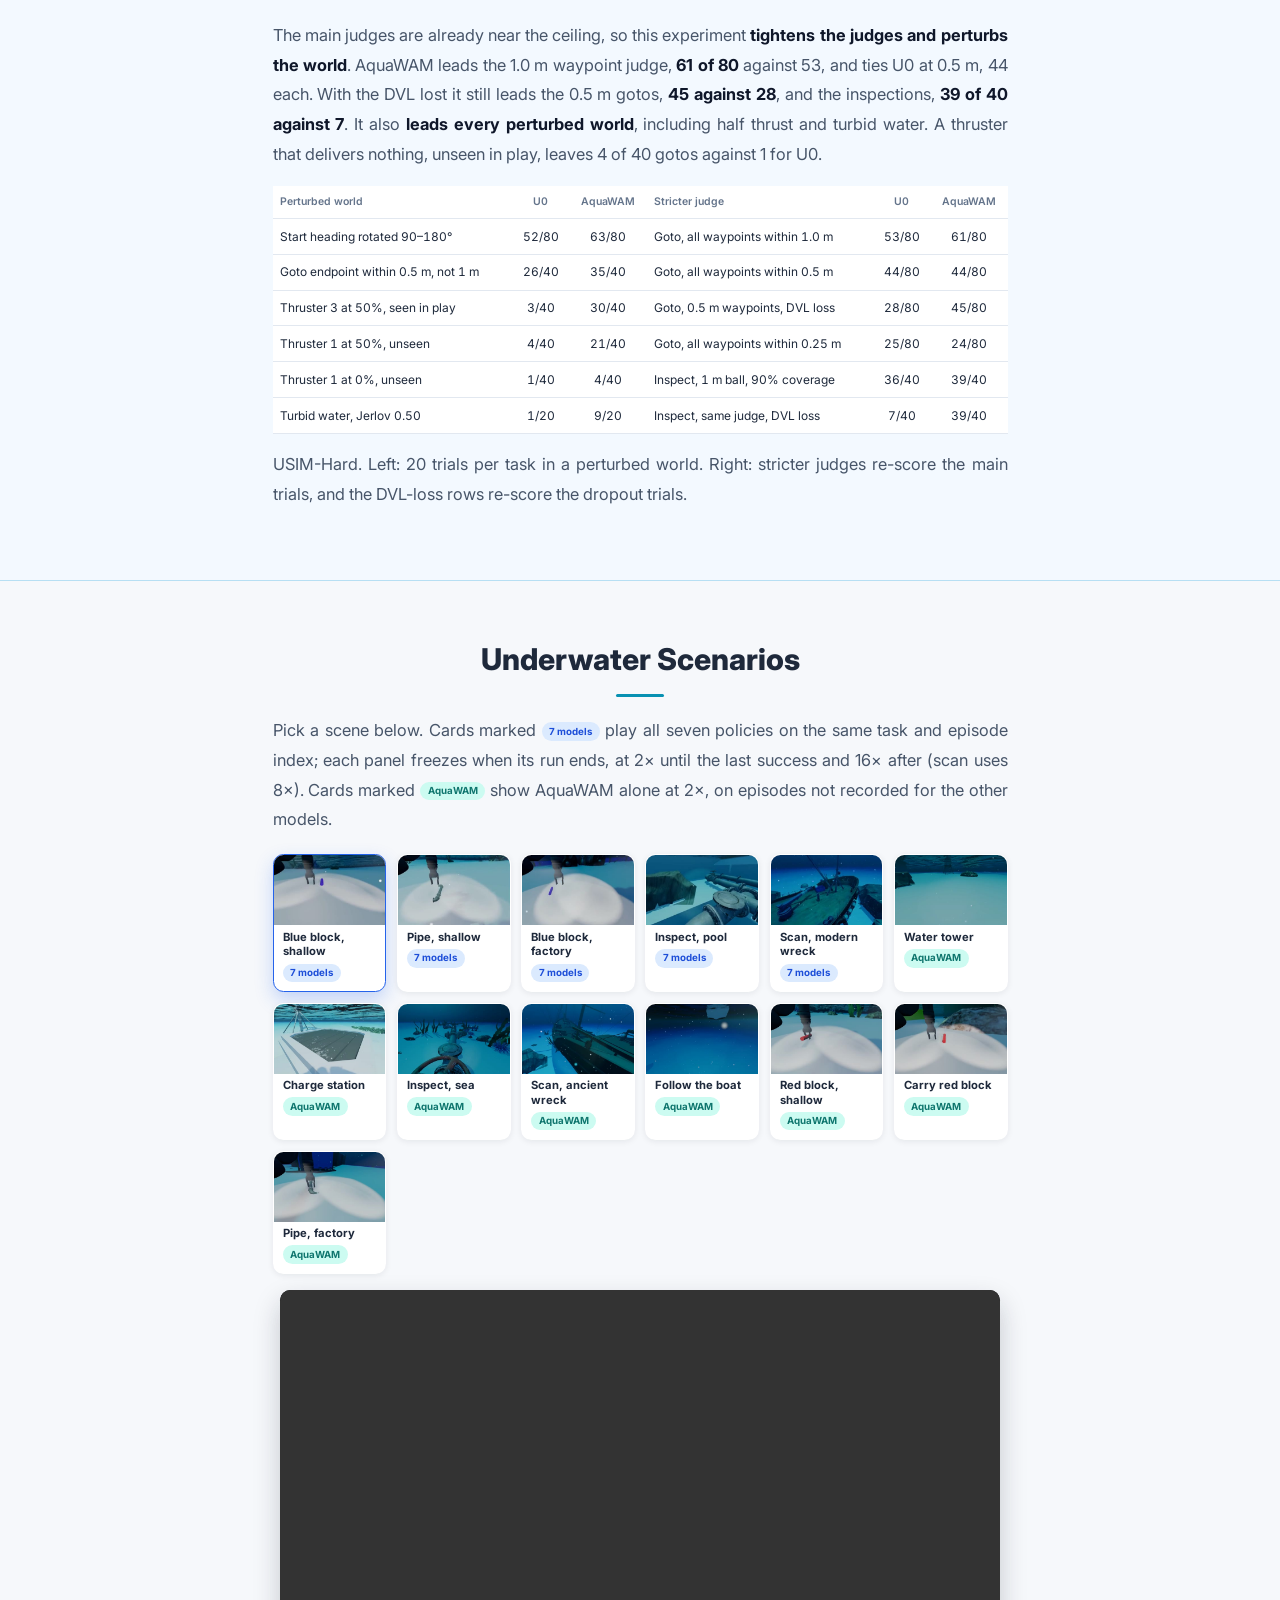
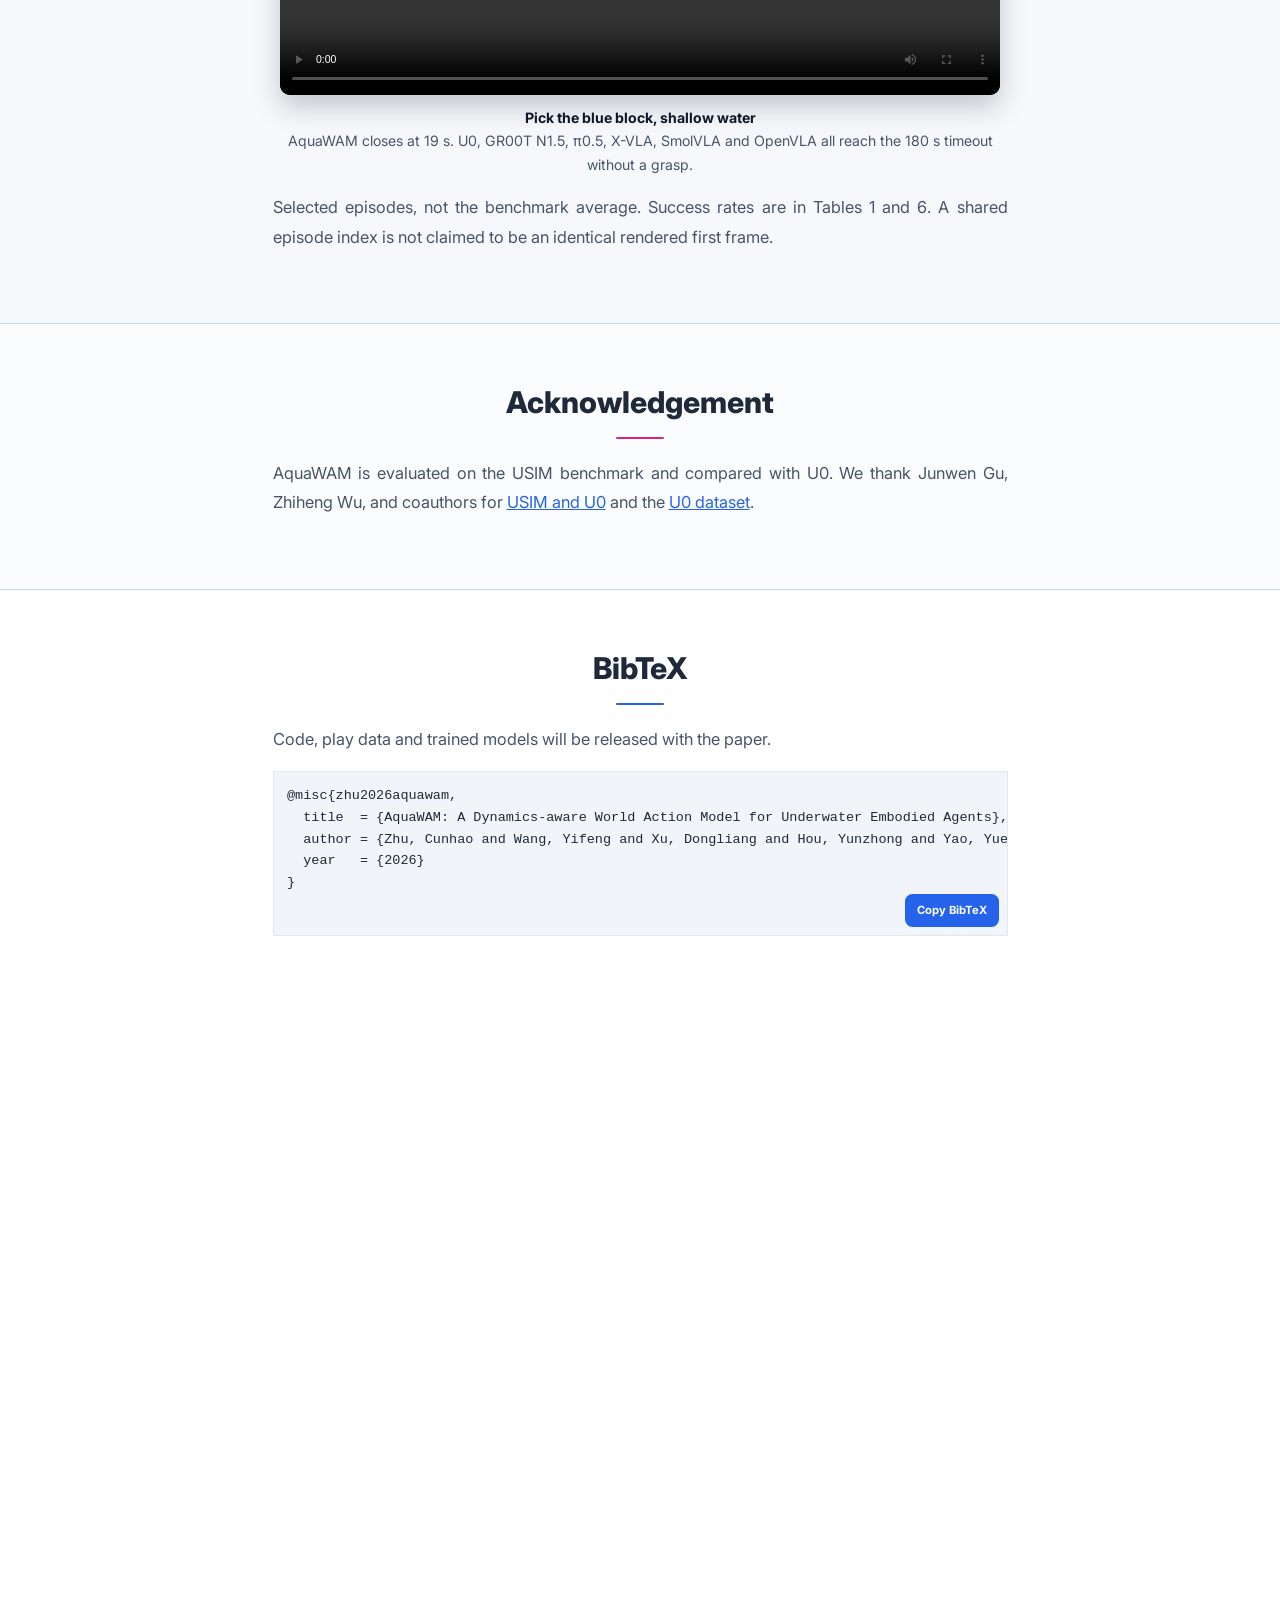
==== commit 6f1418e7: "Link AquaWAM to its arXiv paper." ====
--- a/index.html
+++ b/index.html
@@ -56,7 +56,7 @@
       <p class="affils"><sup>1</sup> Shandong University<br><sup>2</sup> Beijing Institute of Technology</p>
       <div class="pills">
         <span class="pill soon" aria-disabled="true"><svg viewBox="0 0 24 24" aria-hidden="true"><path d="M6 2h9l5 5v15a2 2 0 0 1-2 2H6a2 2 0 0 1-2-2V4a2 2 0 0 1 2-2zm8 1.5V8h4.5"/></svg>Paper</span>
-        <span class="pill soon" aria-disabled="true"><svg viewBox="0 0 24 24" aria-hidden="true"><path d="M6 3h9l5 5v13H6V3zM14 3v6h6M8 13h8M8 17h5"/></svg>arXiv</span>
+        <a class="pill" href="https://arxiv.org/abs/2609.33299"><svg viewBox="0 0 24 24" aria-hidden="true"><path d="M6 3h9l5 5v13H6V3zM14 3v6h6M8 13h8M8 17h5"/></svg>arXiv</a>
         <a class="pill" href="https://github.com/cunhaozhu/AquaWAM"><svg class="fill" viewBox="0 0 24 24" aria-hidden="true"><path d="M12 2a10 10 0 0 0-3.16 19.49c.5.09.68-.22.68-.48v-1.7c-2.78.6-3.37-1.34-3.37-1.34-.45-1.16-1.1-1.47-1.1-1.47-.9-.62.07-.6.07-.6 1 .07 1.53 1.03 1.53 1.03.89 1.52 2.34 1.08 2.91.83.09-.65.35-1.08.63-1.33-2.22-.25-4.55-1.11-4.55-4.94 0-1.09.39-1.98 1.03-2.68-.1-.25-.45-1.27.1-2.64 0 0 .84-.27 2.75 1.02A9.56 9.56 0 0 1 12 6.8c.85 0 1.7.11 2.5.34 1.9-1.29 2.74-1.02 2.74-1.02.55 1.37.2 2.39.1 2.64.64.7 1.03 1.59 1.03 2.68 0 3.84-2.34 4.68-4.57 4.93.36.31.68.92.68 1.86v2.76c0 .26.18.58.69.48A10 10 0 0 0 12 2z"/></svg>Code</a>
         <a class="pill" href="https://huggingface.co/datasets/Vincent2025hello/usim"><svg viewBox="0 0 24 24" aria-hidden="true"><path d="M4 7l8-4 8 4-8 4-8-4zm0 5l8 4 8-4M4 17l8 4 8-4"/></svg>Dataset</a>
         <a class="pill" href="https://github.com/VincentGu2000/u0env"><svg viewBox="0 0 24 24" aria-hidden="true"><path d="M4 12a8 8 0 0 1 13.7-5.6L20 8M20 4v4h-4M20 12a8 8 0 0 1-13.7 5.6L4 16M4 20v-4h4"/></svg>Env</a>
@@ -69,7 +69,9 @@
   <section id="abstract" class="band c1">
     <aside class="notice" aria-label="Open Source">
       <p class="notice-title">Open Source</p>
-      <div class="notice-body"></div>
+      <div class="notice-body">
+        <p class="notice-line">Latest Results: Updated on <a href="https://arxiv.org/abs/2609.33299">arXiv</a>.</p>
+      </div>
     </aside>
     <div class="wrap">
       <h2>Abstract</h2>
--- a/styles.css
+++ b/styles.css
@@ -228,6 +228,14 @@
   text-align: center;
 }
 .notice-body { flex: 1; min-height: 0; }
+.band .notice-line {
+  margin: 4px 0 0;
+  color: #0f172a;
+  font-size: 20px;
+  font-weight: 600;
+  line-height: 1.45;
+  text-align: left;
+}
 .hero-note {
   position: absolute;
   left: 22px;
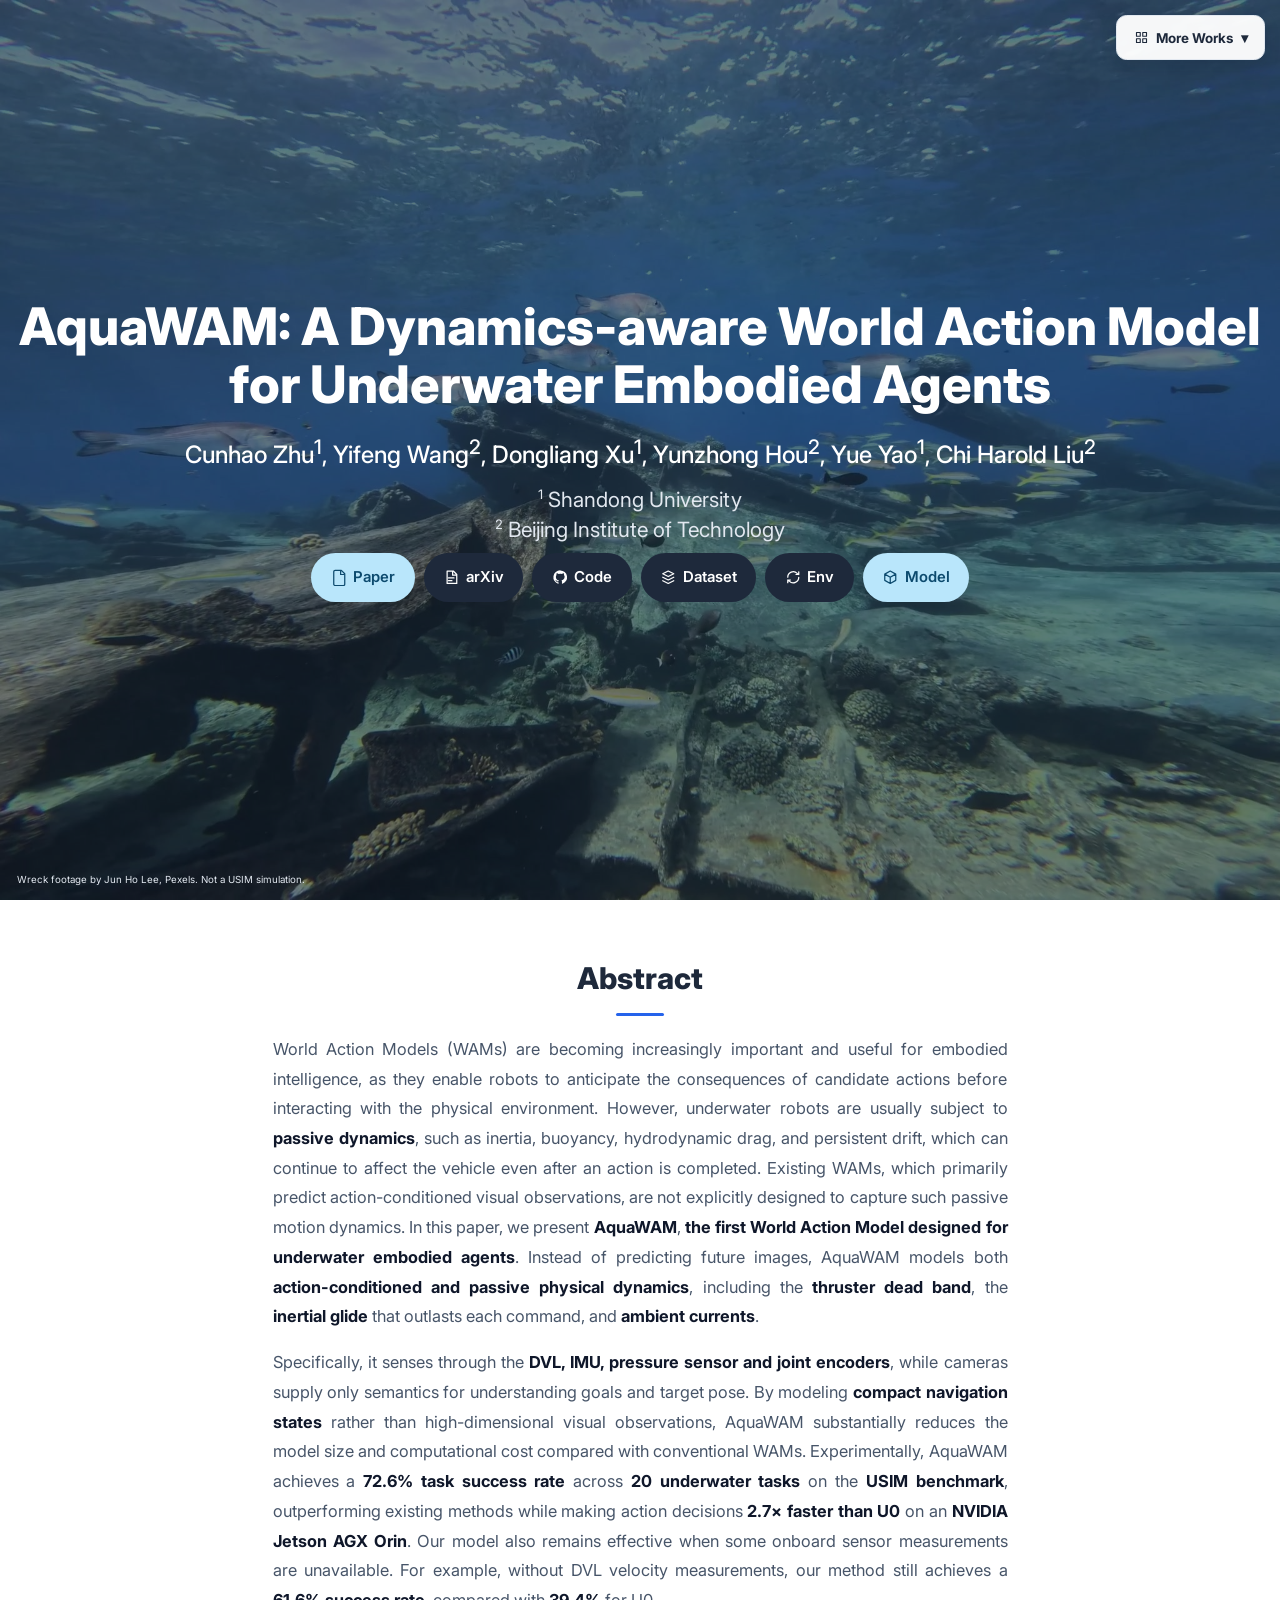
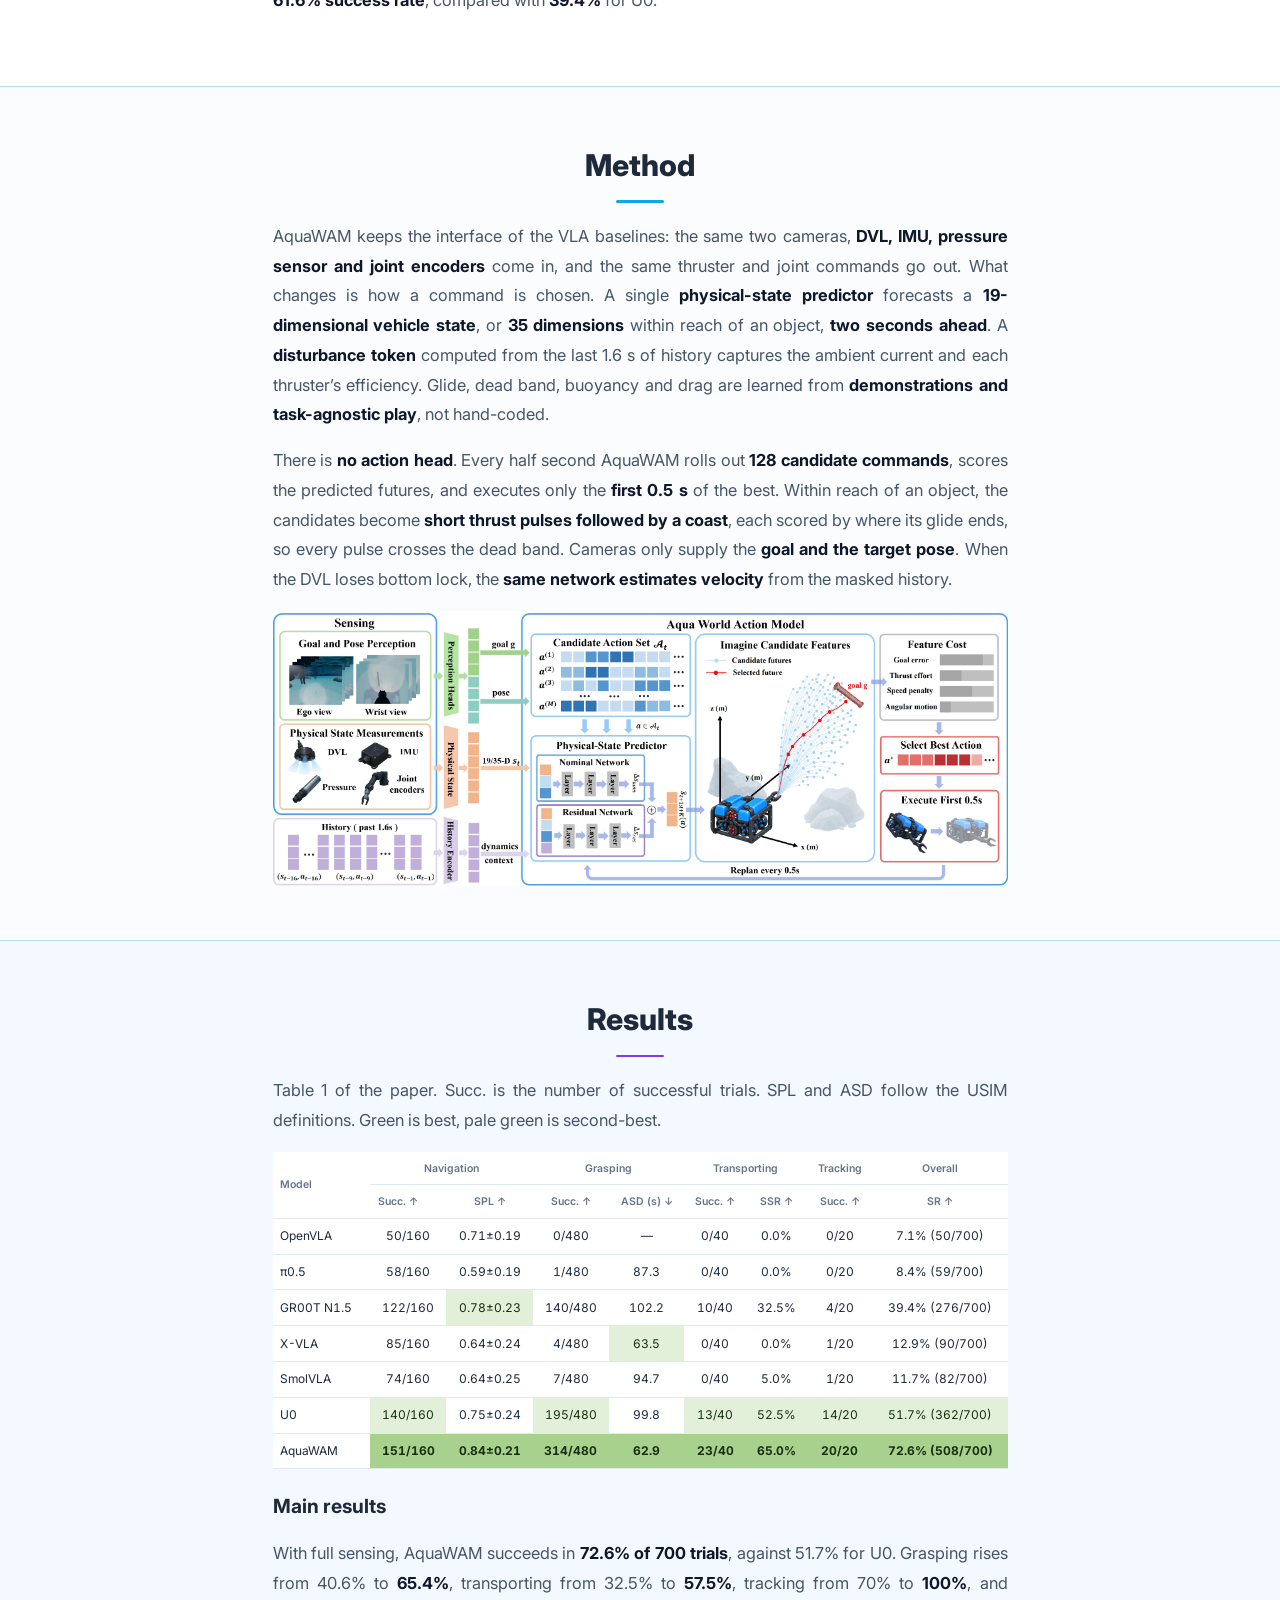
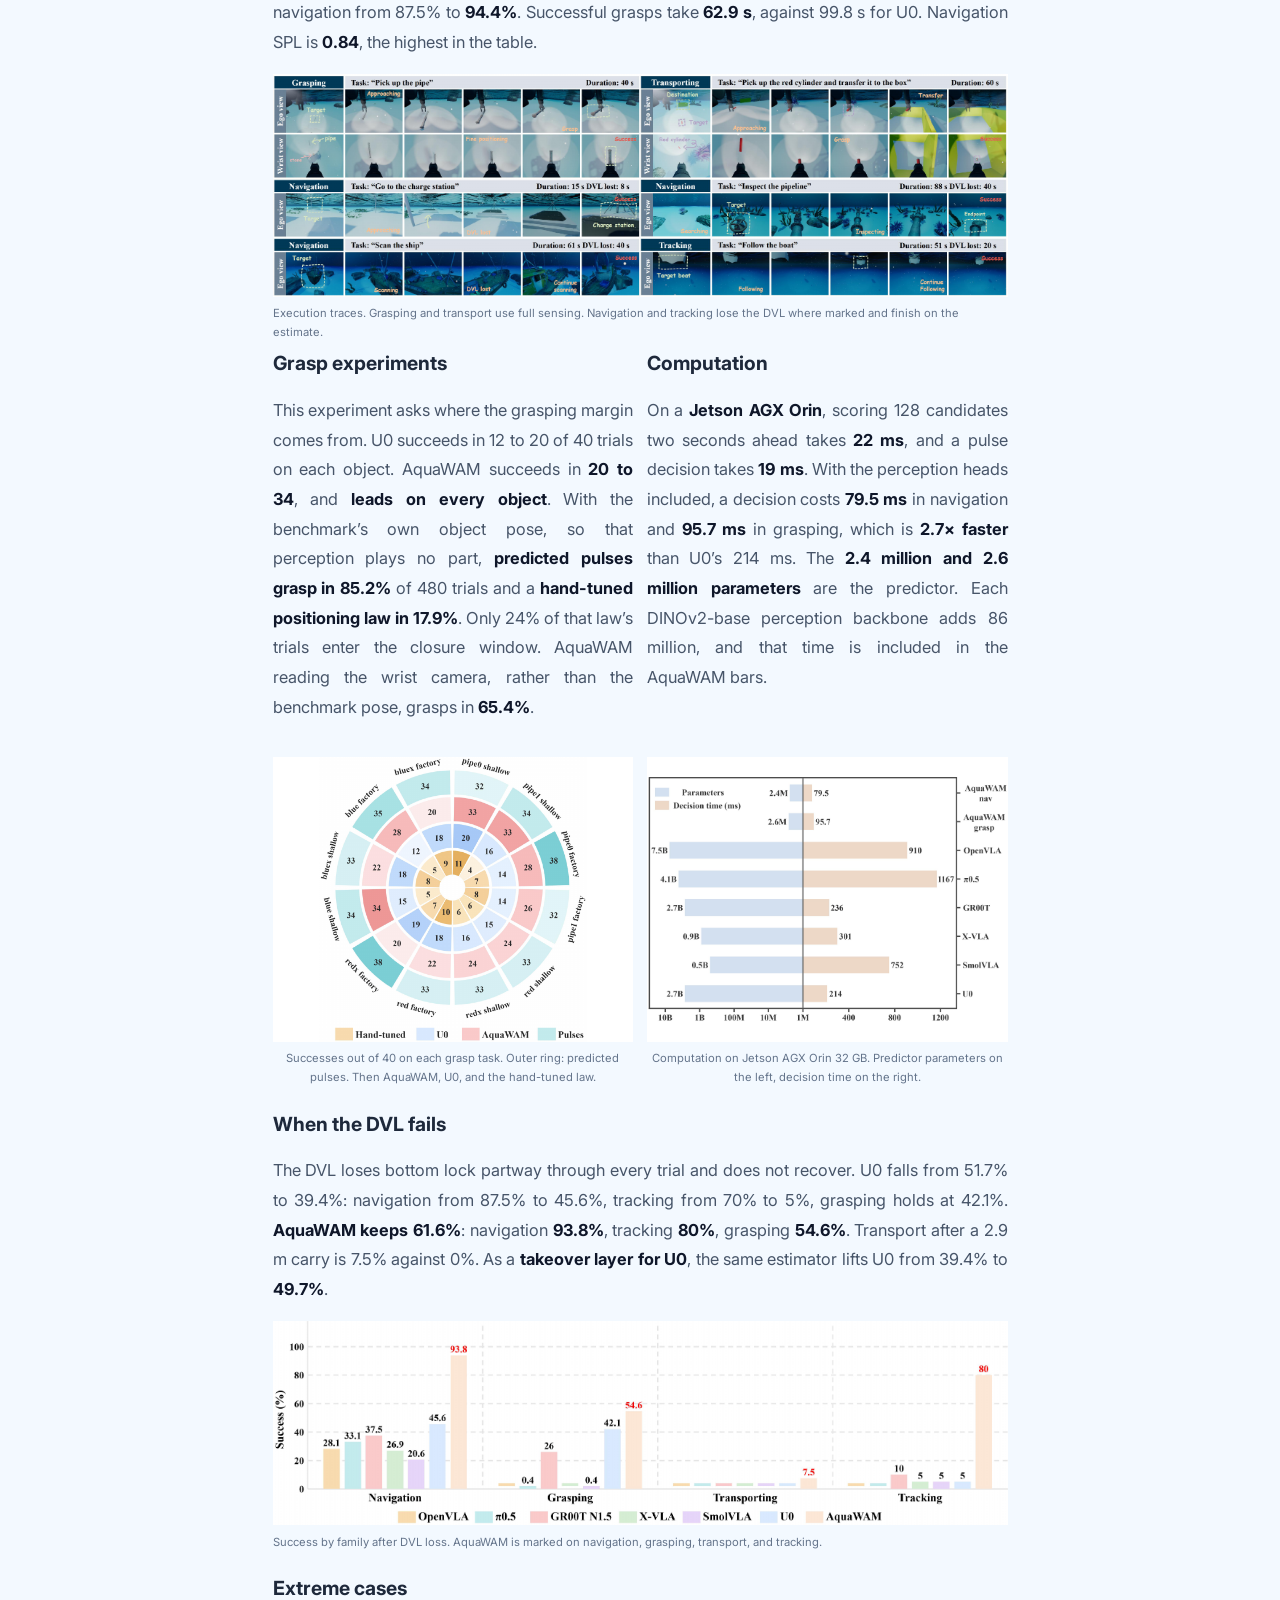
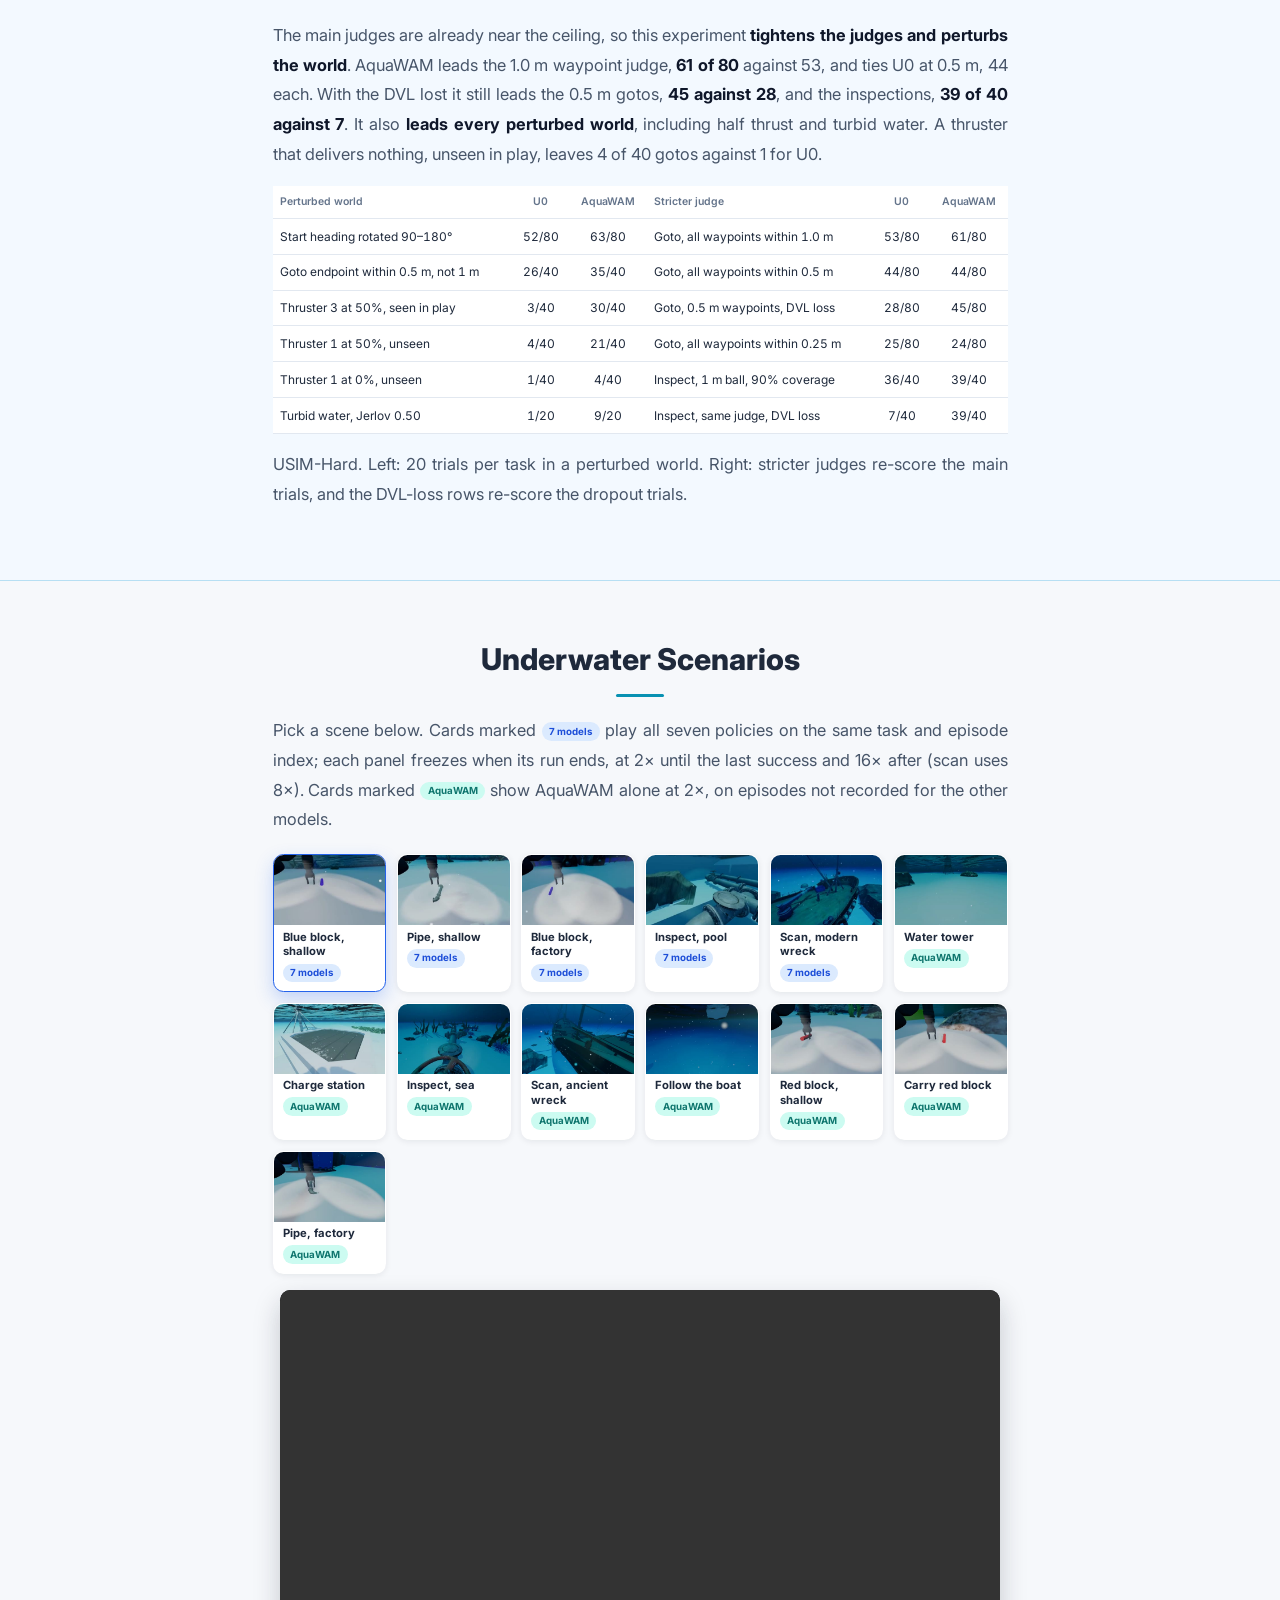
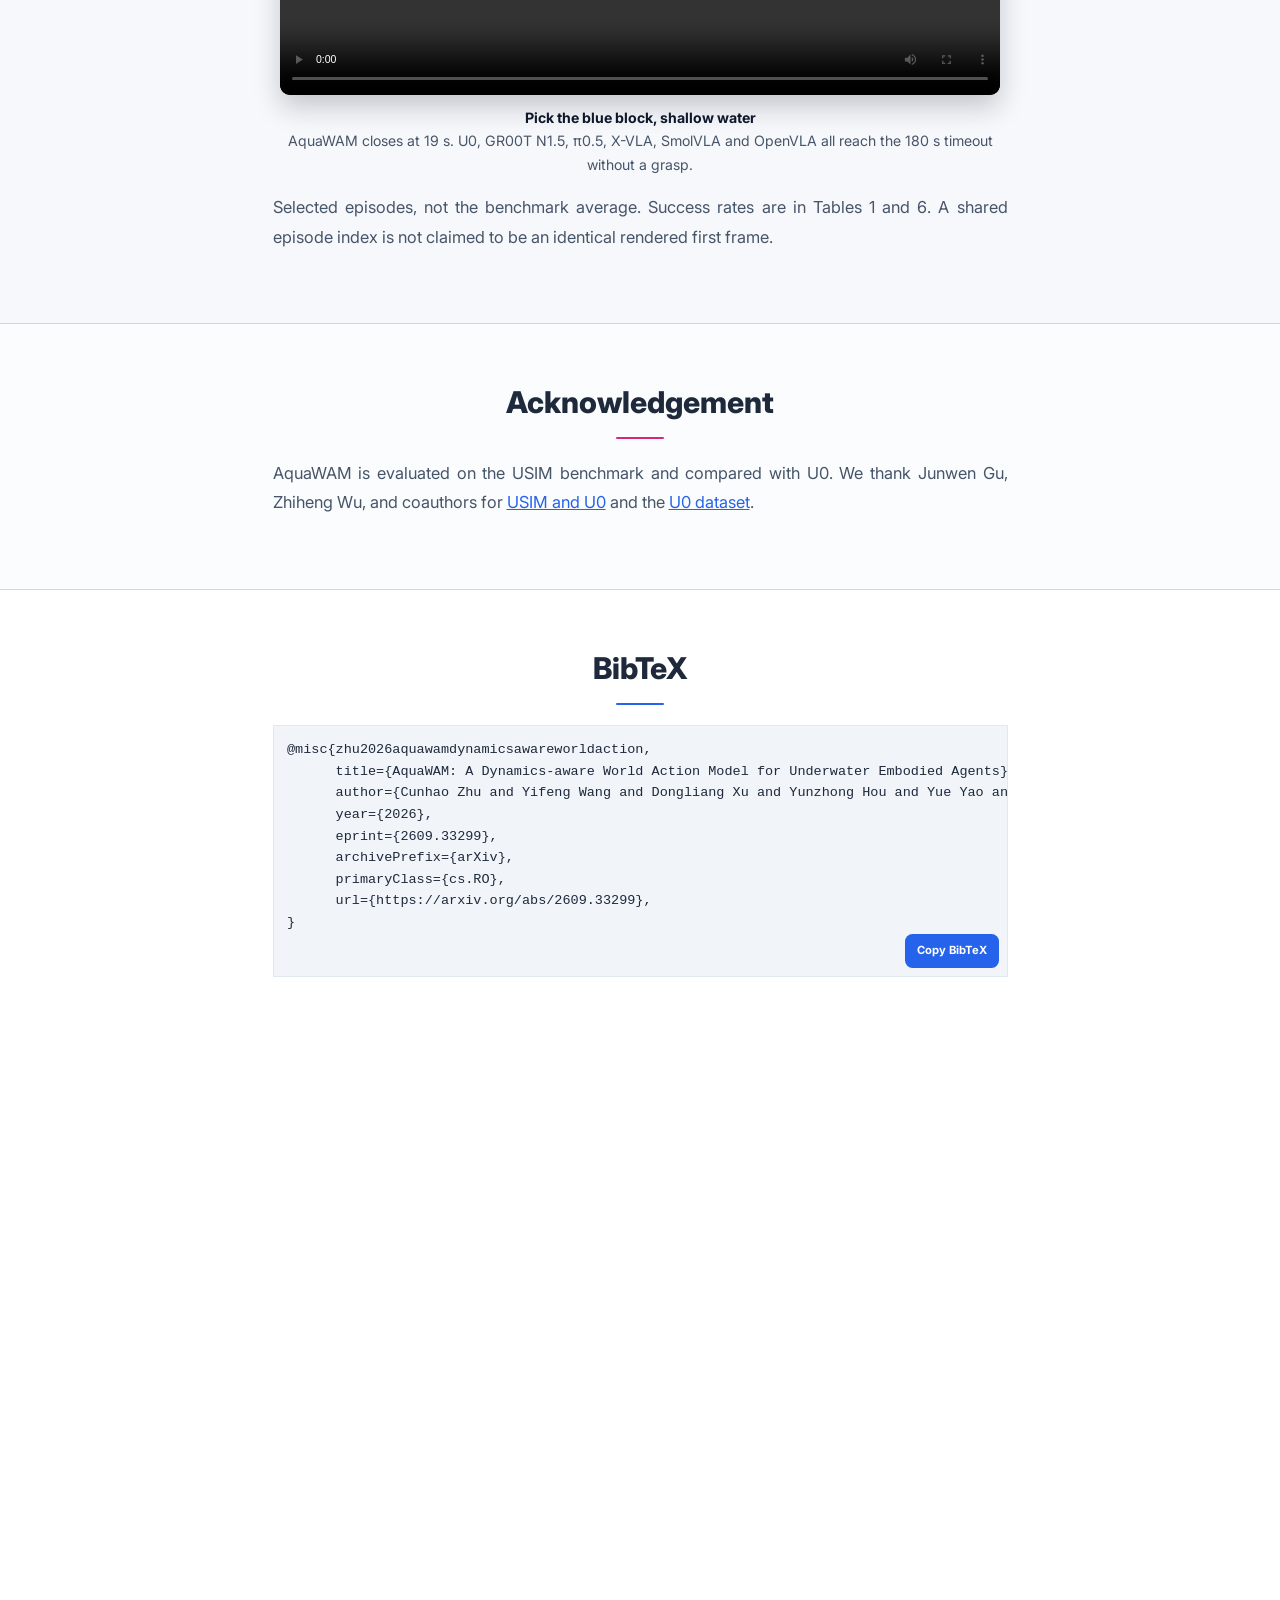
==== commit c08403ad: "Cite the AquaWAM arXiv paper in the project-page BibTeX." ====
--- a/index.html
+++ b/index.html
@@ -71,6 +71,7 @@
       <p class="notice-title">Open Source</p>
       <div class="notice-body">
         <p class="notice-line">Latest Results: Updated on <a href="https://arxiv.org/abs/2609.33299">arXiv</a>.</p>
+        <p class="notice-line">Code: <a href="https://github.com/cunhaozhu/AquaWAM">Uploaded</a>.</p>
       </div>
     </aside>
     <div class="wrap">
@@ -268,12 +269,15 @@
   <section id="paper" class="band c1">
     <div class="wrap">
       <h2>BibTeX</h2>
-      <p>Code, play data and trained models will be released with the paper.</p>
       <div class="bib-wrap">
-        <pre id="bib">@misc{zhu2026aquawam,
-  title  = {AquaWAM: A Dynamics-aware World Action Model for Underwater Embodied Agents},
-  author = {Zhu, Cunhao and Wang, Yifeng and Xu, Dongliang and Hou, Yunzhong and Yao, Yue and Liu, Chi Harold},
-  year   = {2026}
+        <pre id="bib">@misc{zhu2026aquawamdynamicsawareworldaction,
+      title={AquaWAM: A Dynamics-aware World Action Model for Underwater Embodied Agents},
+      author={Cunhao Zhu and Yifeng Wang and Dongliang Xu and Yunzhong Hou and Yue Yao and Chi Harold Liu},
+      year={2026},
+      eprint={2609.33299},
+      archivePrefix={arXiv},
+      primaryClass={cs.RO},
+      url={https://arxiv.org/abs/2609.33299},
 }</pre>
         <button id="copy" type="button">Copy BibTeX</button>
       </div>
